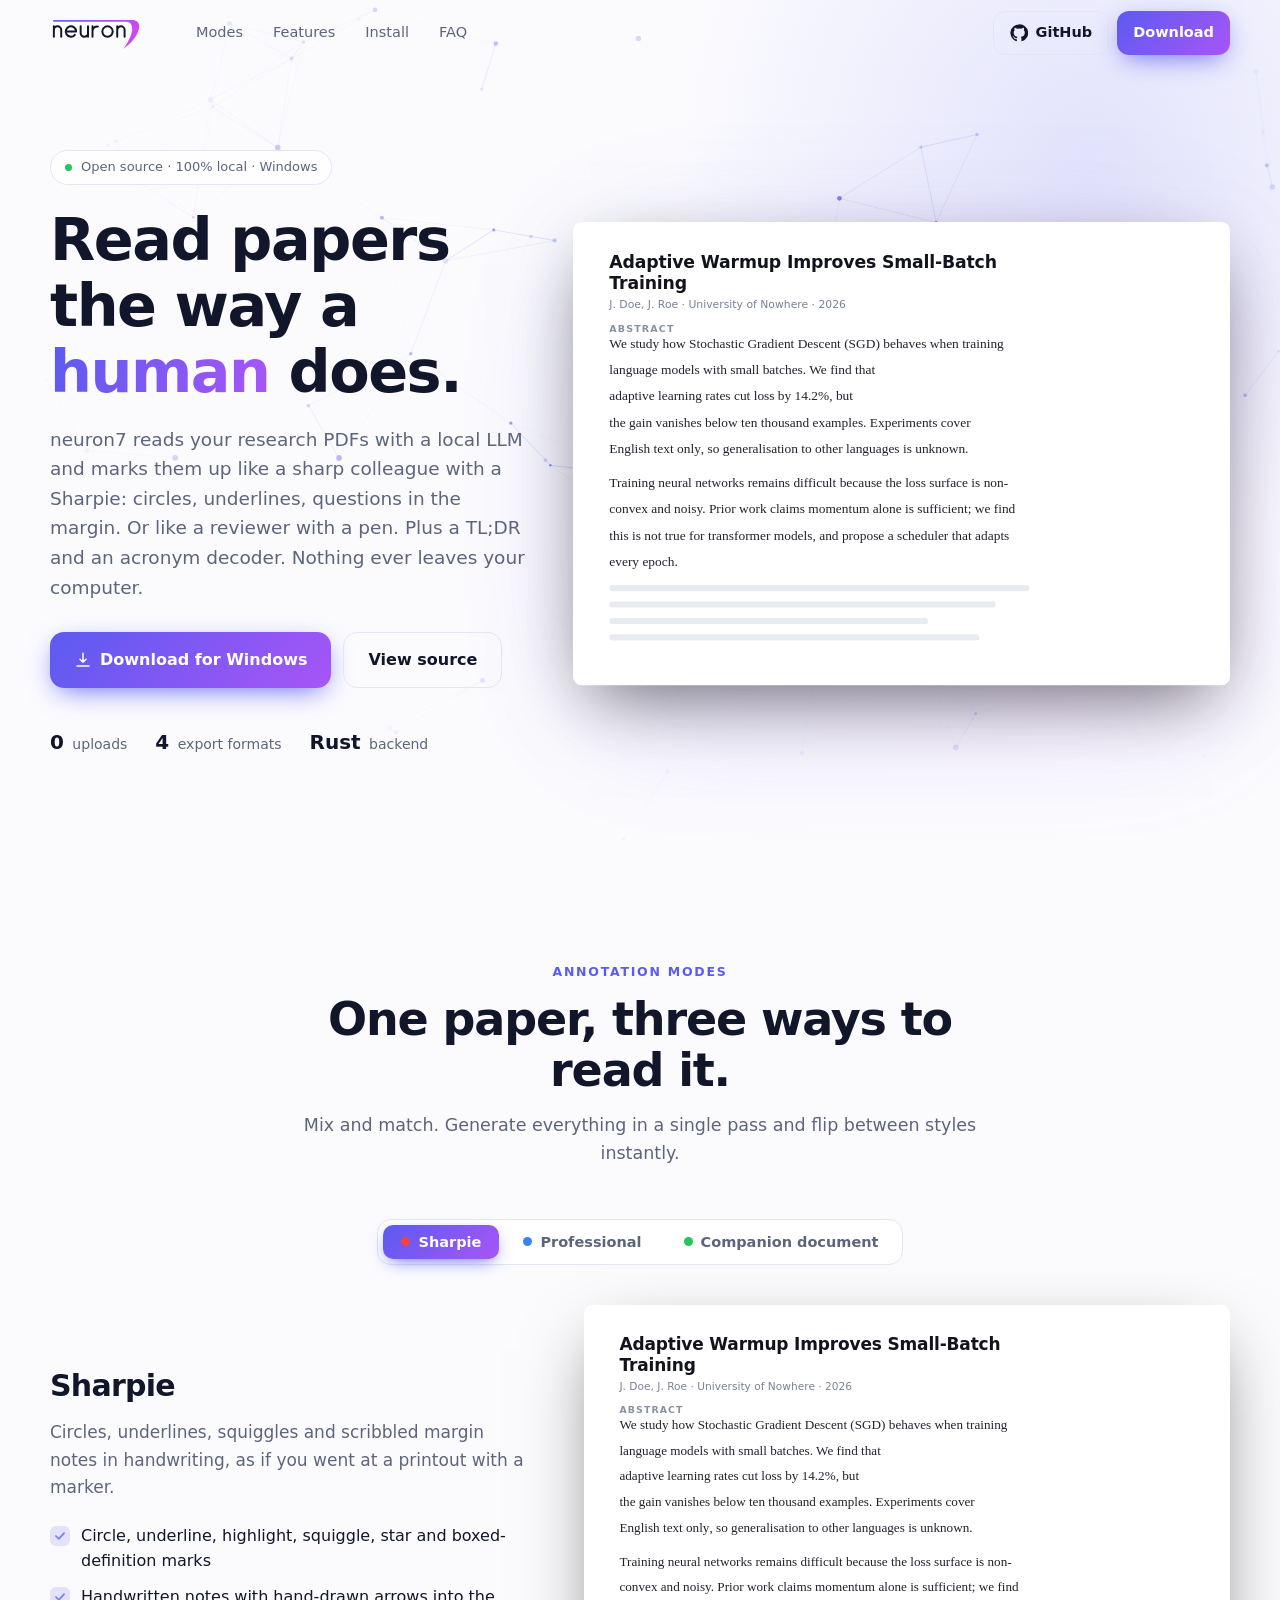
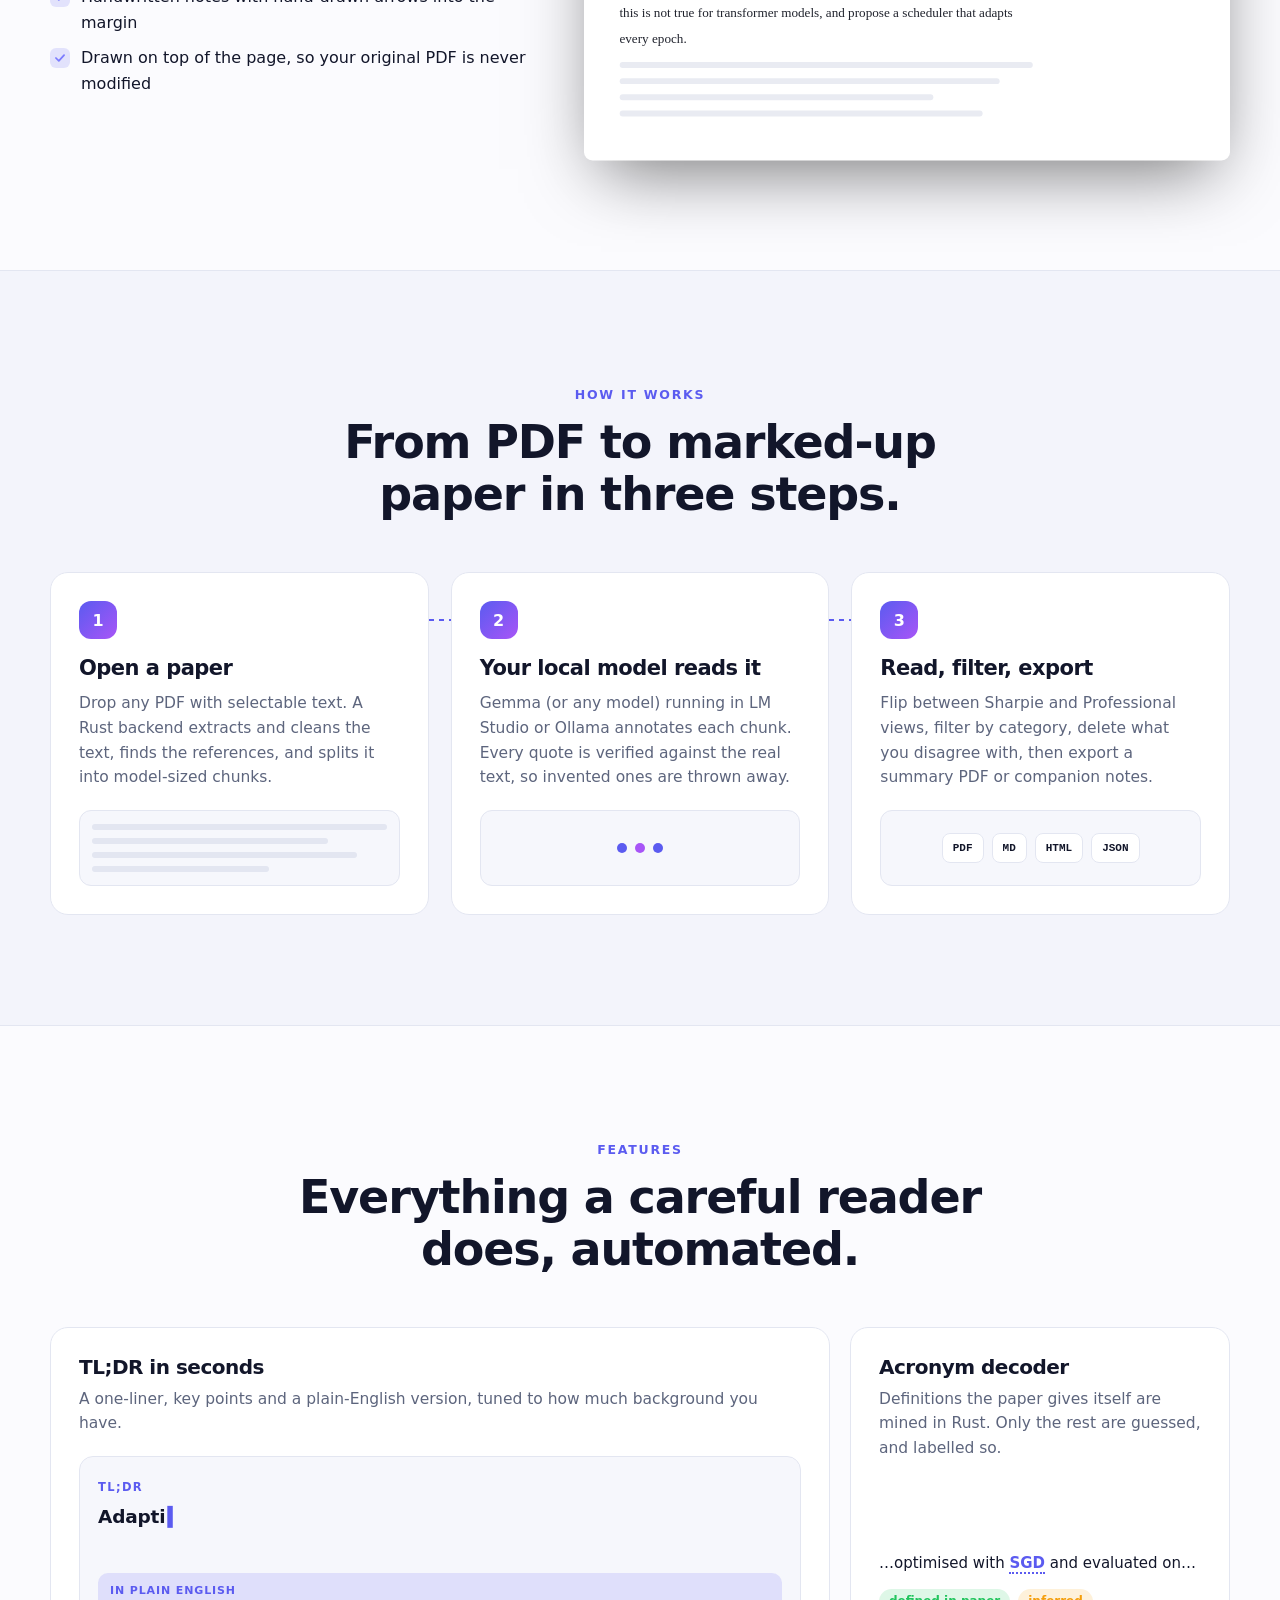
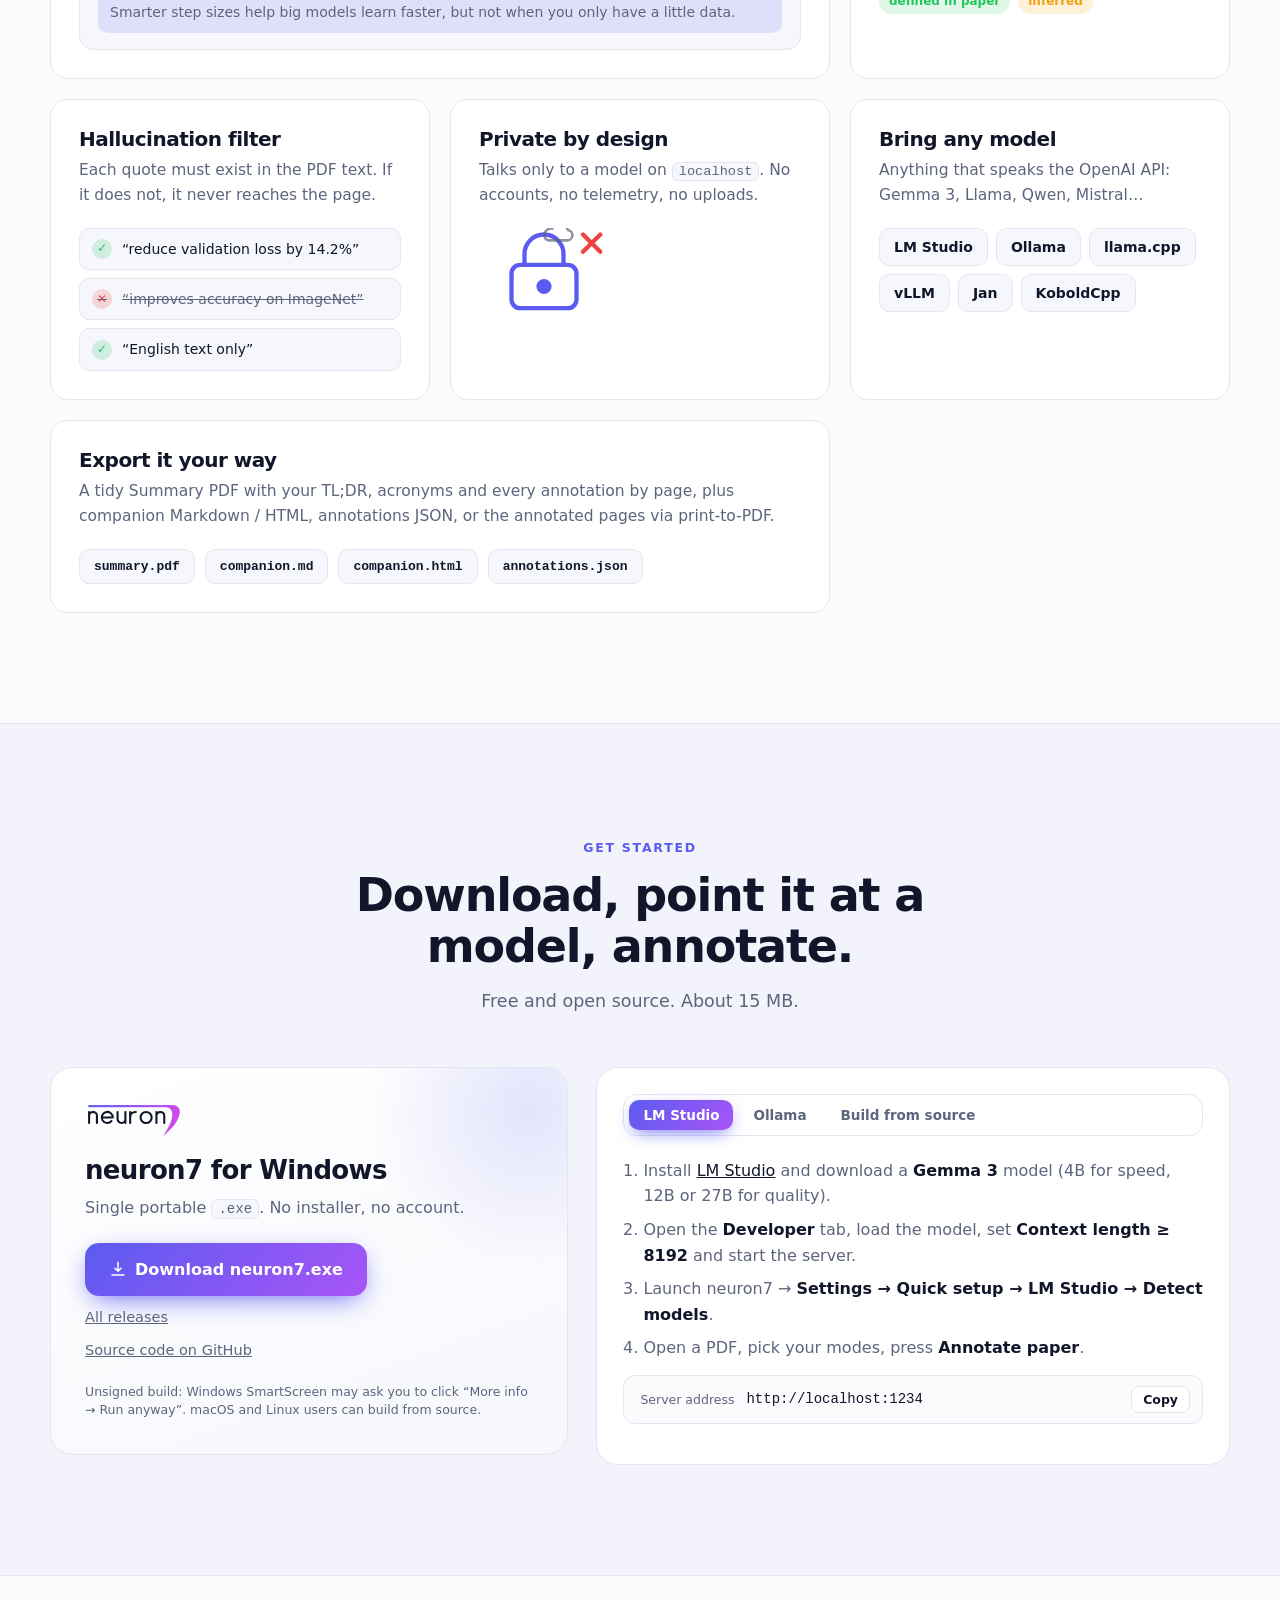
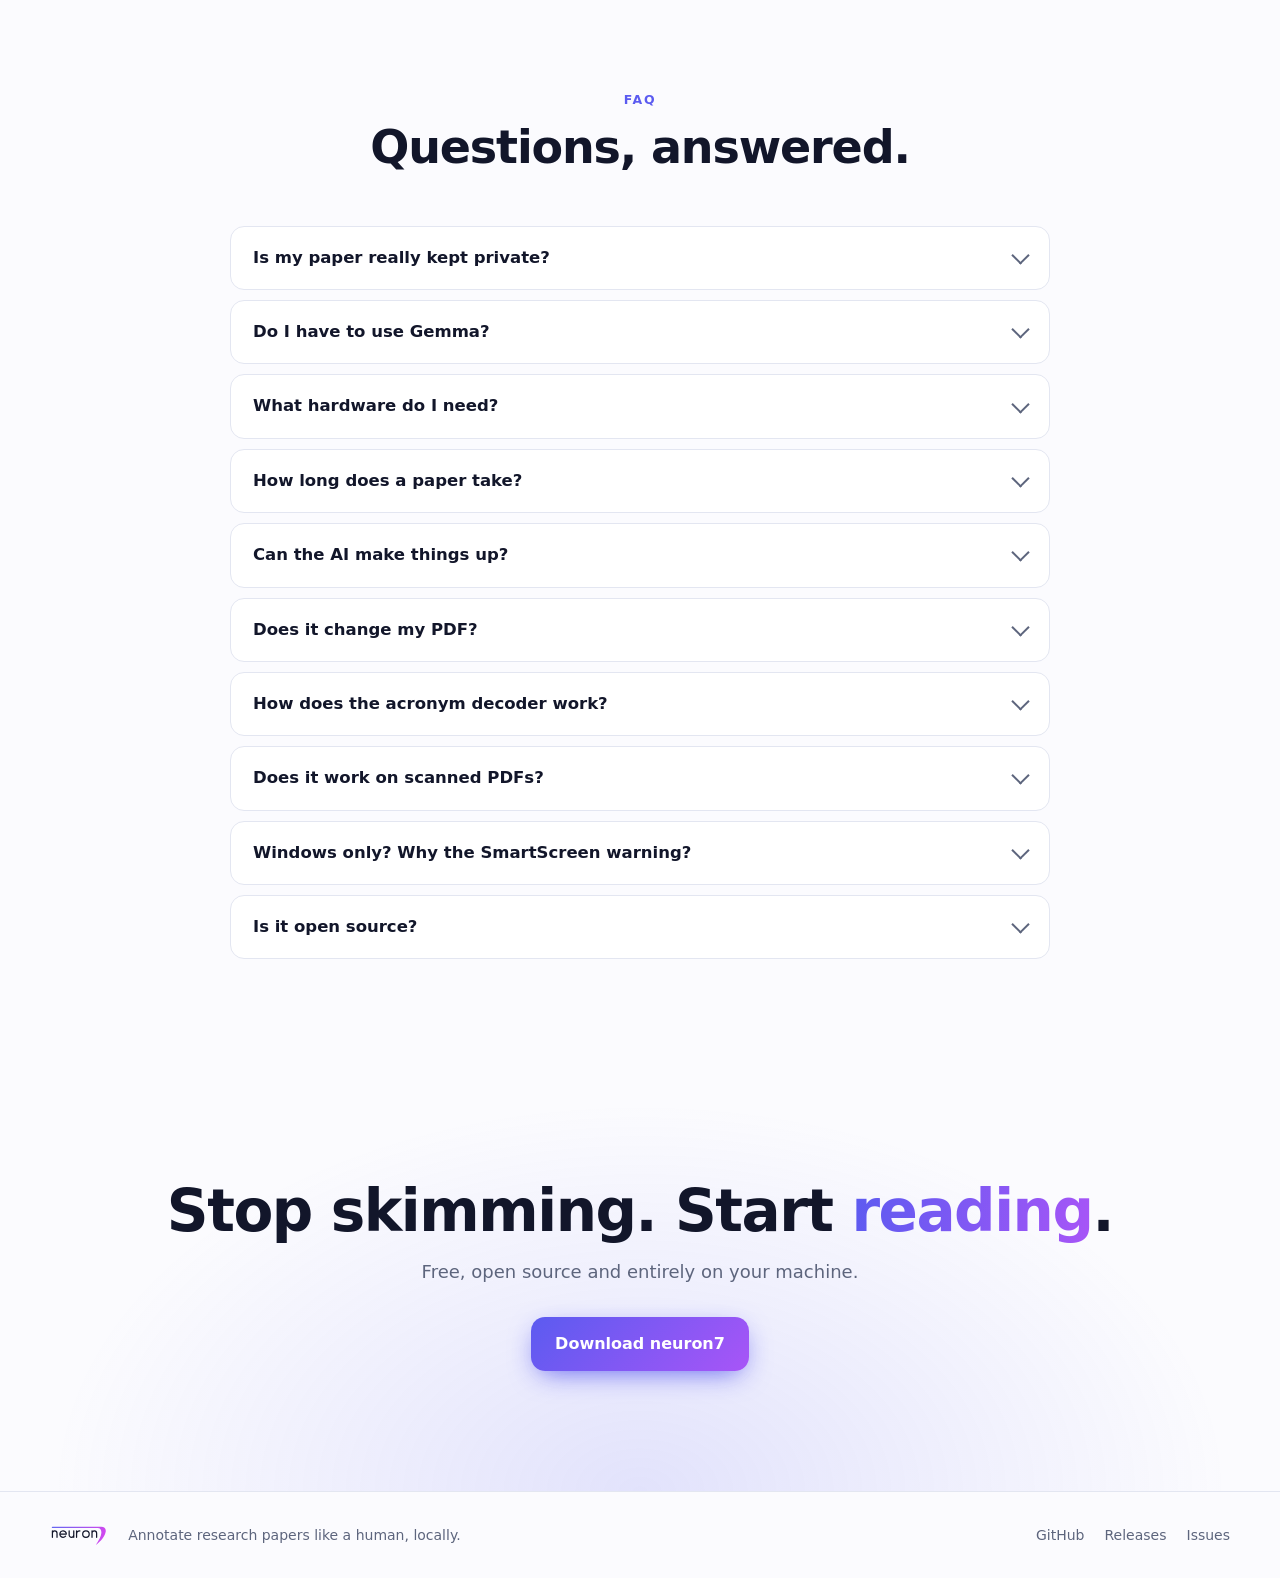
==== site/index.html @ fd07678e "Add landing website, new logo, and GitHub Pages workflow Co-Authored-By: Claude Sonnet 5.5 <noreply@" ====
<!doctype html>
<html lang="en">
<head>
  <meta charset="utf-8" />
  <meta name="viewport" content="width=device-width, initial-scale=1" />
  <title>neuron7 · Annotate research papers like a human, with a local LLM</title>
  <meta name="description" content="neuron7 is an open-source desktop app that reads research papers and marks them up like a human: Sharpie circles, professional review comments, a companion notes document, an acronym decoder and a TL;DR. Runs entirely on your computer with Gemma, LM Studio or Ollama." />
  <meta property="og:title" content="neuron7 · Read papers like a human would" />
  <meta property="og:description" content="Open-source, local-first paper annotation with Sharpie and professional modes, acronym decoding and TL;DRs." />
  <meta name="theme-color" content="#0b0d14" />
  <link rel="icon" href="favicon.svg" type="image/svg+xml" />
  <link rel="stylesheet" href="style.css" />
</head>
<body>

<!-- reusable logo (inherits text colour) -->
<svg width="0" height="0" style="position:absolute" aria-hidden="true">
  <defs>
    <linearGradient id="n7g" gradientUnits="userSpaceOnUse" x1="0" y1="0" x2="480" y2="160"><stop offset="0" stop-color="#6366f1"/><stop offset="1" stop-color="#d946ef"/></linearGradient>
    <symbol id="logo" viewBox="-8 -8 500 178">
      <g fill="none" stroke="currentColor" stroke-width="11" stroke-linecap="round" stroke-linejoin="round">
        <path d="M5.5 94V36M5.5 56.5A20.5 20.5 0 0 1 46.5 56.5V94"/><path d="M71.5 65H129.5M129.5 65A29 29 0 1 0 122.7 83.6"/>
        <path d="M154.5 36V73.5A20.5 20.5 0 0 0 195.5 73.5M195.5 36V94"/><path d="M220.5 94V36M220.5 64C220.5 45 233 36.5 250 36.5"/>
        <circle cx="304" cy="65" r="29"/><path d="M358 94V36M358 56.5A20.5 20.5 0 0 1 399 56.5V94"/>
      </g>
      <path fill="url(#n7g)" d="M5.5 0H440C466 0 484 14 480 42C474 84 440 126 392 162C420 122 438 86 441 56C443 34 434 11 408 11H5.5A5.5 5.5 0 0 1 5.5 0Z"/>
    </symbol>
  </defs>
</svg>

<header class="nav" id="nav">
  <div class="wrap nav-in">
    <a class="logo" href="#top" aria-label="neuron7 home"><svg viewBox="-8 -8 500 178"><use href="#logo"/></svg></a>
    <nav class="links">
      <a href="#modes">Modes</a><a href="#features">Features</a><a href="#install">Install</a><a href="#faq">FAQ</a>
    </nav>
    <div class="nav-cta">
      <a class="btn ghost" href="https://github.com/realaaravdas/neuron7" target="_blank" rel="noopener"><svg class="ico" viewBox="0 0 24 24"><path d="M12 .5a11.5 11.5 0 0 0-3.6 22.4c.6.1.8-.2.8-.6v-2c-3.2.7-3.9-1.5-3.9-1.5-.5-1.3-1.3-1.7-1.3-1.7-1-.7.1-.7.1-.7 1.2.1 1.8 1.2 1.8 1.2 1 1.8 2.8 1.3 3.5 1 .1-.8.4-1.3.8-1.6-2.6-.3-5.3-1.3-5.3-5.7 0-1.3.5-2.3 1.2-3.1-.1-.3-.5-1.5.1-3.1 0 0 1-.3 3.2 1.2a11 11 0 0 1 5.8 0c2.2-1.5 3.200-1.200 3.200-1.200.6 1.600.2 2.800.1 3.100.8.8 1.200 1.800 1.200 3.100 0 4.400-2.700 5.400-5.300 5.700.4.4.8 1.100.8 2.200v3.200c0 .4.2.7.8.6A11.500 11.500 0 0 0 12 .5z"/></svg>GitHub</a>
      <a class="btn primary" href="#install">Download</a>
    </div>
  </div>
</header>

<main id="top">
  <!-- HERO -->
  <section class="hero">
    <canvas id="net" aria-hidden="true"></canvas>
    <div class="wrap hero-in">
      <div class="hero-copy">
        <span class="eyebrow"><i></i> Open source · 100% local · Windows</span>
        <h1>Read papers the way a <em>human</em> does.</h1>
        <p class="lead">neuron7 reads your research PDFs with a local LLM and marks them up like a sharp colleague with a Sharpie: circles, underlines, questions in the margin. Or like a reviewer with a pen. Plus a TL;DR and an acronym decoder. Nothing ever leaves your computer.</p>
        <div class="cta">
          <a class="btn primary lg" href="#install"><svg class="ico" viewBox="0 0 24 24"><path d="M12 3v12m0 0 4-4m-4 4-4-4M4 20h16"/></svg>Download for Windows</a>
          <a class="btn ghost lg" href="https://github.com/realaaravdas/neuron7" target="_blank" rel="noopener">View source</a>
        </div>
        <ul class="trust"><li><b data-count="0">0</b> uploads</li><li><b data-count="4">4</b> export formats</li><li><b>Rust</b> backend</li></ul>
      </div>
      <div class="hero-demo"><div class="stage" id="heroStage"></div><div class="glow"></div></div>
    </div>
  </section>

  <!-- MODES -->
  <section class="sec" id="modes">
    <div class="wrap">
      <header class="sec-h"><span class="kicker">Annotation modes</span><h2>One paper, three ways to read it.</h2><p>Mix and match. Generate everything in a single pass and flip between styles instantly.</p></header>
      <div class="tabs" role="tablist" id="modeTabs">
        <button role="tab" class="on" data-m="sharpie"><span class="dot r"></span>Sharpie</button>
        <button role="tab" data-m="pro"><span class="dot b"></span>Professional</button>
        <button role="tab" data-m="doc"><span class="dot g"></span>Companion document</button>
      </div>
      <div class="mode-grid">
        <div class="mode-copy" id="modeCopy"></div>
        <div class="mode-view"><div class="stage" id="modeStage"></div></div>
      </div>
    </div>
  </section>

  <!-- HOW -->
  <section class="sec alt" id="how">
    <div class="wrap">
      <header class="sec-h"><span class="kicker">How it works</span><h2>From PDF to marked-up paper in three steps.</h2></header>
      <ol class="steps">
        <li class="reveal"><span class="num">1</span><h3>Open a paper</h3><p>Drop any PDF with selectable text. A Rust backend extracts and cleans the text, finds the references, and splits it into model-sized chunks.</p>
          <div class="mini pdfmini"><i></i><i></i><i></i><i></i><i class="s"></i></div></li>
        <li class="reveal"><span class="num">2</span><h3>Your local model reads it</h3><p>Gemma (or any model) running in LM Studio or Ollama annotates each chunk. Every quote is verified against the real text, so invented ones are thrown away.</p>
          <div class="mini chat"><span></span><span></span><span></span></div></li>
        <li class="reveal"><span class="num">3</span><h3>Read, filter, export</h3><p>Flip between Sharpie and Professional views, filter by category, delete what you disagree with, then export a summary PDF or companion notes.</p>
          <div class="mini exp"><b>PDF</b><b>MD</b><b>HTML</b><b>JSON</b></div></li>
      </ol>
    </div>
  </section>

  <!-- FEATURES -->
  <section class="sec" id="features">
    <div class="wrap">
      <header class="sec-h"><span class="kicker">Features</span><h2>Everything a careful reader does, automated.</h2></header>
      <div class="bento">
        <article class="card c-wide reveal"><h3>TL;DR in seconds</h3><p>A one-liner, key points and a plain-English version, tuned to how much background you have.</p>
          <div class="tldr"><b>TL;DR</b><p id="typed" aria-live="polite"></p><div class="eli"><span>In plain English</span>Smarter step sizes help big models learn faster, but not when you only have a little data.</div></div></article>
        <article class="card reveal"><h3>Acronym decoder</h3><p>Definitions the paper gives itself are mined in Rust. Only the rest are guessed, and labelled so.</p>
          <div class="acr-demo"><p>…optimised with <span class="acr">SGD<i>Stochastic Gradient Descent<small>defined in paper · p. 1</small></i></span> and evaluated on…</p>
          <div class="chips"><span class="tag tg-paper">defined in paper</span><span class="tag tg-inf">inferred</span></div></div></article>
        <article class="card reveal"><h3>Hallucination filter</h3><p>Each quote must exist in the PDF text. If it does not, it never reaches the page.</p>
          <ul class="verify"><li class="ok"><span>✓</span>“reduce validation loss by 14.2%”</li><li class="no"><span>✕</span>“improves accuracy on ImageNet”</li><li class="ok"><span>✓</span>“English text only”</li></ul></article>
        <article class="card reveal"><h3>Private by design</h3><p>Talks only to a model on <code>localhost</code>. No accounts, no telemetry, no uploads.</p>
          <svg class="lock" viewBox="0 0 120 80"><rect x="30" y="34" width="60" height="40" rx="8"/><path d="M42 34V24a18 18 0 0 1 36 0v10"/><circle cx="60" cy="54" r="5"/><path class="cloud" d="M14 20a10 10 0 0 1 12-9 13 13 0 0 1 24 2 8 8 0 0 1-2 16H20a8 8 0 0 1-6-9z" transform="translate(52 -6) scale(.6)"/><path class="x" d="M96 6 112 22M112 6 96 22"/></svg></article>
        <article class="card reveal"><h3>Bring any model</h3><p>Anything that speaks the OpenAI API: Gemma 3, Llama, Qwen, Mistral…</p>
          <div class="chips big"><span>LM Studio</span><span>Ollama</span><span>llama.cpp</span><span>vLLM</span><span>Jan</span><span>KoboldCpp</span></div></article>
        <article class="card c-wide reveal"><h3>Export it your way</h3><p>A tidy Summary PDF with your TL;DR, acronyms and every annotation by page, plus companion Markdown / HTML, annotations JSON, or the annotated pages via print-to-PDF.</p>
          <div class="files"><span>summary.pdf</span><span>companion.md</span><span>companion.html</span><span>annotations.json</span></div></article>
      </div>
    </div>
  </section>

  <!-- INSTALL -->
  <section class="sec alt" id="install">
    <div class="wrap">
      <header class="sec-h"><span class="kicker">Get started</span><h2>Download, point it at a model, annotate.</h2><p>Free and open source. About 15 MB.</p></header>
      <div class="install">
        <div class="dl-card">
          <svg viewBox="-8 -8 500 178" class="dl-logo"><use href="#logo"/></svg>
          <h3>neuron7 for Windows</h3>
          <p>Single portable <code>.exe</code>. No installer, no account.</p>
          <a class="btn primary lg" href="https://github.com/realaaravdas/neuron7/releases/latest/download/neuron7-windows-x64.exe"><svg class="ico" viewBox="0 0 24 24"><path d="M12 3v12m0 0 4-4m-4 4-4-4M4 20h16"/></svg>Download neuron7.exe</a>
          <a class="muted-link" href="https://github.com/realaaravdas/neuron7/releases" target="_blank" rel="noopener">All releases</a>
          <a class="muted-link" href="https://github.com/realaaravdas/neuron7" target="_blank" rel="noopener">Source code on GitHub</a>
          <small>Unsigned build: Windows SmartScreen may ask you to click “More info → Run anyway”. macOS and Linux users can build from source.</small>
        </div>
        <div class="steps-box">
          <div class="tabs sm" role="tablist" id="instTabs">
            <button class="on" data-i="lm">LM Studio</button><button data-i="ol">Ollama</button><button data-i="src">Build from source</button>
          </div>
          <div class="inst-pane on" data-i="lm">
            <ol class="ol">
              <li>Install <a href="https://lmstudio.ai" target="_blank" rel="noopener">LM Studio</a> and download a <b>Gemma 3</b> model (4B for speed, 12B or 27B for quality).</li>
              <li>Open the <b>Developer</b> tab, load the model, set <b>Context length ≥ 8192</b> and start the server.</li>
              <li>Launch neuron7 → <b>Settings → Quick setup → LM Studio → Detect models</b>.</li>
              <li>Open a PDF, pick your modes, press <b>Annotate paper</b>.</li>
            </ol>
            <div class="code"><span>Server address</span><code>http://localhost:1234</code><button class="copy" data-copy="http://localhost:1234">Copy</button></div>
          </div>
          <div class="inst-pane" data-i="ol">
            <ol class="ol">
              <li>Install <a href="https://ollama.com" target="_blank" rel="noopener">Ollama</a> and keep it running.</li>
              <li>Pull a model:</li>
            </ol>
            <div class="code"><code>ollama pull gemma3</code><button class="copy" data-copy="ollama pull gemma3">Copy</button></div>
            <ol class="ol" start="3"><li>In neuron7 choose <b>Quick setup → Ollama</b> and press <b>Detect models</b>.</li></ol>
            <div class="code"><span>Server address</span><code>http://localhost:11434</code><button class="copy" data-copy="http://localhost:11434">Copy</button></div>
          </div>
          <div class="inst-pane" data-i="src">
            <p class="note">Requires <a href="https://rustup.rs" target="_blank" rel="noopener">Rust</a> (stable). On Windows you also need the MSVC build tools; WebView2 ships with Windows 11.</p>
            <div class="code multi"><code>git clone https://github.com/realaaravdas/neuron7.git
cd neuron7/src-tauri
cargo run --release</code><button class="copy" data-copy="git clone https://github.com/realaaravdas/neuron7.git&#10;cd neuron7/src-tauri&#10;cargo run --release">Copy</button></div>
            <p class="note">Run <code>cargo test</code> to execute the backend test-suite (PDF extraction, quote matching, acronyms, and the whole pipeline against a fake LLM server).</p>
          </div>
        </div>
      </div>
    </div>
  </section>

  <!-- FAQ -->
  <section class="sec" id="faq">
    <div class="wrap narrow">
      <header class="sec-h"><span class="kicker">FAQ</span><h2>Questions, answered.</h2></header>
      <div class="faq" id="faqList">
        <details><summary>Is my paper really kept private?</summary><div><p>Yes. neuron7 only talks to the model server you configure, which normally runs on <code>localhost</code>. There are no accounts, no analytics and no cloud calls. If you point it at a remote server, that is your choice, and the text will go there.</p></div></details>
        <details><summary>Do I have to use Gemma?</summary><div><p>No. Gemma 3 works well and is the suggested default, but any chat model behind an OpenAI-compatible endpoint works: LM Studio, Ollama, llama.cpp’s <code>llama-server</code>, Jan, KoboldCpp or vLLM. Bigger models give sharper annotations.</p></div></details>
        <details><summary>What hardware do I need?</summary><div><p>It depends on the model you choose. Small models (around 4B parameters, quantised) run on most modern laptops. 12B and 27B models give noticeably better judgement but want a good GPU or plenty of RAM. neuron7 itself is light.</p></div></details>
        <details><summary>How long does a paper take?</summary><div><p>That is down to your model and hardware. The paper is processed in chunks with a live progress bar, and you can cancel at any time. A failed chunk only costs you that chunk.</p></div></details>
        <details><summary>Can the AI make things up?</summary><div><p>Every annotation’s quote is checked against the PDF’s own text in Rust, and anything that cannot be found is discarded. The <em>judgement</em> (“this looks weak”) is still the model’s opinion, so treat it like a well-read colleague’s margin notes, not ground truth. You can delete any annotation you disagree with.</p></div></details>
        <details><summary>Does it change my PDF?</summary><div><p>No. Annotations are drawn on top of the page in the app. Your original file is never modified. You can export a separate Summary PDF, or print the annotated pages to a new PDF.</p></div></details>
        <details><summary>How does the acronym decoder work?</summary><div><p>Definitions written in the paper, like “Stochastic Gradient Descent (SGD)”, are found with pattern matching and are marked <em>defined in paper</em>. Only abbreviations that are never defined are sent to the model, and they are labelled <em>inferred</em>. When the model is not sure, it says so instead of guessing.</p></div></details>
        <details><summary>Does it work on scanned PDFs?</summary><div><p>Not directly: neuron7 needs selectable text. Run OCR on a scan first (for example with OCRmyPDF or Adobe Acrobat), then open the result.</p></div></details>
        <details><summary>Windows only? Why the SmartScreen warning?</summary><div><p>The current release is a Windows build. The app is built with Tauri, so it can be compiled for macOS and Linux from source. The executable is not code-signed yet, so Windows may show a SmartScreen prompt the first time you run it.</p></div></details>
        <details><summary>Is it open source?</summary><div><p>Yes, the full source is public on <a href="https://github.com/realaaravdas/neuron7" target="_blank" rel="noopener">GitHub</a>. Issues and pull requests are welcome.</p></div></details>
      </div>
    </div>
  </section>

  <!-- CTA -->
  <section class="final">
    <div class="wrap">
      <h2>Stop skimming. Start <em>reading</em>.</h2>
      <p>Free, open source and entirely on your machine.</p>
      <a class="btn primary lg" href="https://github.com/realaaravdas/neuron7/releases/latest/download/neuron7-windows-x64.exe">Download neuron7</a>
    </div>
  </section>
</main>

<footer class="foot">
  <div class="wrap foot-in">
    <svg viewBox="-8 -8 500 178" class="flogo"><use href="#logo"/></svg>
    <span>Annotate research papers like a human, locally.</span>
    <nav><a href="https://github.com/realaaravdas/neuron7" target="_blank" rel="noopener">GitHub</a><a href="https://github.com/realaaravdas/neuron7/releases" target="_blank" rel="noopener">Releases</a><a href="https://github.com/realaaravdas/neuron7/issues" target="_blank" rel="noopener">Issues</a></nav>
  </div>
</footer>

<script src="main.js"></script>
</body>
</html>
---- site/style.css ----
@font-face { font-family: "Caveat"; src: url("fonts/caveat.woff2") format("woff2"); font-weight: 400 700; font-display: swap; }
@font-face { font-family: "Permanent Marker"; src: url("fonts/marker.woff2") format("woff2"); font-display: swap; }

:root {
  --bg: #070910; --bg2: #0c0f19; --surface: #11151f; --surface2: #171c29; --line: #232a3b; --text: #eef0f7; --muted: #98a0b5;
  --accent: #7c7cff; --accent2: #c084fc; --accent-ink: #0b0d14; --glow: rgba(124,124,255,.22);
  --font: "Segoe UI Variable Display", "Segoe UI", Inter, system-ui, -apple-system, "Helvetica Neue", sans-serif;
  --mono: ui-monospace, "Cascadia Code", Consolas, Menlo, monospace;
  --hand: "Caveat", "Ink Free", "Segoe Print", cursive; --marker: "Permanent Marker", "Ink Free", cursive;
  --r: 18px; color-scheme: dark;
}
@media (prefers-color-scheme: light) {
  :root { --bg: #fbfbfe; --bg2: #f3f4fb; --surface: #ffffff; --surface2: #f6f7fc; --line: #e3e6f1; --text: #12162a; --muted: #5d657d;
    --accent: #5b5bf0; --accent2: #a855f7; --accent-ink: #fff; --glow: rgba(99,102,241,.16); color-scheme: light; }
}
* { box-sizing: border-box; }
html { scroll-behavior: smooth; scroll-padding-top: 80px; }
body { margin: 0; font: 16px/1.6 var(--font); color: var(--text); background: var(--bg); -webkit-font-smoothing: antialiased; overflow-x: hidden; }
a { color: inherit; } code { font-family: var(--mono); font-size: .88em; background: var(--surface2); border: 1px solid var(--line); border-radius: 6px; padding: 1px 6px; }
h1, h2, h3 { line-height: 1.12; letter-spacing: -.025em; margin: 0; }
.wrap { width: min(1180px, 100% - 40px); margin-inline: auto; } .narrow { width: min(820px, 100% - 40px); }
em { font-style: normal; background: linear-gradient(100deg, var(--accent), var(--accent2)); -webkit-background-clip: text; background-clip: text; color: transparent; }

/* buttons */
.btn { display: inline-flex; align-items: center; gap: 8px; border-radius: 12px; padding: 9px 16px; font-weight: 600; font-size: 14.5px; text-decoration: none; border: 1px solid var(--line); background: var(--surface); color: var(--text); transition: transform .18s, box-shadow .18s, background .18s; cursor: pointer; }
.btn:hover { transform: translateY(-2px); }
.btn.primary { background: linear-gradient(135deg, var(--accent), var(--accent2)); color: #fff; border: 0; box-shadow: 0 8px 28px -8px var(--accent); }
.btn.primary:hover { box-shadow: 0 14px 34px -8px var(--accent); }
.btn.ghost { background: transparent; } .btn.ghost:hover { background: var(--surface); }
.btn.lg { padding: 14px 24px; font-size: 16px; border-radius: 14px; }
.ico { width: 18px; height: 18px; fill: none; stroke: currentColor; stroke-width: 2; stroke-linecap: round; stroke-linejoin: round; }
.btn .ico[viewBox] path[d^="M12 .5"] { fill: currentColor; stroke: none; }

/* nav */
.nav { position: fixed; inset: 0 0 auto; z-index: 50; transition: background .25s, border-color .25s, backdrop-filter .25s; border-bottom: 1px solid transparent; }
.nav.stuck { background: color-mix(in srgb, var(--bg) 78%, transparent); backdrop-filter: blur(16px) saturate(1.4); border-color: var(--line); }
.nav-in { display: flex; align-items: center; gap: 28px; height: 66px; }
.logo { display: block; height: 32px; } .logo svg { height: 100%; width: auto; color: var(--text); display: block; }
.links { display: flex; gap: 6px; margin-left: 16px; flex: 1; }
.links a { text-decoration: none; color: var(--muted); padding: 6px 12px; border-radius: 9px; font-weight: 500; font-size: 14.5px; transition: .15s; }
.links a:hover { color: var(--text); background: var(--surface); }
.nav-cta { display: flex; gap: 8px; }

/* hero */
.hero { position: relative; padding: 150px 0 90px; overflow: hidden; }
#net { position: absolute; inset: 0; width: 100%; height: 100%; opacity: .85; mask-image: radial-gradient(ellipse at 60% 40%, #000 20%, transparent 75%); -webkit-mask-image: radial-gradient(ellipse at 60% 40%, #000 20%, transparent 75%); }
.hero::before { content: ""; position: absolute; width: 900px; height: 900px; right: -260px; top: -300px; background: radial-gradient(circle, var(--glow), transparent 65%); pointer-events: none; }
.hero-in { position: relative; display: grid; grid-template-columns: minmax(0, .92fr) minmax(0, 1.25fr); gap: 40px; align-items: center; }
.eyebrow { display: inline-flex; align-items: center; gap: 9px; padding: 6px 14px; border: 1px solid var(--line); border-radius: 99px; background: color-mix(in srgb, var(--surface) 80%, transparent); font-size: 13px; color: var(--muted); font-weight: 500; }
.eyebrow i { width: 7px; height: 7px; border-radius: 50%; background: #22c55e; box-shadow: 0 0 0 0 rgba(34,197,94,.6); animation: ping 2s infinite; }
@keyframes ping { 70% { box-shadow: 0 0 0 9px rgba(34,197,94,0); } 100% { box-shadow: 0 0 0 0 rgba(34,197,94,0); } }
h1 { font-size: clamp(38px, 4.6vw, 60px); margin: 22px 0 20px; font-weight: 750; }
.lead { font-size: 18.5px; color: var(--muted); max-width: 560px; margin: 0 0 30px; }
.cta { display: flex; gap: 12px; flex-wrap: wrap; }
.trust { display: flex; gap: 28px; list-style: none; padding: 0; margin: 38px 0 0; color: var(--muted); font-size: 14px; }
.trust b { color: var(--text); font-size: 20px; margin-right: 4px; font-variant-numeric: tabular-nums; }
.hero-demo { position: relative; min-width: 0; }
.glow { position: absolute; inset: 8% 4% -4%; background: linear-gradient(135deg, var(--accent), var(--accent2)); filter: blur(70px); opacity: .22; z-index: -1; border-radius: 40px; }
.hero-copy > * { animation: rise .8s both; } .hero-copy > *:nth-child(2) { animation-delay: .08s } .hero-copy > *:nth-child(3) { animation-delay: .16s } .hero-copy > *:nth-child(4) { animation-delay: .24s } .hero-copy > *:nth-child(5) { animation-delay: .32s }
@keyframes rise { from { opacity: 0; transform: translateY(18px); } }

/* sections */
.sec { padding: 110px 0; } .sec.alt { background: var(--bg2); border-block: 1px solid var(--line); }
.sec-h { text-align: center; max-width: 720px; margin: 0 auto 52px; }
.kicker { display: inline-block; font-size: 12.5px; font-weight: 700; letter-spacing: .14em; text-transform: uppercase; color: var(--accent); margin-bottom: 12px; }
.sec-h h2 { font-size: clamp(30px, 4vw, 46px); font-weight: 720; } .sec-h p { color: var(--muted); font-size: 17.5px; margin: 14px 0 0; }
.reveal { opacity: 0; transform: translateY(26px); transition: opacity .7s, transform .7s cubic-bezier(.2,.7,.2,1); } .reveal.in { opacity: 1; transform: none; }

/* paper stage (shared by hero & mode showcase) */
.stage { position: relative; transform-origin: top left; width: 760px; }
.stage-box { position: relative; }
.paper { position: relative; isolation: isolate; width: 760px; background: #fff; color: #20232d; border-radius: 10px; padding: 34px 232px 40px 42px; box-shadow: 0 30px 80px -20px rgba(0,0,0,.55), 0 0 0 1px rgba(255,255,255,.04); font: 15.5px/1.95 Georgia, "Times New Roman", serif; }
.paper .pt { font: 700 20px/1.25 var(--font); letter-spacing: -.01em; margin: 0 0 4px; color: #11141d; } .paper .au { font: 12.5px var(--font); color: #7a8196; margin: 0 0 14px; }
.paper .ab { font: 700 11px var(--font); letter-spacing: .12em; text-transform: uppercase; color: #8a90a4; margin: 6px 0 -4px; }
.paper p { margin: 0 0 10px; } .paper .bars { margin-top: 8px; } .paper .bars i { display: block; height: 7px; border-radius: 4px; background: #e9ebf2; margin: 12px 0; }
.mk { position: relative; display: inline; white-space: nowrap; }
.mk svg.d { position: absolute; left: -6px; top: -8px; width: calc(100% + 12px); height: calc(100% + 16px); overflow: visible; pointer-events: none; }
.mk svg.d path { fill: none; stroke-width: 2.8; stroke-linecap: round; stroke-linejoin: round; stroke-dasharray: 1; stroke-dashoffset: 1; transition: stroke-dashoffset .8s cubic-bezier(.5,0,.2,1); }
.ink-red svg.d path { stroke: #d11d2b; } .ink-blue svg.d path { stroke: #1d3fbf; } .mk.on svg.d path { stroke-dashoffset: 0; }
.mk .hl { position: absolute; left: -4px; right: -4px; top: 5px; bottom: 3px; background: rgba(255,226,52,.62); border-radius: 3px 8px 4px 9px; transform: scaleX(0); transform-origin: left; transition: transform .7s cubic-bezier(.5,0,.2,1); z-index: -1; mix-blend-mode: multiply; } .mk.on .hl { transform: scaleX(1); }
.mk .st { position: absolute; left: -22px; top: -3px; font-size: 18px; color: #f59e0b; opacity: 0; transform: scale(.2) rotate(-60deg); transition: .45s .45s cubic-bezier(.3,1.6,.5,1); text-shadow: 0 0 1px #b45309; } .mk.on .st { opacity: 1; transform: none; }
.paper svg.arrows { position: absolute; inset: 0; width: 100%; height: 100%; pointer-events: none; overflow: visible; }
.paper svg.arrows path { fill: none; stroke-width: 2; stroke-linecap: round; stroke-dasharray: 1; stroke-dashoffset: 1; transition: stroke-dashoffset .7s ease .15s; } .paper svg.arrows path.on { stroke-dashoffset: 0; }
.note { position: absolute; right: 26px; width: 188px; font: 600 25px/1.02 var(--hand); clip-path: inset(-6px 100% -6px 0); transition: clip-path .85s steps(26); text-shadow: 0 0 .5px currentColor; } .note.on { clip-path: inset(-6px -6px -6px 0); }
.note b { display: block; font: 400 17px/1.2 var(--marker); letter-spacing: .02em; margin-bottom: 2px; }
.note.ink-red { color: #d11d2b; } .note.ink-blue { color: #1d3fbf; }
/* professional */
.pm { position: relative; display: inline; white-space: nowrap; border-radius: 3px; box-shadow: inset 0 -2px 0 var(--c); background: color-mix(in srgb, var(--c) 22%, transparent); padding: 0 1px; opacity: .25; transition: opacity .5s; }
.pm.on { opacity: 1; } .pm .bd { position: absolute; right: -10px; top: -12px; width: 18px; height: 18px; border-radius: 50%; background: var(--c); color: #fff; font: 700 11px/18px var(--font); text-align: center; transform: scale(0); transition: transform .4s .25s cubic-bezier(.3,1.6,.5,1); } .pm.on .bd { transform: scale(1); }
.card-p { position: absolute; right: 22px; width: 196px; background: #fff; border: 1px solid #e5e8f1; border-left: 3px solid var(--c); border-radius: 9px; padding: 7px 10px 8px; font: 12.3px/1.4 var(--font); color: #2a2f40; box-shadow: 0 6px 20px -6px rgba(20,24,50,.25); opacity: 0; transform: translateX(14px); transition: .5s; }
.card-p.on { opacity: 1; transform: none; } .card-p .h { display: flex; gap: 6px; align-items: center; font-size: 10.5px; font-weight: 700; letter-spacing: .06em; text-transform: uppercase; color: var(--c); margin-bottom: 3px; }
.card-p .h i { font-style: normal; width: 16px; height: 16px; border-radius: 50%; background: var(--c); color: #fff; display: grid; place-items: center; font-size: 10px; } .card-p .h u { text-decoration: none; margin-left: auto; color: #8a90a4; } .card-p .h u.major { color: #dc2626; }
/* companion doc */
.paper.docp { padding: 36px 44px 40px; font: 14.5px/1.65 var(--font); }
.docp h4 { font-size: 22px; margin: 0 0 12px; letter-spacing: -.02em; } .docp h5 { font-size: 13.5px; margin: 18px 0 5px; padding-bottom: 4px; border-bottom: 1px solid #e8ebf3; } .docp blockquote { margin: 0 0 6px; padding: 9px 14px; background: #ececff; border-left: 3px solid #5b5bf0; border-radius: 0 9px 9px 0; }
.docp ul { margin: 4px 0; padding-left: 18px; } .docp li { margin: 2px 0; } .docp .st { opacity: 0; transform: translateY(10px); transition: .5s; } .docp .st.on { opacity: 1; transform: none; }

/* modes */
.tabs { display: flex; justify-content: center; gap: 6px; margin: 0 auto 40px; padding: 5px; width: max-content; max-width: 100%; background: var(--surface); border: 1px solid var(--line); border-radius: 14px; flex-wrap: wrap; }
.tabs button { border: 0; background: transparent; color: var(--muted); font: 600 14.5px var(--font); padding: 9px 18px; border-radius: 10px; cursor: pointer; display: flex; align-items: center; gap: 8px; transition: .2s; }
.tabs button:hover { color: var(--text); } .tabs button.on { background: linear-gradient(135deg, var(--accent), var(--accent2)); color: #fff; box-shadow: 0 6px 18px -6px var(--accent); }
.tabs .dot { width: 9px; height: 9px; border-radius: 50%; } .dot.r { background: #ef4444; } .dot.b { background: #3b82f6; } .dot.g { background: #22c55e; }
.tabs.sm { margin: 0 0 22px; width: auto; justify-content: flex-start; } .tabs.sm button { padding: 7px 14px; font-size: 13.5px; }
.mode-grid { display: grid; grid-template-columns: minmax(0, .85fr) minmax(0, 1.15fr); gap: 56px; align-items: center; }
.mode-copy h3 { font-size: 30px; margin-bottom: 14px; } .mode-copy p { color: var(--muted); font-size: 17px; } .mode-copy ul { list-style: none; padding: 0; margin: 22px 0 0; display: grid; gap: 10px; }
.mode-copy li { display: flex; gap: 11px; align-items: flex-start; } .mode-copy li::before { content: ""; flex: none; width: 20px; height: 20px; margin-top: 3px; border-radius: 6px; background: var(--glow) url("data:image/svg+xml,%3Csvg xmlns='http://www.w3.org/2000/svg' viewBox='0 0 24 24' fill='none' stroke='%237c7cff' stroke-width='3' stroke-linecap='round' stroke-linejoin='round'%3E%3Cpath d='m5 12 5 5 9-10'/%3E%3C/svg%3E") center/14px no-repeat; }
.mode-copy > * { animation: rise .5s both; } .mode-copy > *:nth-child(2) { animation-delay: .06s } .mode-copy > *:nth-child(3) { animation-delay: .12s }
.mode-view { position: relative; }

/* steps */
.steps { list-style: none; counter-reset: s; padding: 0; margin: 0; display: grid; grid-template-columns: repeat(3, 1fr); gap: 22px; position: relative; }
.steps li { background: var(--surface); border: 1px solid var(--line); border-radius: var(--r); padding: 28px; position: relative; }
.steps .num { display: grid; place-items: center; width: 38px; height: 38px; border-radius: 12px; background: linear-gradient(135deg, var(--accent), var(--accent2)); color: #fff; font-weight: 800; margin-bottom: 18px; }
.steps h3 { font-size: 21px; margin-bottom: 10px; } .steps p { color: var(--muted); margin: 0 0 20px; font-size: 15.5px; }
.steps li:not(:last-child)::after { content: ""; position: absolute; top: 46px; left: calc(100% + 1px); width: 22px; height: 2px; background: repeating-linear-gradient(90deg, var(--accent) 0 5px, transparent 5px 10px); background-size: 20px 2px; animation: flow 1s linear infinite; }
@keyframes flow { to { background-position: 20px 0; } }
.mini { height: 76px; border-radius: 12px; background: var(--surface2); border: 1px solid var(--line); padding: 12px; display: flex; flex-direction: column; justify-content: center; gap: 8px; overflow: hidden; }
.pdfmini i { height: 6px; border-radius: 3px; background: var(--line); display: block; width: 100%; position: relative; overflow: hidden; } .pdfmini i:nth-child(2) { width: 80% } .pdfmini i:nth-child(3) { width: 90% } .pdfmini i:nth-child(4) { width: 60% }
.pdfmini i::after { content: ""; position: absolute; inset: 0; background: linear-gradient(90deg, transparent, var(--accent), transparent); transform: translateX(-100%); animation: scan 2.4s infinite; } .pdfmini i:nth-child(2)::after { animation-delay: .2s } .pdfmini i:nth-child(3)::after { animation-delay: .4s } .pdfmini i:nth-child(4)::after { animation-delay: .6s } .pdfmini i.s { display: none }
@keyframes scan { 60%, 100% { transform: translateX(100%); } }
.chat { flex-direction: row; align-items: center; justify-content: center; gap: 8px; } .chat span { width: 10px; height: 10px; border-radius: 50%; background: var(--accent); animation: bounce 1.2s infinite; } .chat span:nth-child(2) { animation-delay: .15s; background: var(--accent2) } .chat span:nth-child(3) { animation-delay: .3s }
@keyframes bounce { 40% { transform: translateY(-12px); } 80% { transform: none; } }
.exp { flex-direction: row; align-items: center; justify-content: center; gap: 8px; } .exp b { font: 700 11px var(--mono); padding: 8px 10px; border-radius: 8px; background: var(--surface); border: 1px solid var(--line); animation: floaty 3s ease-in-out infinite; } .exp b:nth-child(2) { animation-delay: .25s } .exp b:nth-child(3) { animation-delay: .5s } .exp b:nth-child(4) { animation-delay: .75s }
@keyframes floaty { 50% { transform: translateY(-6px); } }

/* bento */
.bento { display: grid; grid-template-columns: repeat(3, 1fr); gap: 20px; }
.card { background: var(--surface); border: 1px solid var(--line); border-radius: var(--r); padding: 28px; position: relative; overflow: hidden; transition: border-color .25s, transform .3s, box-shadow .3s; }
.card:hover { border-color: color-mix(in srgb, var(--accent) 55%, var(--line)); box-shadow: 0 18px 50px -24px var(--accent); }
.card h3 { font-size: 20px; margin-bottom: 8px; } .card > p { color: var(--muted); margin: 0 0 20px; font-size: 15.5px; } .c-wide { grid-column: span 2; }
.tldr { background: var(--surface2); border: 1px solid var(--line); border-radius: 14px; padding: 16px 18px; } .tldr b { font-size: 11.5px; letter-spacing: .12em; color: var(--accent); }
.tldr > p { margin: 6px 0 12px; font-size: 18.5px; font-weight: 640; letter-spacing: -.01em; color: var(--text); min-height: 56px; line-height: 1.35; } #typed::after { content: "▍"; color: var(--accent); animation: blink 1s steps(2) infinite; margin-left: 2px; }
@keyframes blink { 50% { opacity: 0; } }
.eli { font-size: 14px; color: var(--muted); background: var(--glow); border-radius: 10px; padding: 9px 12px; } .eli span { display: block; font-size: 11px; font-weight: 700; letter-spacing: .08em; text-transform: uppercase; margin-bottom: 2px; color: var(--accent); }
.acr-demo > p { margin: 0 0 14px; font-size: 15px; } .acr { position: relative; color: var(--accent); font-weight: 700; border-bottom: 2px dotted var(--accent); cursor: help; }
.acr i { font-style: normal; position: absolute; left: 50%; bottom: calc(100% + 10px); transform: translate(-50%, 6px) scale(.9); background: var(--text); color: var(--bg); padding: 8px 12px; border-radius: 10px; white-space: nowrap; font-size: 13.5px; font-weight: 600; opacity: 0; animation: tip 6s infinite; box-shadow: 0 10px 30px rgba(0,0,0,.35); }
.acr i small { display: block; font-weight: 500; opacity: .65; font-size: 11.5px; } .acr i::after { content: ""; position: absolute; top: 100%; left: 50%; margin-left: -6px; border: 6px solid transparent; border-top-color: var(--text); }
@keyframes tip { 0%, 12% { opacity: 0; transform: translate(-50%, 6px) scale(.9); } 20%, 70% { opacity: 1; transform: translate(-50%, 0) scale(1); } 80%, 100% { opacity: 0; transform: translate(-50%, 6px) scale(.9); } }
.acr-demo { padding-top: 70px; } .chips { display: flex; gap: 8px; flex-wrap: wrap; } .tag { font-size: 12px; padding: 3px 10px; border-radius: 99px; font-weight: 600; } .tag.tg-paper { background: rgba(34,197,94,.15); color: #22c55e; } .tag.tg-inf { background: rgba(245,158,11,.15); color: #f59e0b; }
.chips.big span { padding: 7px 14px; border: 1px solid var(--line); border-radius: 10px; background: var(--surface2); font-weight: 600; font-size: 14px; transition: .2s; } .chips.big span:hover { border-color: var(--accent); transform: translateY(-3px); }
.verify { list-style: none; padding: 0; margin: 0; display: grid; gap: 8px; } .verify li { display: flex; gap: 10px; align-items: center; padding: 9px 12px; background: var(--surface2); border: 1px solid var(--line); border-radius: 10px; font-size: 14px; opacity: 0; transform: translateX(-12px); }
.verify li span { width: 20px; height: 20px; border-radius: 50%; display: grid; place-items: center; font-size: 12px; font-weight: 800; flex: none; } .verify .ok span { background: rgba(34,197,94,.18); color: #22c55e; } .verify .no span { background: rgba(239,68,68,.18); color: #ef4444; } .verify .no { text-decoration: line-through; color: var(--muted); }
.card.in .verify li { animation: slidein .5s forwards; } .card.in .verify li:nth-child(2) { animation-delay: .5s; } .card.in .verify li:nth-child(3) { animation-delay: 1s; } @keyframes slidein { to { opacity: 1; transform: none; } }
.card.in .verify .no { animation: slidein .5s .5s forwards, shake .4s 1.1s; } @keyframes shake { 25% { transform: translateX(-6px) } 75% { transform: translateX(6px) } }
.lock { width: 130px; display: block; fill: none; stroke: var(--accent); stroke-width: 4; stroke-linecap: round; stroke-linejoin: round; margin-top: 4px; } .lock circle { fill: var(--accent); } .lock .cloud { stroke: var(--muted); opacity: .7; } .lock .x { stroke: #ef4444; animation: pulse 2s infinite; } .lock rect { animation: pulse 3s infinite; }
@keyframes pulse { 50% { opacity: .45; } }
.files { display: flex; gap: 10px; flex-wrap: wrap; } .files span { font: 600 13px var(--mono); padding: 9px 14px; border-radius: 10px; background: var(--surface2); border: 1px solid var(--line); animation: floaty 3.4s ease-in-out infinite; } .files span:nth-child(2) { animation-delay: .3s } .files span:nth-child(3) { animation-delay: .6s } .files span:nth-child(4) { animation-delay: .9s }

/* install */
.install { display: grid; grid-template-columns: .9fr 1.1fr; gap: 28px; align-items: start; }
.dl-card { background: linear-gradient(160deg, var(--surface), var(--surface2)); border: 1px solid var(--line); border-radius: 22px; padding: 34px; display: grid; gap: 10px; justify-items: start; position: relative; overflow: hidden; }
.dl-card::before { content: ""; position: absolute; width: 320px; height: 320px; right: -120px; top: -120px; background: radial-gradient(circle, var(--glow), transparent 70%); }
.dl-logo { height: 34px; width: auto; color: var(--text); margin-bottom: 10px; } .dl-card h3 { font-size: 26px; } .dl-card p { color: var(--muted); margin: 0 0 12px; }
.muted-link { color: var(--muted); font-size: 14.5px; } .muted-link:hover { color: var(--accent); } .dl-card small { color: var(--muted); margin-top: 10px; font-size: 12.5px; line-height: 1.5; }
.steps-box { background: var(--surface); border: 1px solid var(--line); border-radius: 22px; padding: 26px; }
.inst-pane { display: none; } .inst-pane.on { display: block; animation: rise .4s; } .ol { padding-left: 20px; margin: 0 0 14px; color: var(--muted); } .ol li { margin: 8px 0; } .ol b, .ol a { color: var(--text); }
.note { color: var(--muted); font-size: 14.5px; }
.code { display: flex; align-items: center; gap: 12px; background: var(--bg); border: 1px solid var(--line); border-radius: 12px; padding: 10px 12px 10px 16px; margin: 10px 0 14px; } .code span { color: var(--muted); font-size: 12.5px; white-space: nowrap; }
.code code { background: none; border: 0; padding: 0; flex: 1; font-size: 14px; color: var(--text); white-space: pre; overflow-x: auto; } .code.multi { align-items: flex-start; }
.copy { border: 1px solid var(--line); background: var(--surface); color: var(--text); border-radius: 8px; font: 600 12.5px var(--font); padding: 5px 11px; cursor: pointer; transition: .15s; } .copy:hover { border-color: var(--accent); } .copy.done { background: #22c55e; border-color: #22c55e; color: #fff; }

/* faq */
.faq { display: grid; gap: 10px; } .faq details { background: var(--surface); border: 1px solid var(--line); border-radius: 14px; transition: border-color .2s, background .2s; }
.faq details[open] { border-color: color-mix(in srgb, var(--accent) 50%, var(--line)); background: var(--surface2); }
.faq summary { list-style: none; cursor: pointer; padding: 18px 56px 18px 22px; font-weight: 620; font-size: 16.5px; position: relative; } .faq summary::-webkit-details-marker { display: none; }
.faq summary::after { content: ""; position: absolute; right: 22px; top: 50%; width: 11px; height: 11px; border-right: 2.4px solid var(--muted); border-bottom: 2.4px solid var(--muted); transform: translateY(-70%) rotate(45deg); transition: transform .3s; } .faq details[open] summary::after { transform: translateY(-30%) rotate(-135deg); border-color: var(--accent); }
.faq details > div { padding: 0 22px 20px; color: var(--muted); animation: rise .35s; } .faq details p { margin: 0; }

.final { text-align: center; padding: 110px 0 120px; position: relative; overflow: hidden; } .final::before { content: ""; position: absolute; inset: 0; background: radial-gradient(ellipse at 50% 100%, var(--glow), transparent 65%); }
.final .wrap { position: relative; } .final h2 { font-size: clamp(34px, 5vw, 58px); margin-bottom: 14px; } .final p { color: var(--muted); margin: 0 0 30px; font-size: 18px; }
.foot { border-top: 1px solid var(--line); padding: 32px 0; color: var(--muted); font-size: 14px; } .foot-in { display: flex; align-items: center; gap: 22px; flex-wrap: wrap; } .flogo { height: 20px; width: auto; color: var(--text); } .foot nav { margin-left: auto; display: flex; gap: 20px; } .foot a { text-decoration: none; } .foot a:hover { color: var(--text); }

@media (max-width: 980px) {
  .hero-in, .mode-grid, .install { grid-template-columns: 1fr; } .links { display: none; } .steps { grid-template-columns: 1fr; } .steps li:not(:last-child)::after { display: none; }
  .bento { grid-template-columns: 1fr; } .c-wide { grid-column: auto; } .hero { padding-top: 120px; } .nav-cta .ghost { display: none; } .nav-in { justify-content: space-between; }
}
@media (prefers-reduced-motion: reduce) { *, *::before, *::after { animation-duration: .001ms !important; animation-iteration-count: 1 !important; transition-duration: .001ms !important; } html { scroll-behavior: auto; } .reveal { opacity: 1; transform: none; } }
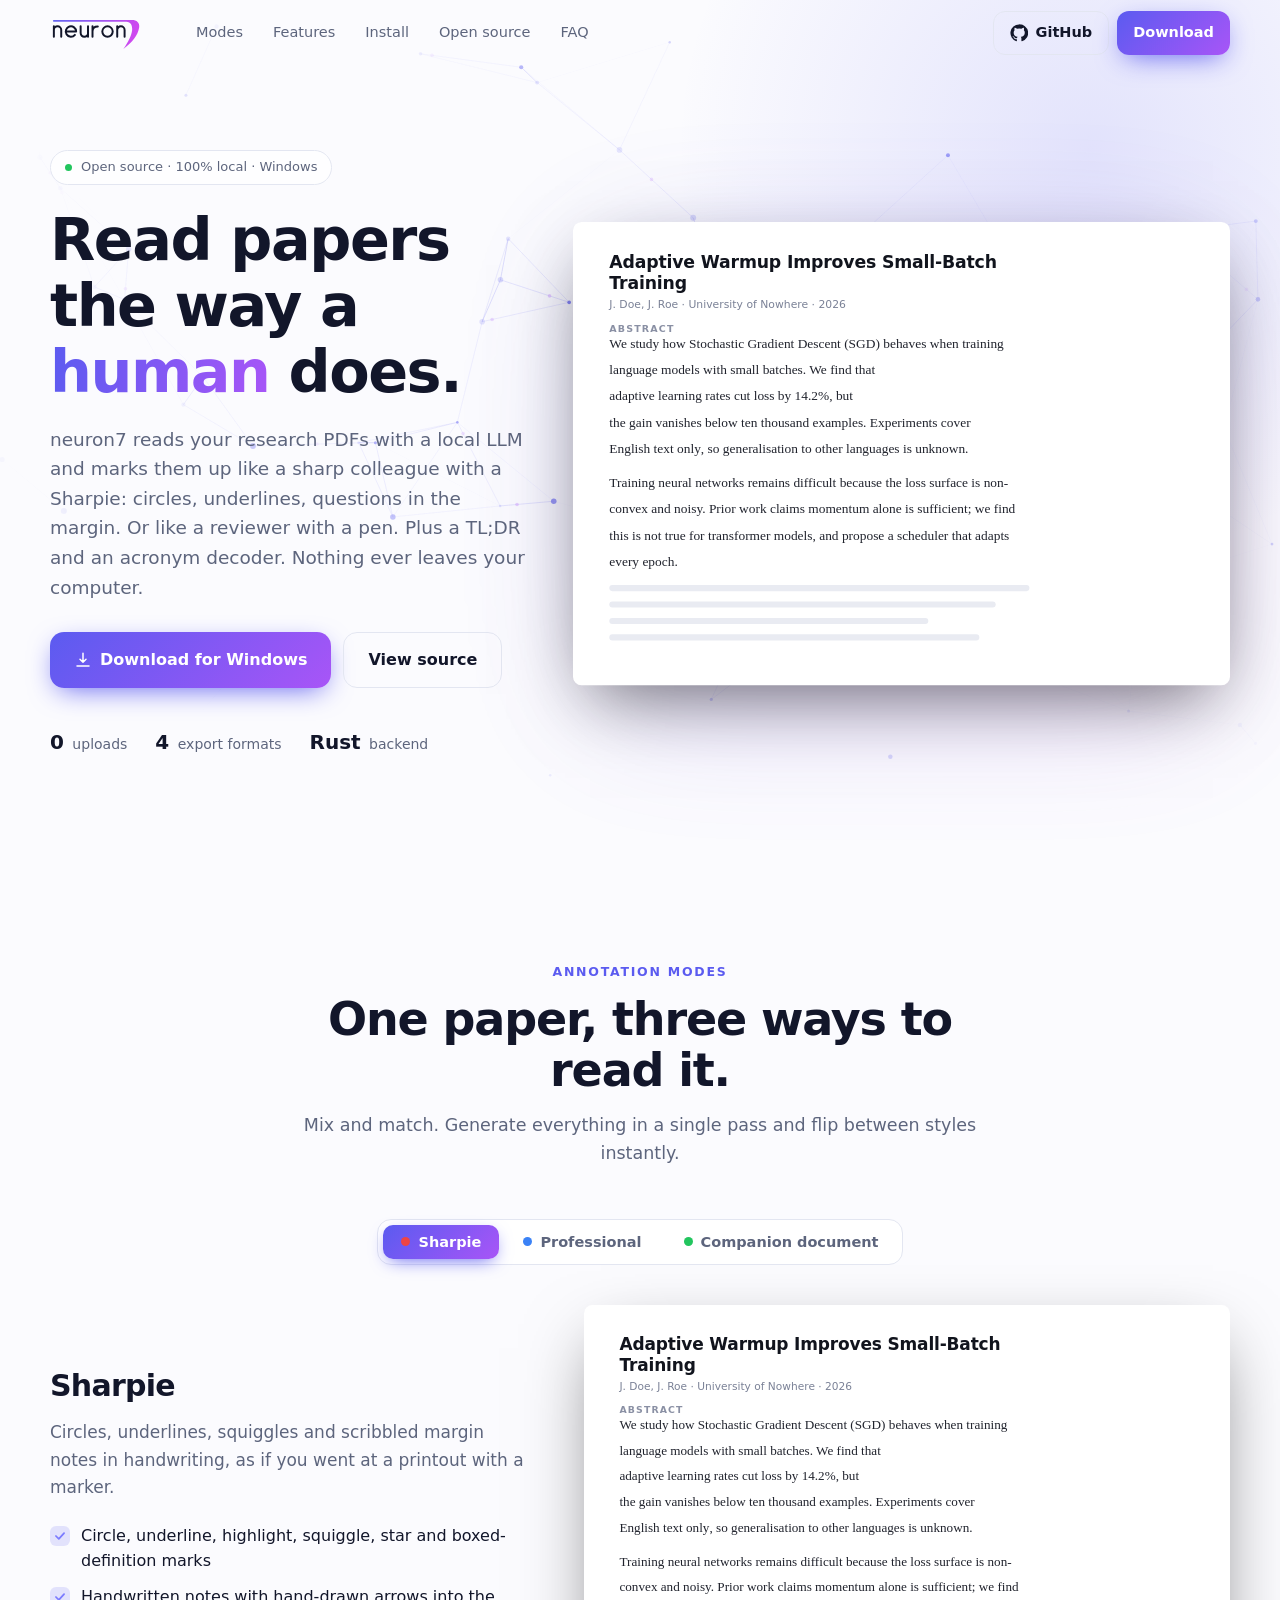
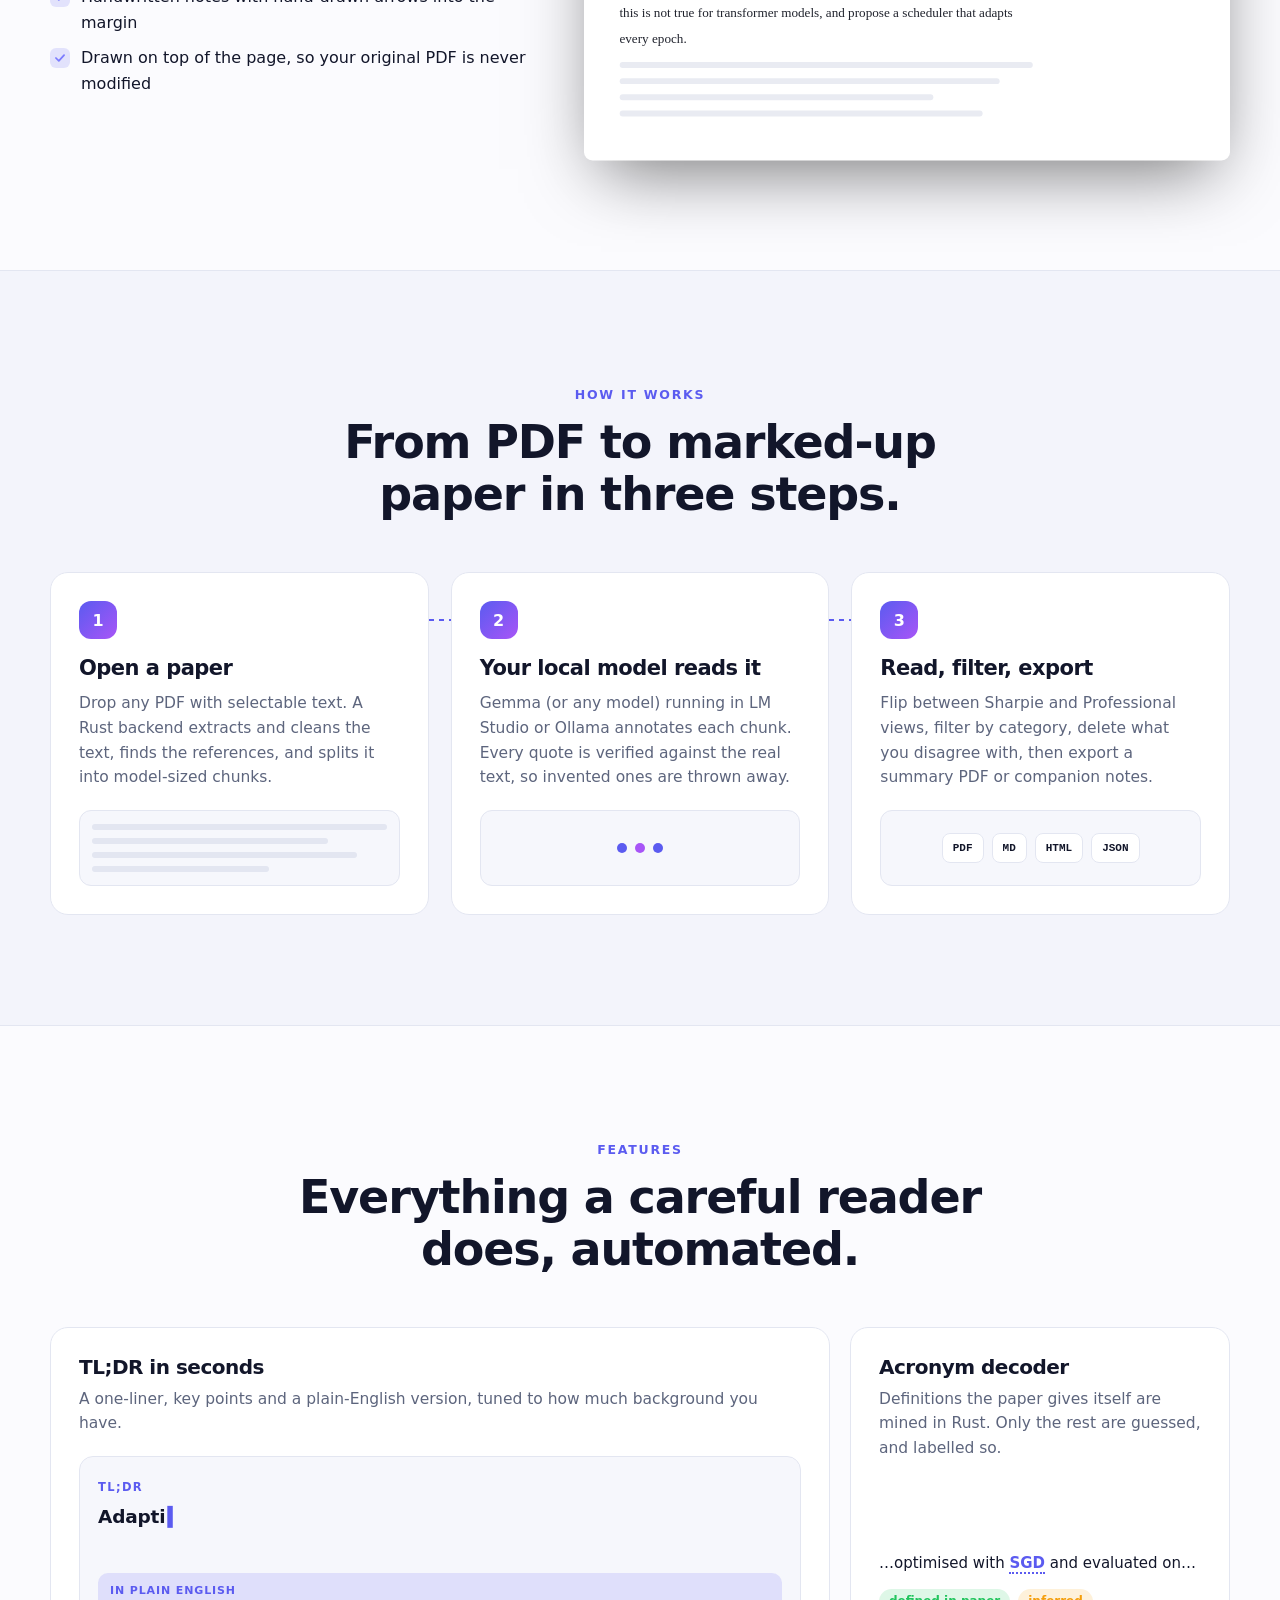
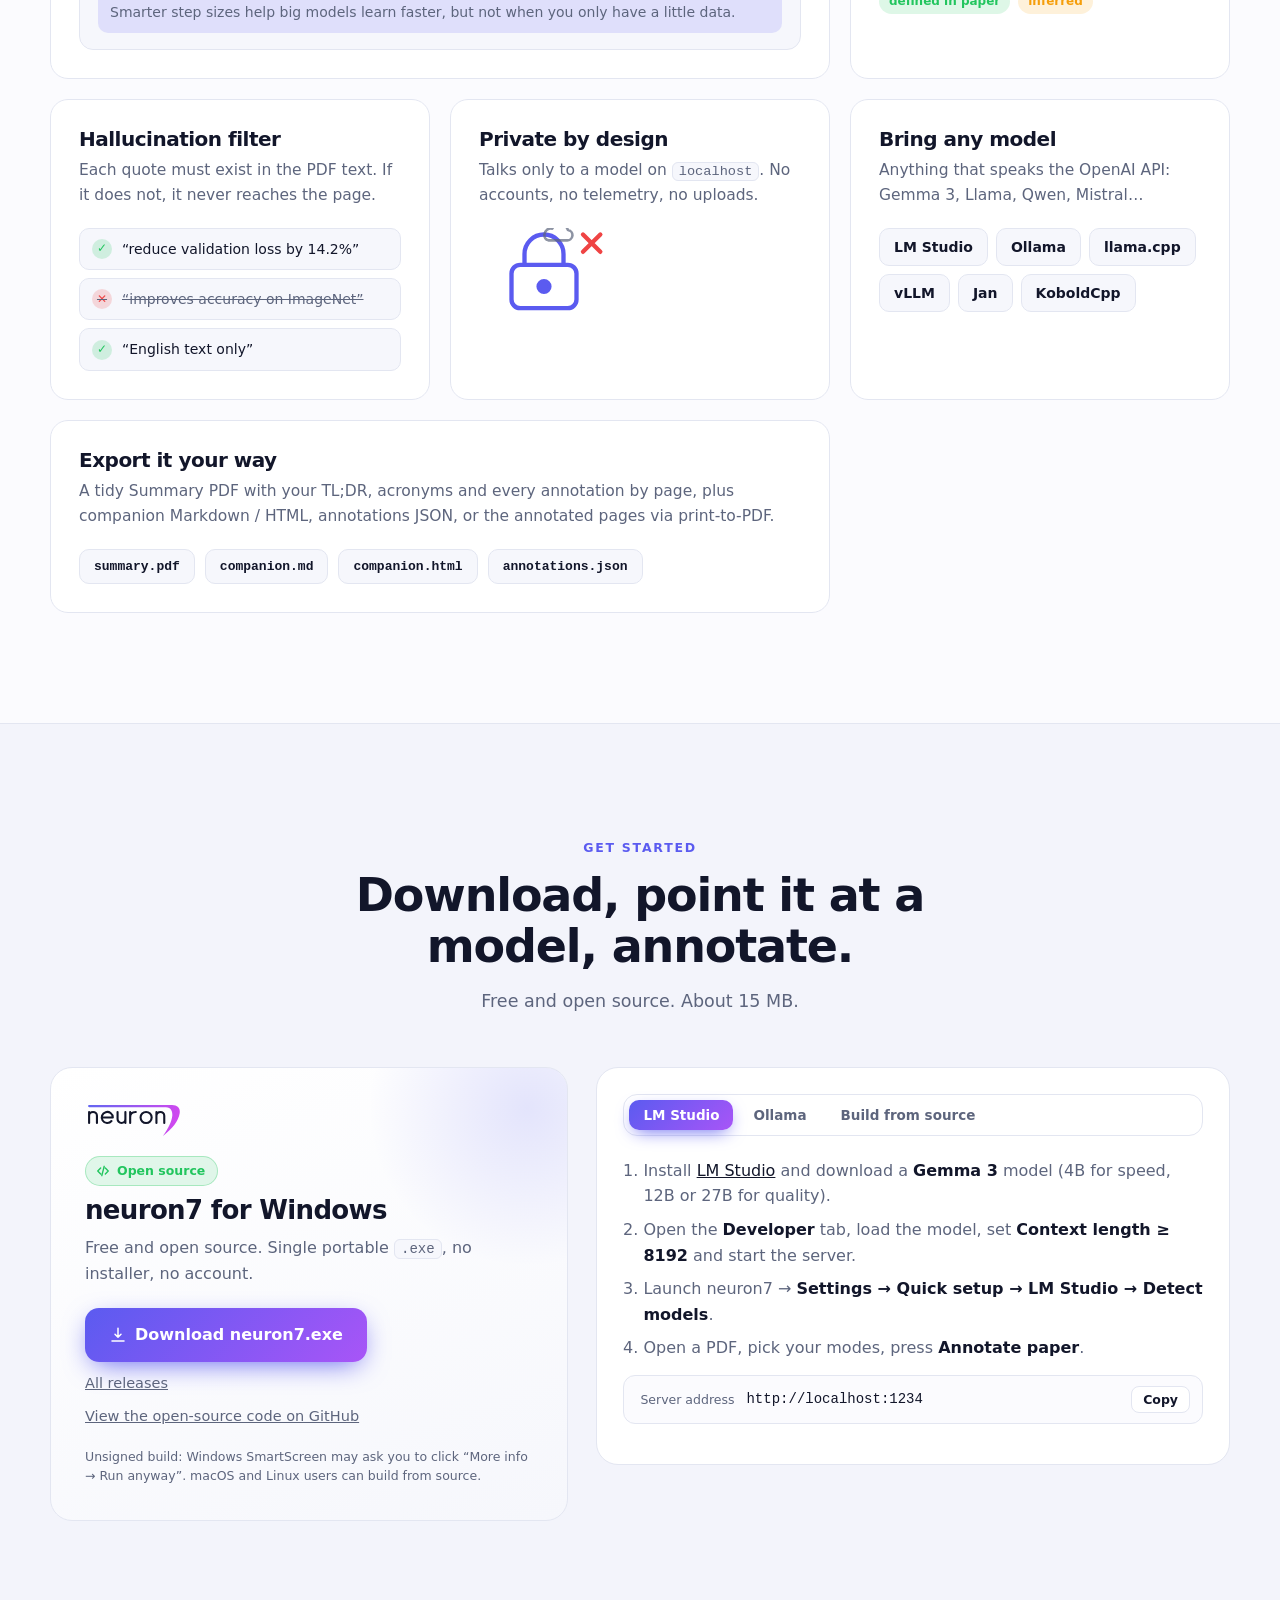
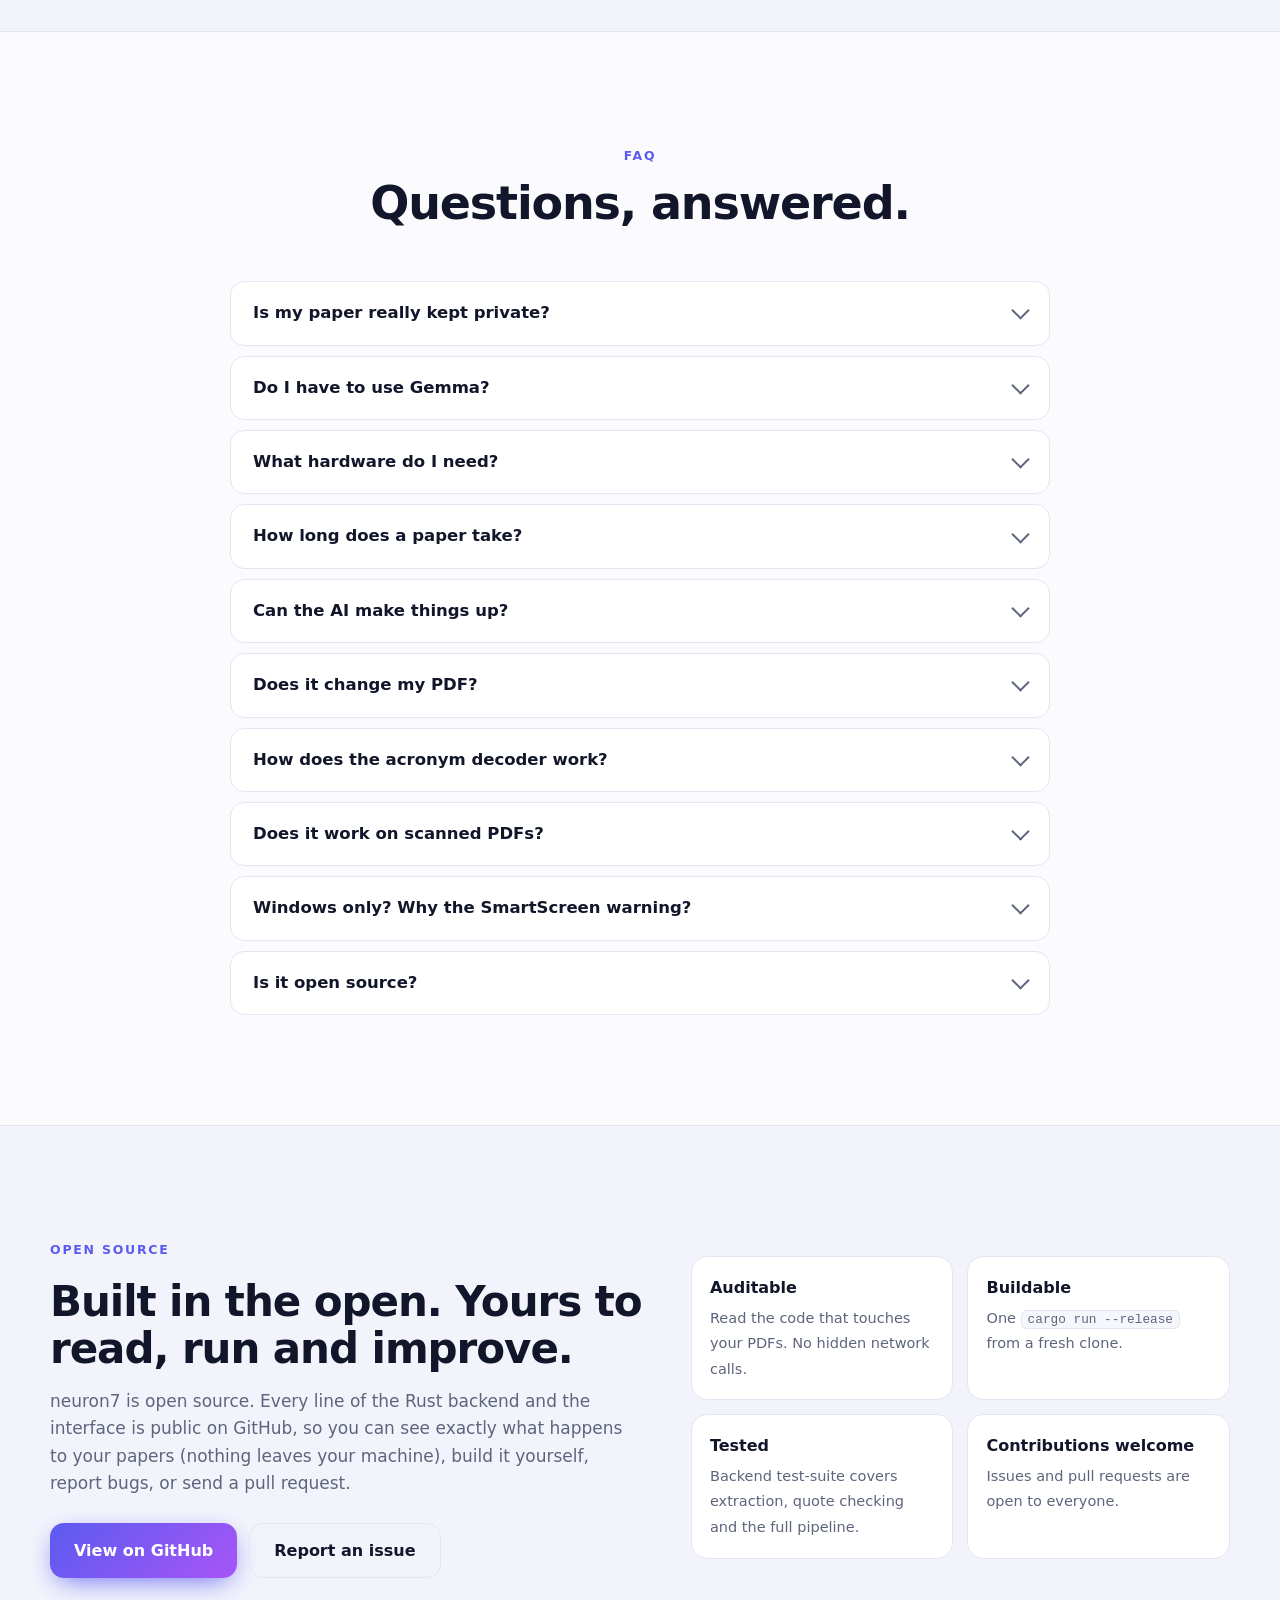
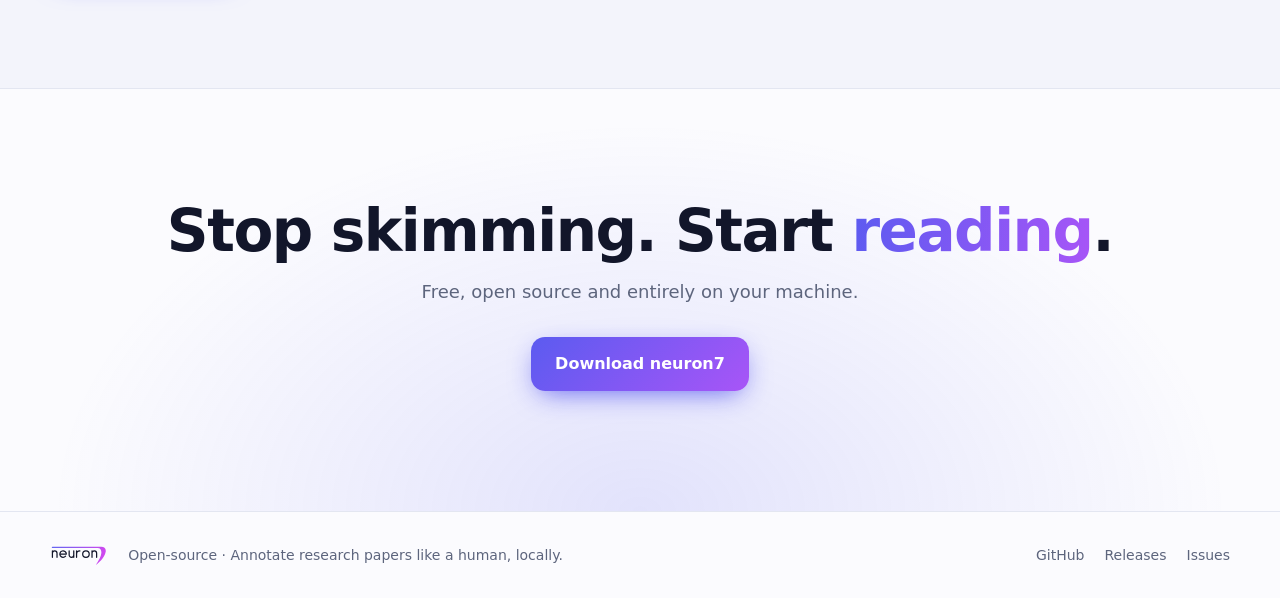
==== commit 093d1be5: "Site: add open-source section and download-card badge Co-Authored-By: Claude Sonnet 5.5 <noreply@ant" ====
--- a/site/index.html
+++ b/site/index.html
@@ -32,7 +32,7 @@
   <div class="wrap nav-in">
     <a class="logo" href="#top" aria-label="neuron7 home"><svg viewBox="-8 -8 500 178"><use href="#logo"/></svg></a>
     <nav class="links">
-      <a href="#modes">Modes</a><a href="#features">Features</a><a href="#install">Install</a><a href="#faq">FAQ</a>
+      <a href="#modes">Modes</a><a href="#features">Features</a><a href="#install">Install</a><a href="#open-source">Open source</a><a href="#faq">FAQ</a>
     </nav>
     <div class="nav-cta">
       <a class="btn ghost" href="https://github.com/realaaravdas/neuron7" target="_blank" rel="noopener"><svg class="ico" viewBox="0 0 24 24"><path d="M12 .5a11.5 11.5 0 0 0-3.6 22.4c.6.1.8-.2.8-.6v-2c-3.2.7-3.9-1.5-3.9-1.5-.5-1.3-1.3-1.7-1.3-1.7-1-.7.1-.7.1-.7 1.2.1 1.8 1.2 1.8 1.2 1 1.8 2.8 1.3 3.5 1 .1-.8.4-1.3.8-1.6-2.6-.3-5.3-1.3-5.3-5.7 0-1.3.5-2.3 1.2-3.1-.1-.3-.5-1.5.1-3.1 0 0 1-.3 3.2 1.2a11 11 0 0 1 5.8 0c2.2-1.5 3.200-1.200 3.200-1.200.6 1.600.2 2.800.1 3.100.8.8 1.200 1.800 1.200 3.100 0 4.400-2.700 5.400-5.300 5.700.4.4.8 1.100.8 2.200v3.200c0 .4.2.7.8.6A11.500 11.500 0 0 0 12 .5z"/></svg>GitHub</a>
@@ -120,11 +120,12 @@
       <div class="install">
         <div class="dl-card">
           <svg viewBox="-8 -8 500 178" class="dl-logo"><use href="#logo"/></svg>
+          <span class="oss-badge"><svg class="ico" viewBox="0 0 24 24"><path d="M8 7 3 12l5 5M16 7l5 5-5 5M14 4l-4 16"/></svg>Open source</span>
           <h3>neuron7 for Windows</h3>
-          <p>Single portable <code>.exe</code>. No installer, no account.</p>
+          <p>Free and open source. Single portable <code>.exe</code>, no installer, no account.</p>
           <a class="btn primary lg" href="https://github.com/realaaravdas/neuron7/releases/latest/download/neuron7-windows-x64.exe"><svg class="ico" viewBox="0 0 24 24"><path d="M12 3v12m0 0 4-4m-4 4-4-4M4 20h16"/></svg>Download neuron7.exe</a>
           <a class="muted-link" href="https://github.com/realaaravdas/neuron7/releases" target="_blank" rel="noopener">All releases</a>
-          <a class="muted-link" href="https://github.com/realaaravdas/neuron7" target="_blank" rel="noopener">Source code on GitHub</a>
+          <a class="muted-link" href="https://github.com/realaaravdas/neuron7" target="_blank" rel="noopener">View the open-source code on GitHub</a>
           <small>Unsigned build: Windows SmartScreen may ask you to click “More info → Run anyway”. macOS and Linux users can build from source.</small>
         </div>
         <div class="steps-box">
@@ -180,6 +181,27 @@
     </div>
   </section>
 
+  <!-- OPEN SOURCE -->
+  <section class="sec alt oss" id="open-source">
+    <div class="wrap oss-in">
+      <div class="oss-copy">
+        <span class="kicker">Open source</span>
+        <h2>Built in the open. Yours to read, run and improve.</h2>
+        <p>neuron7 is open source. Every line of the Rust backend and the interface is public on GitHub, so you can see exactly what happens to your papers (nothing leaves your machine), build it yourself, report bugs, or send a pull request.</p>
+        <div class="cta">
+          <a class="btn primary lg" href="https://github.com/realaaravdas/neuron7" target="_blank" rel="noopener">View on GitHub</a>
+          <a class="btn ghost lg" href="https://github.com/realaaravdas/neuron7/issues" target="_blank" rel="noopener">Report an issue</a>
+        </div>
+      </div>
+      <ul class="oss-points">
+        <li><b>Auditable</b><span>Read the code that touches your PDFs. No hidden network calls.</span></li>
+        <li><b>Buildable</b><span>One <code>cargo run --release</code> from a fresh clone.</span></li>
+        <li><b>Tested</b><span>Backend test-suite covers extraction, quote checking and the full pipeline.</span></li>
+        <li><b>Contributions welcome</b><span>Issues and pull requests are open to everyone.</span></li>
+      </ul>
+    </div>
+  </section>
+
   <!-- CTA -->
   <section class="final">
     <div class="wrap">
@@ -193,7 +215,7 @@
 <footer class="foot">
   <div class="wrap foot-in">
     <svg viewBox="-8 -8 500 178" class="flogo"><use href="#logo"/></svg>
-    <span>Annotate research papers like a human, locally.</span>
+    <span>Open-source · Annotate research papers like a human, locally.</span>
     <nav><a href="https://github.com/realaaravdas/neuron7" target="_blank" rel="noopener">GitHub</a><a href="https://github.com/realaaravdas/neuron7/releases" target="_blank" rel="noopener">Releases</a><a href="https://github.com/realaaravdas/neuron7/issues" target="_blank" rel="noopener">Issues</a></nav>
   </div>
 </footer>
--- a/site/style.css
+++ b/site/style.css
@@ -175,3 +175,14 @@
   .bento { grid-template-columns: 1fr; } .c-wide { grid-column: auto; } .hero { padding-top: 120px; } .nav-cta .ghost { display: none; } .nav-in { justify-content: space-between; }
 }
 @media (prefers-reduced-motion: reduce) { *, *::before, *::after { animation-duration: .001ms !important; animation-iteration-count: 1 !important; transition-duration: .001ms !important; } html { scroll-behavior: auto; } .reveal { opacity: 1; transform: none; } }
+
+/* open source section */
+.oss-in { display: grid; grid-template-columns: minmax(0, 1.1fr) minmax(0, 1fr); gap: 48px; align-items: center; }
+.oss-copy h2 { font-size: clamp(28px, 3.6vw, 42px); margin: 6px 0 16px; } .oss-copy p { color: var(--muted); font-size: 17px; margin: 0 0 26px; }
+.oss-points { list-style: none; margin: 0; padding: 0; display: grid; grid-template-columns: 1fr 1fr; gap: 14px; }
+.oss-points li { background: var(--surface); border: 1px solid var(--line); border-radius: 16px; padding: 18px; transition: border-color .25s, transform .25s; }
+.oss-points li:hover { border-color: var(--accent); transform: translateY(-3px); }
+.oss-points b { display: block; margin-bottom: 4px; } .oss-points span { color: var(--muted); font-size: 14.5px; }
+@media (max-width: 980px) { .oss-in { grid-template-columns: 1fr; } .oss-points { grid-template-columns: 1fr; } }
+.oss-badge { display: inline-flex; align-items: center; gap: 7px; padding: 4px 12px 4px 10px; border-radius: 99px; font-size: 12.5px; font-weight: 700; color: #22c55e; background: rgba(34,197,94,.13); border: 1px solid rgba(34,197,94,.3); }
+.oss-badge .ico { width: 14px; height: 14px; stroke-width: 2.4; }
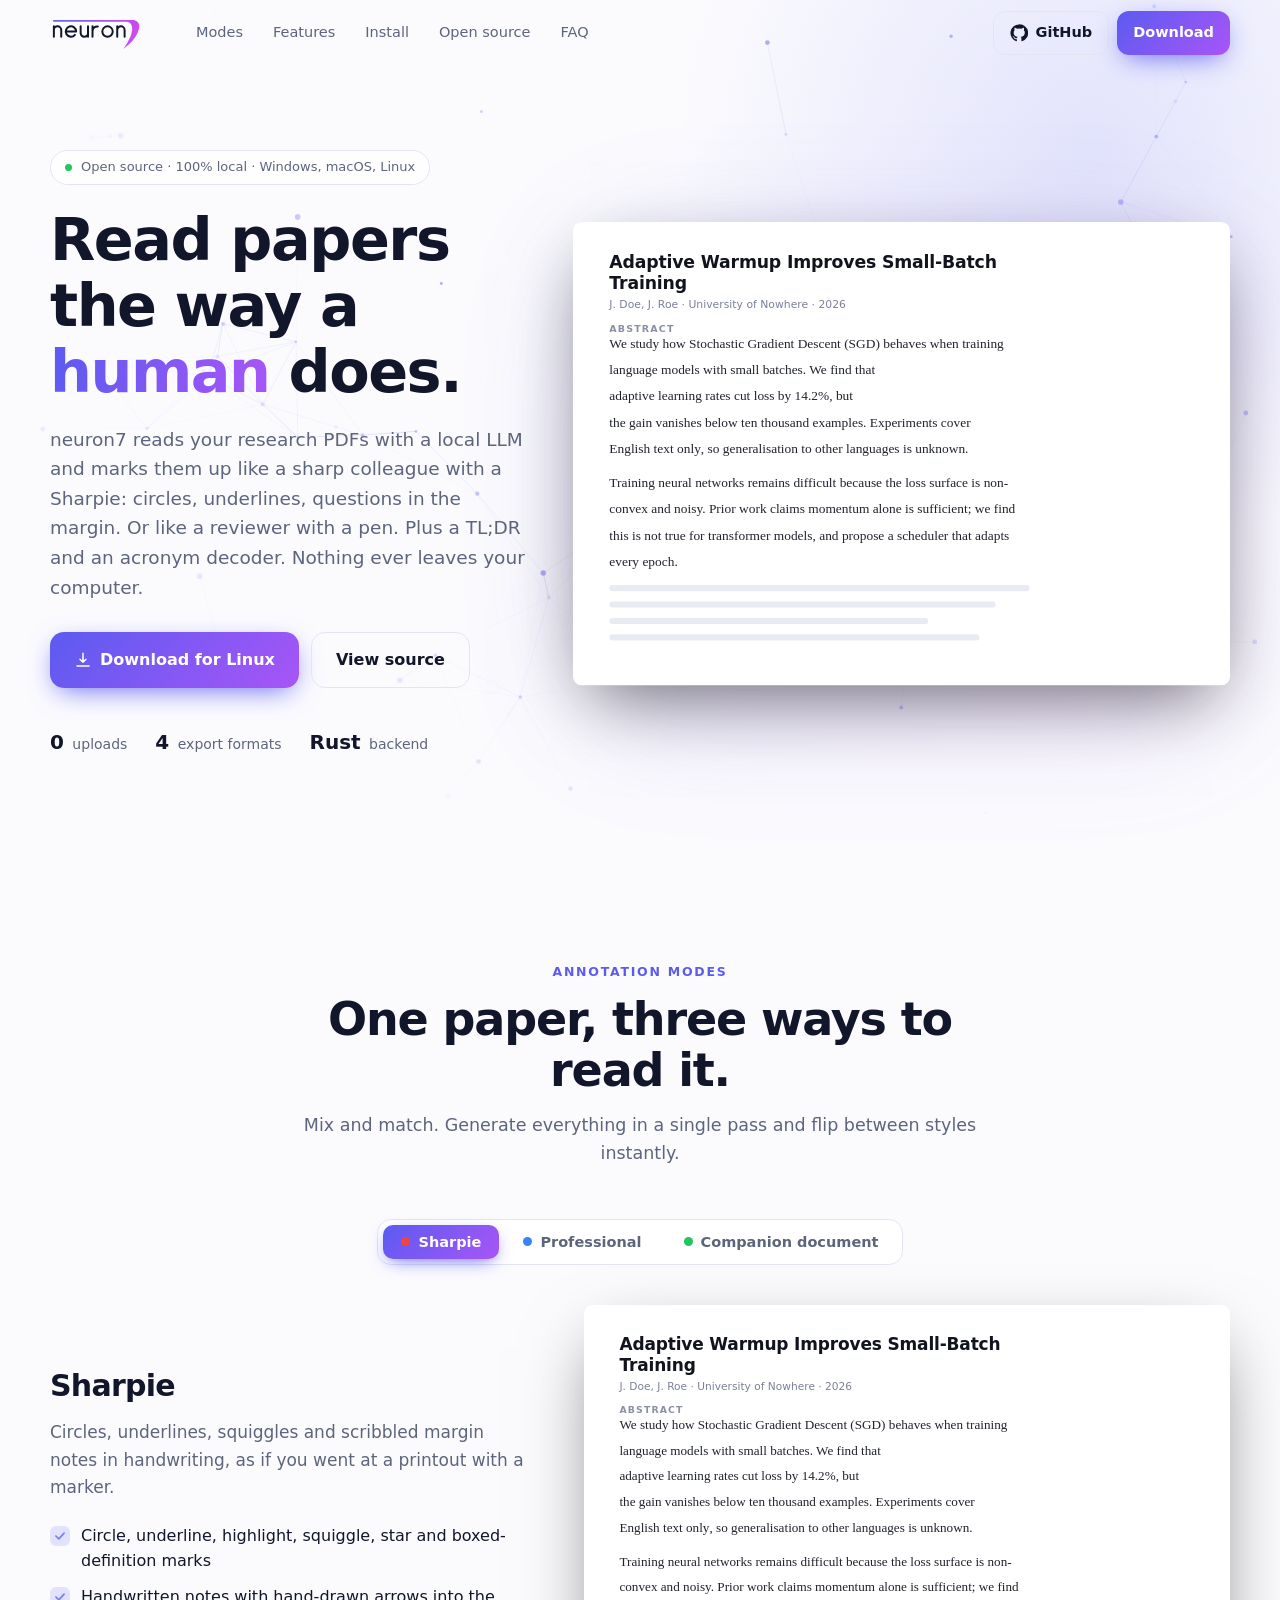
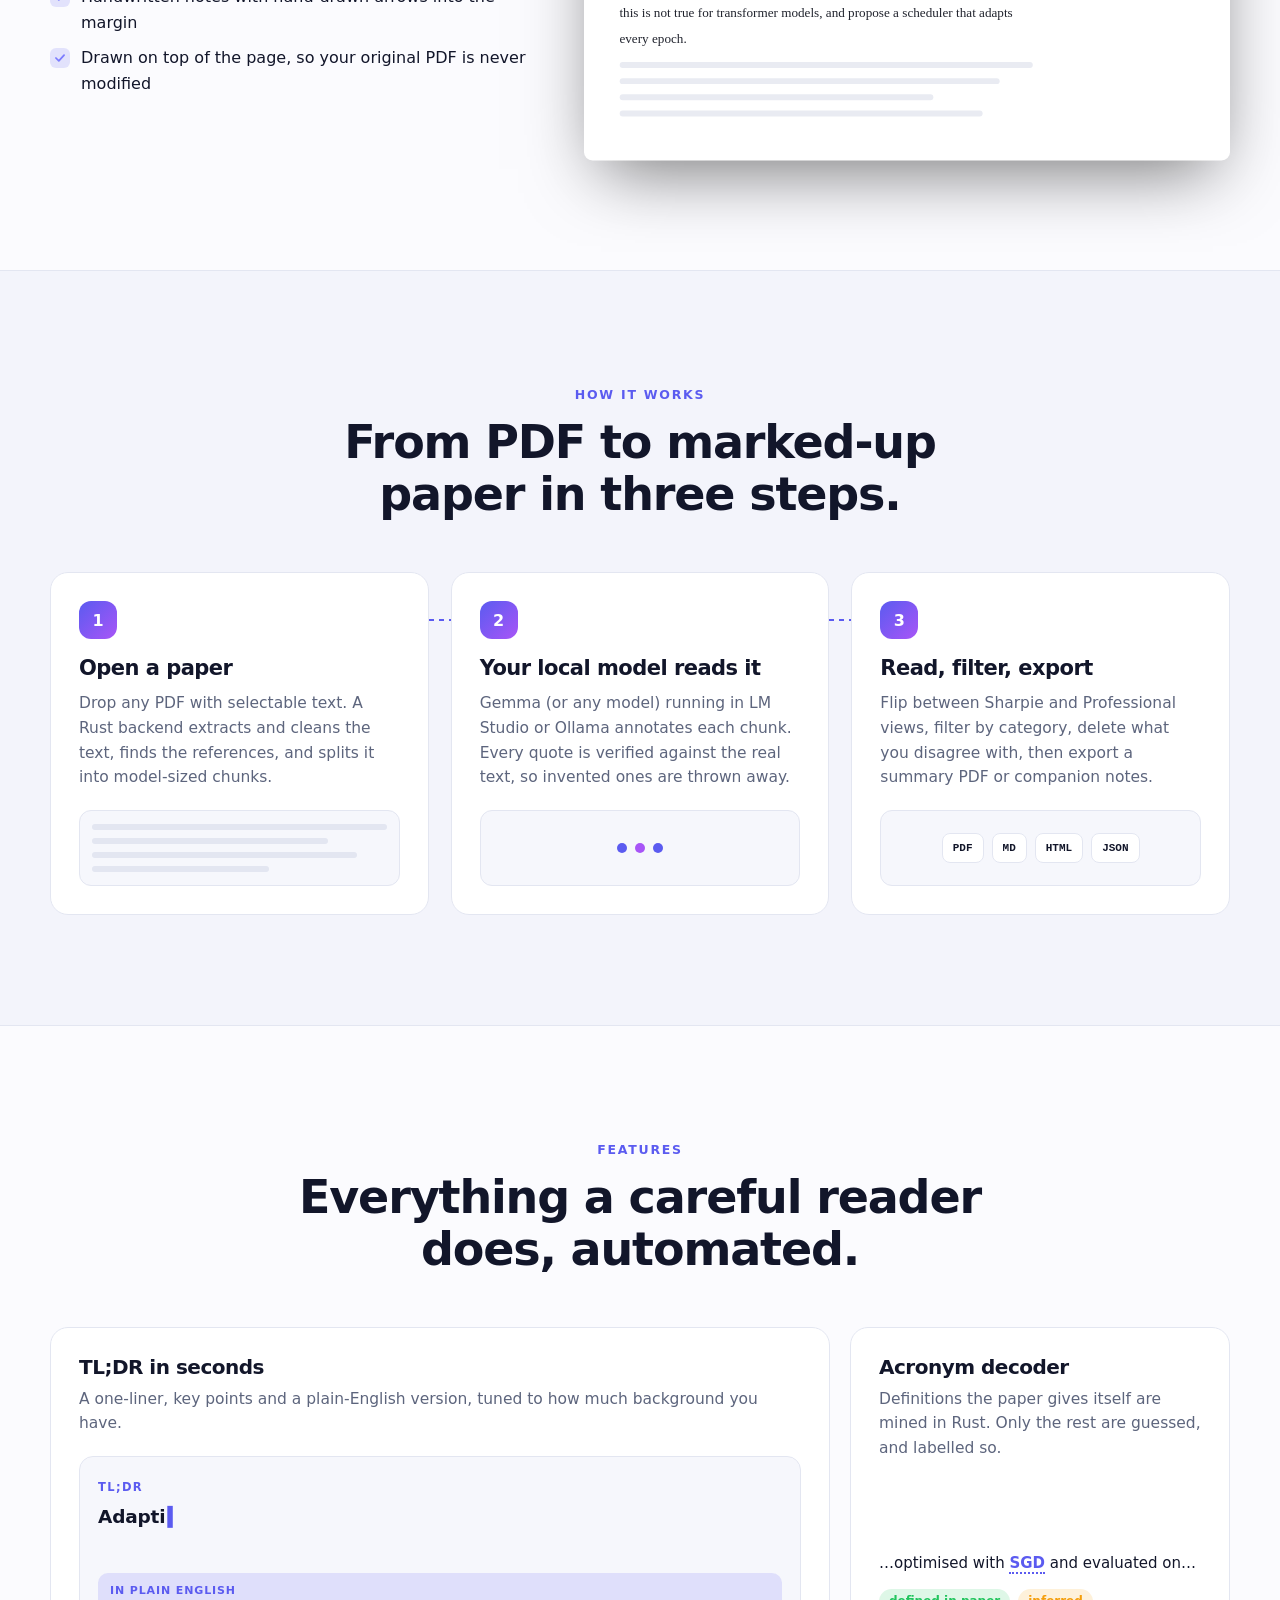
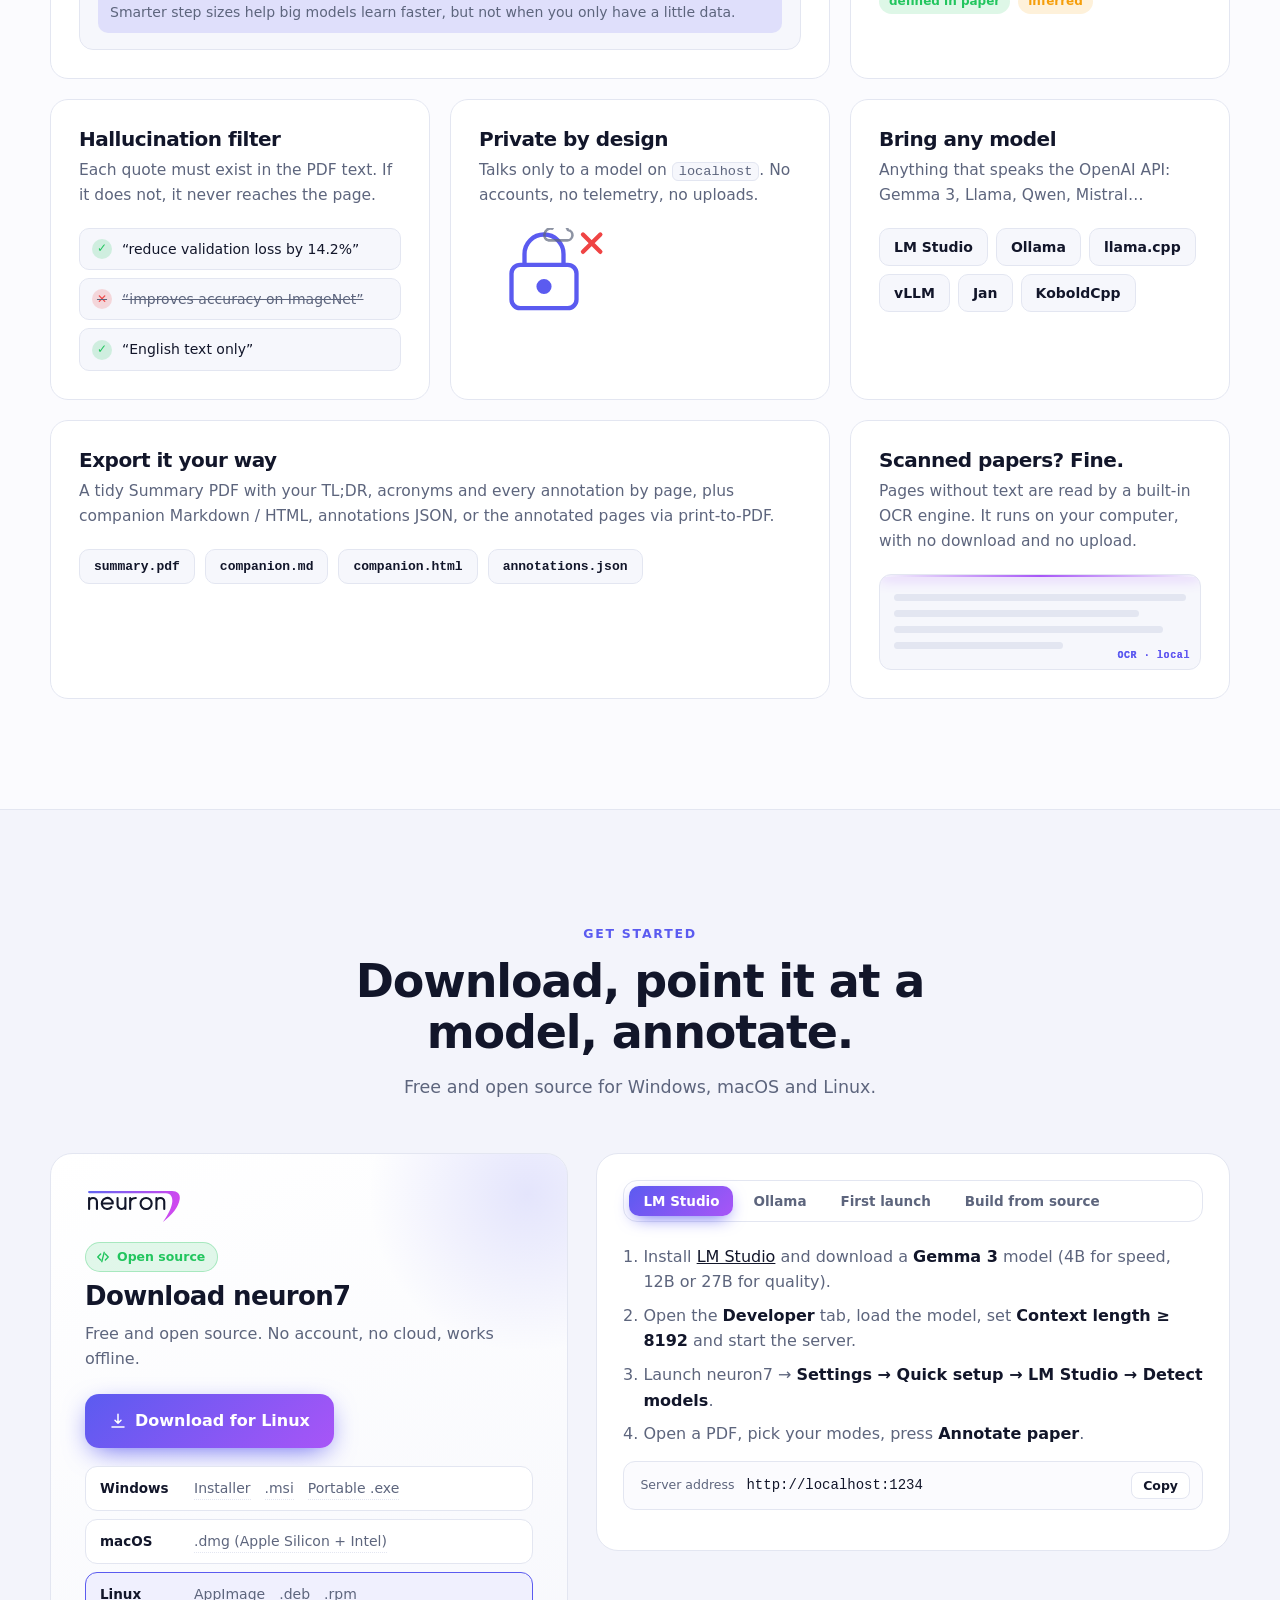
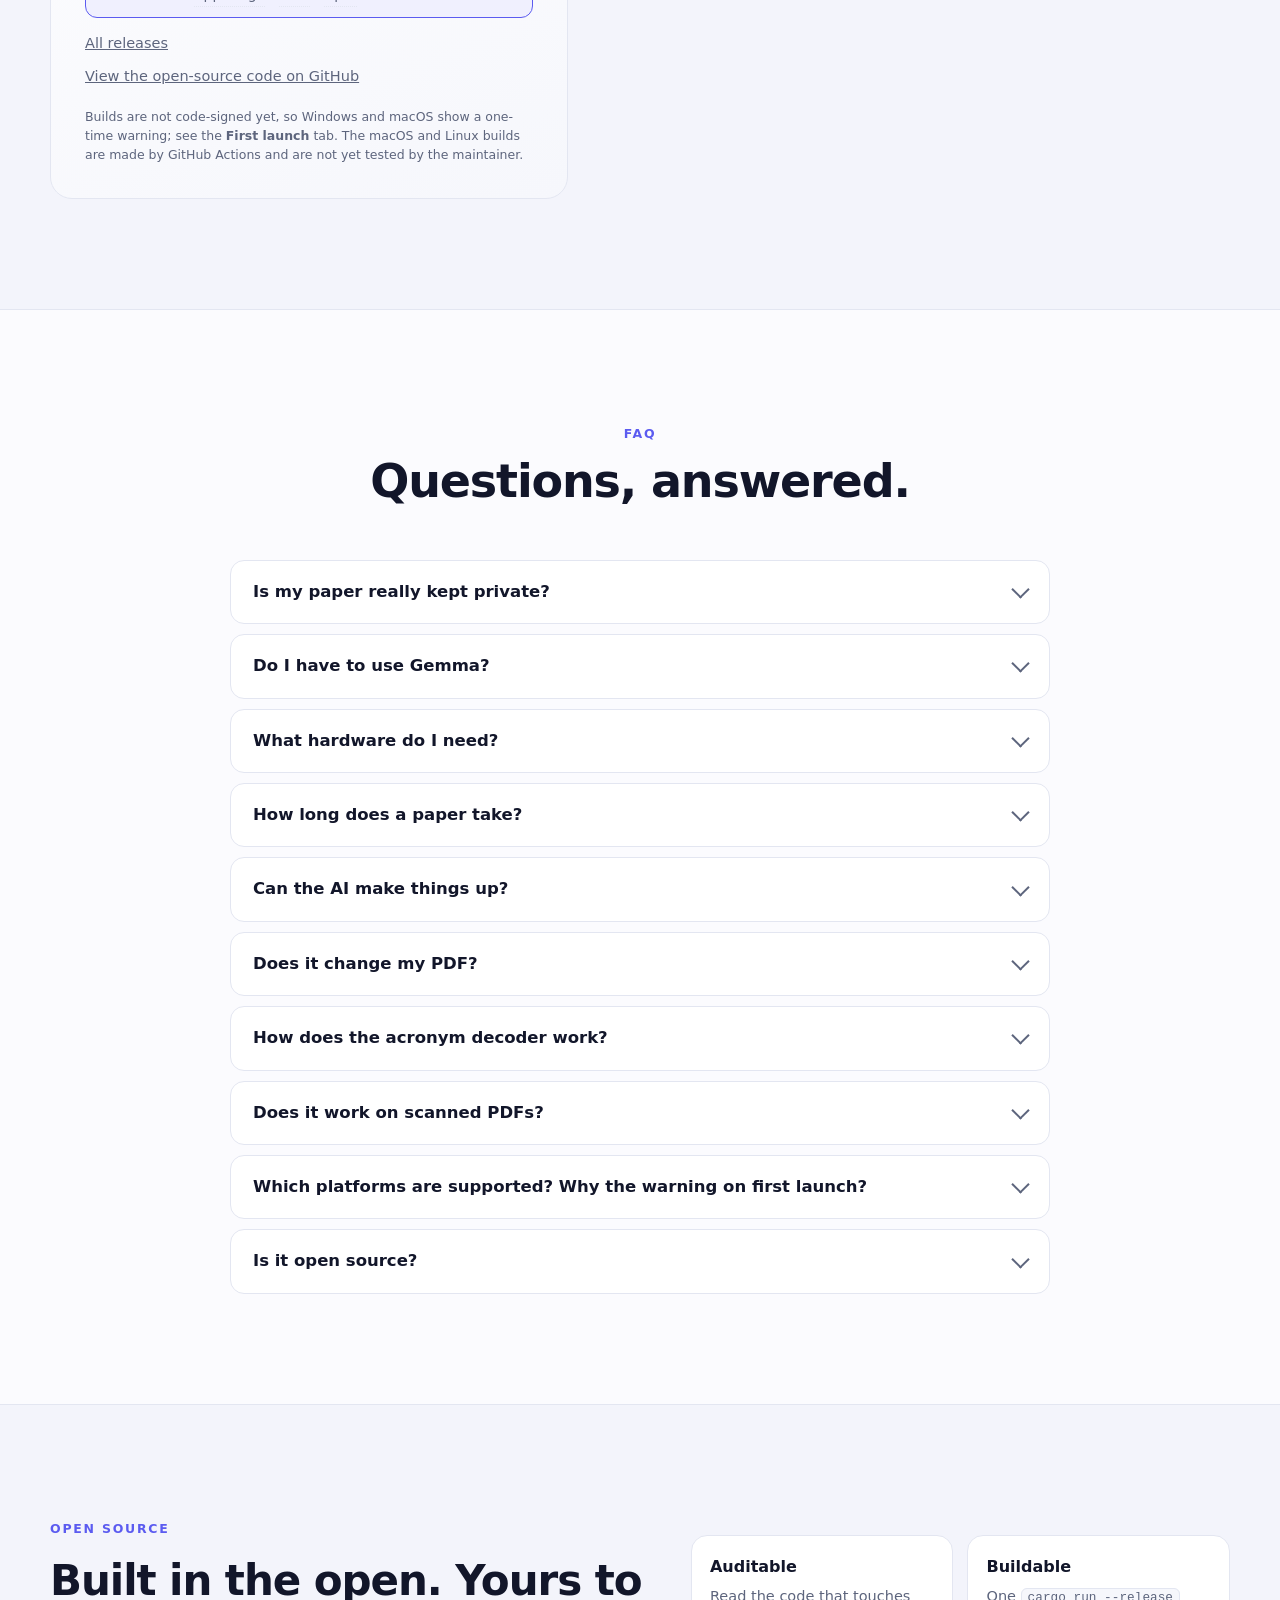
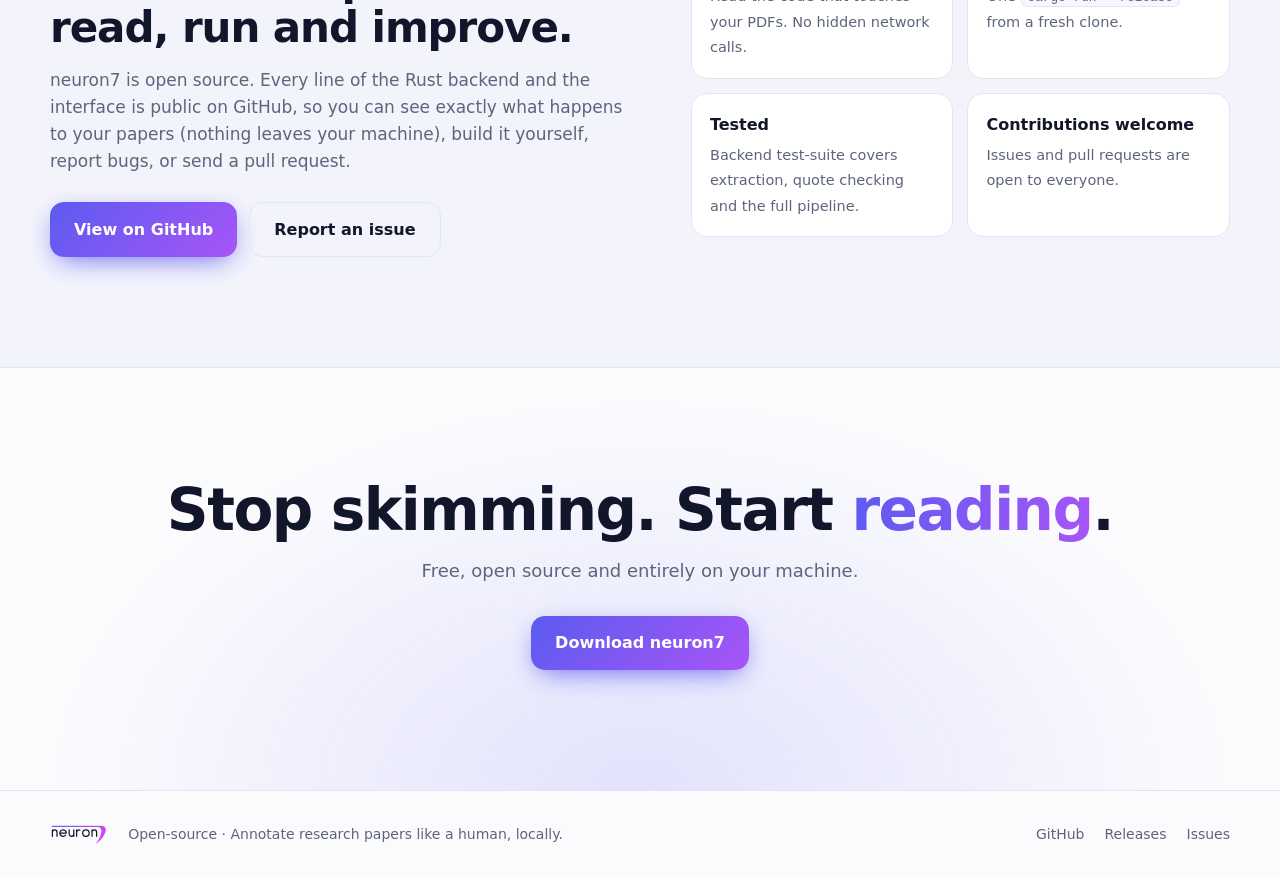
==== commit 66a55d60: "v0.2.0: local OCR for scanned papers, 3-decimal progress, new logo and icons, Mac/Linux release buil" ====
--- a/site/index.html
+++ b/site/index.html
@@ -47,7 +47,7 @@
     <canvas id="net" aria-hidden="true"></canvas>
     <div class="wrap hero-in">
       <div class="hero-copy">
-        <span class="eyebrow"><i></i> Open source · 100% local · Windows</span>
+        <span class="eyebrow"><i></i> Open source · 100% local · Windows, macOS, Linux</span>
         <h1>Read papers the way a <em>human</em> does.</h1>
         <p class="lead">neuron7 reads your research PDFs with a local LLM and marks them up like a sharp colleague with a Sharpie: circles, underlines, questions in the margin. Or like a reviewer with a pen. Plus a TL;DR and an acronym decoder. Nothing ever leaves your computer.</p>
         <div class="cta">
@@ -109,6 +109,8 @@
           <div class="chips big"><span>LM Studio</span><span>Ollama</span><span>llama.cpp</span><span>vLLM</span><span>Jan</span><span>KoboldCpp</span></div></article>
         <article class="card c-wide reveal"><h3>Export it your way</h3><p>A tidy Summary PDF with your TL;DR, acronyms and every annotation by page, plus companion Markdown / HTML, annotations JSON, or the annotated pages via print-to-PDF.</p>
           <div class="files"><span>summary.pdf</span><span>companion.md</span><span>companion.html</span><span>annotations.json</span></div></article>
+        <article class="card reveal"><h3>Scanned papers? Fine.</h3><p>Pages without text are read by a built-in OCR engine. It runs on your computer, with no download and no upload.</p>
+          <div class="scan"><i></i><b></b><b></b><b></b><b></b><em>OCR · local</em></div></article>
       </div>
     </div>
   </section>
@@ -116,21 +118,26 @@
   <!-- INSTALL -->
   <section class="sec alt" id="install">
     <div class="wrap">
-      <header class="sec-h"><span class="kicker">Get started</span><h2>Download, point it at a model, annotate.</h2><p>Free and open source. About 15 MB.</p></header>
+      <header class="sec-h"><span class="kicker">Get started</span><h2>Download, point it at a model, annotate.</h2><p>Free and open source for Windows, macOS and Linux.</p></header>
       <div class="install">
         <div class="dl-card">
           <svg viewBox="-8 -8 500 178" class="dl-logo"><use href="#logo"/></svg>
           <span class="oss-badge"><svg class="ico" viewBox="0 0 24 24"><path d="M8 7 3 12l5 5M16 7l5 5-5 5M14 4l-4 16"/></svg>Open source</span>
-          <h3>neuron7 for Windows</h3>
-          <p>Free and open source. Single portable <code>.exe</code>, no installer, no account.</p>
-          <a class="btn primary lg" href="https://github.com/realaaravdas/neuron7/releases/latest/download/neuron7-windows-x64.exe"><svg class="ico" viewBox="0 0 24 24"><path d="M12 3v12m0 0 4-4m-4 4-4-4M4 20h16"/></svg>Download neuron7.exe</a>
+          <h3>Download neuron7</h3>
+          <p>Free and open source. No account, no cloud, works offline.</p>
+          <a class="btn primary lg" id="dlPrimary" href="https://github.com/realaaravdas/neuron7/releases/latest/download/neuron7-windows-x64-setup.exe"><svg class="ico" viewBox="0 0 24 24"><path d="M12 3v12m0 0 4-4m-4 4-4-4M4 20h16"/></svg><span id="dlLabel">Download for Windows</span></a>
+          <div class="os-list">
+            <div class="os" data-os="windows"><b>Windows</b><span><a href="https://github.com/realaaravdas/neuron7/releases/latest/download/neuron7-windows-x64-setup.exe">Installer</a><a href="https://github.com/realaaravdas/neuron7/releases/latest/download/neuron7-windows-x64.msi">.msi</a><a href="https://github.com/realaaravdas/neuron7/releases/latest/download/neuron7-windows-x64.exe">Portable .exe</a></span></div>
+            <div class="os" data-os="mac"><b>macOS</b><span><a href="https://github.com/realaaravdas/neuron7/releases/latest/download/neuron7-macos-universal.dmg">.dmg (Apple Silicon + Intel)</a></span></div>
+            <div class="os" data-os="linux"><b>Linux</b><span><a href="https://github.com/realaaravdas/neuron7/releases/latest/download/neuron7-linux-x86_64.AppImage">AppImage</a><a href="https://github.com/realaaravdas/neuron7/releases/latest/download/neuron7-linux-amd64.deb">.deb</a><a href="https://github.com/realaaravdas/neuron7/releases/latest/download/neuron7-linux-x86_64.rpm">.rpm</a></span></div>
+          </div>
           <a class="muted-link" href="https://github.com/realaaravdas/neuron7/releases" target="_blank" rel="noopener">All releases</a>
           <a class="muted-link" href="https://github.com/realaaravdas/neuron7" target="_blank" rel="noopener">View the open-source code on GitHub</a>
-          <small>Unsigned build: Windows SmartScreen may ask you to click “More info → Run anyway”. macOS and Linux users can build from source.</small>
+          <small>Builds are not code-signed yet, so Windows and macOS show a one-time warning; see the <b>First launch</b> tab. The macOS and Linux builds are made by GitHub Actions and are not yet tested by the maintainer.</small>
         </div>
         <div class="steps-box">
           <div class="tabs sm" role="tablist" id="instTabs">
-            <button class="on" data-i="lm">LM Studio</button><button data-i="ol">Ollama</button><button data-i="src">Build from source</button>
+            <button class="on" data-i="lm">LM Studio</button><button data-i="ol">Ollama</button><button data-i="first">First launch</button><button data-i="src">Build from source</button>
           </div>
           <div class="inst-pane on" data-i="lm">
             <ol class="ol">
@@ -149,6 +156,18 @@
             <div class="code"><code>ollama pull gemma3</code><button class="copy" data-copy="ollama pull gemma3">Copy</button></div>
             <ol class="ol" start="3"><li>In neuron7 choose <b>Quick setup → Ollama</b> and press <b>Detect models</b>.</li></ol>
             <div class="code"><span>Server address</span><code>http://localhost:11434</code><button class="copy" data-copy="http://localhost:11434">Copy</button></div>
+          </div>
+          <div class="inst-pane" data-i="first">
+            <ol class="ol">
+              <li><b>Windows:</b> if SmartScreen says "Windows protected your PC", click <b>More info</b> then <b>Run anyway</b>.</li>
+              <li><b>macOS:</b> drag neuron7 to Applications, then right-click it and choose <b>Open</b>. If macOS says the app is "damaged", run this in Terminal:</li>
+            </ol>
+            <div class="code"><code>xattr -dr com.apple.quarantine /Applications/neuron7.app</code><button class="copy" data-copy="xattr -dr com.apple.quarantine /Applications/neuron7.app">Copy</button></div>
+            <ol class="ol" start="3">
+              <li><b>Linux AppImage:</b> make it executable, then run it:</li>
+            </ol>
+            <div class="code"><code>chmod +x neuron7-linux-x86_64.AppImage &amp;&amp; ./neuron7-linux-x86_64.AppImage</code><button class="copy" data-copy="chmod +x neuron7-linux-x86_64.AppImage &amp;&amp; ./neuron7-linux-x86_64.AppImage">Copy</button></div>
+            <p class="note">The .deb and .rpm packages install like any other: <code>sudo apt install ./neuron7-linux-amd64.deb</code> or <code>sudo dnf install ./neuron7-linux-x86_64.rpm</code>.</p>
           </div>
           <div class="inst-pane" data-i="src">
             <p class="note">Requires <a href="https://rustup.rs" target="_blank" rel="noopener">Rust</a> (stable). On Windows you also need the MSVC build tools; WebView2 ships with Windows 11.</p>
@@ -174,8 +193,8 @@
         <details><summary>Can the AI make things up?</summary><div><p>Every annotation’s quote is checked against the PDF’s own text in Rust, and anything that cannot be found is discarded. The <em>judgement</em> (“this looks weak”) is still the model’s opinion, so treat it like a well-read colleague’s margin notes, not ground truth. You can delete any annotation you disagree with.</p></div></details>
         <details><summary>Does it change my PDF?</summary><div><p>No. Annotations are drawn on top of the page in the app. Your original file is never modified. You can export a separate Summary PDF, or print the annotated pages to a new PDF.</p></div></details>
         <details><summary>How does the acronym decoder work?</summary><div><p>Definitions written in the paper, like “Stochastic Gradient Descent (SGD)”, are found with pattern matching and are marked <em>defined in paper</em>. Only abbreviations that are never defined are sent to the model, and they are labelled <em>inferred</em>. When the model is not sure, it says so instead of guessing.</p></div></details>
-        <details><summary>Does it work on scanned PDFs?</summary><div><p>Not directly: neuron7 needs selectable text. Run OCR on a scan first (for example with OCRmyPDF or Adobe Acrobat), then open the result.</p></div></details>
-        <details><summary>Windows only? Why the SmartScreen warning?</summary><div><p>The current release is a Windows build. The app is built with Tauri, so it can be compiled for macOS and Linux from source. The executable is not code-signed yet, so Windows may show a SmartScreen prompt the first time you run it.</p></div></details>
+        <details><summary>Does it work on scanned PDFs?</summary><div><p>Yes. If a page has no selectable text, neuron7 runs OCR on it automatically before annotating. The OCR engine and its models are built into the app and run entirely on your computer, with nothing downloaded or uploaded. Accuracy is best on clean, upright, English or Latin-script pages; badly skewed or low-resolution scans will give rougher text.</p></div></details>
+        <details><summary>Which platforms are supported? Why the warning on first launch?</summary><div><p>Windows, macOS (Apple Silicon and Intel) and Linux builds are published with each release. The macOS and Linux builds are produced by GitHub Actions and have not been tested by the maintainer yet, so please report problems. The apps are not code-signed, so Windows SmartScreen and macOS Gatekeeper show a one-time warning; the <b>First launch</b> tab explains how to open them.</p></div></details>
         <details><summary>Is it open source?</summary><div><p>Yes, the full source is public on <a href="https://github.com/realaaravdas/neuron7" target="_blank" rel="noopener">GitHub</a>. Issues and pull requests are welcome.</p></div></details>
       </div>
     </div>
--- a/site/style.css
+++ b/site/style.css
@@ -186,3 +186,14 @@
 @media (max-width: 980px) { .oss-in { grid-template-columns: 1fr; } .oss-points { grid-template-columns: 1fr; } }
 .oss-badge { display: inline-flex; align-items: center; gap: 7px; padding: 4px 12px 4px 10px; border-radius: 99px; font-size: 12.5px; font-weight: 700; color: #22c55e; background: rgba(34,197,94,.13); border: 1px solid rgba(34,197,94,.3); }
 .oss-badge .ico { width: 14px; height: 14px; stroke-width: 2.4; }
+
+.os-list { width: 100%; display: grid; gap: 8px; margin: 8px 0 4px; } .os { display: grid; grid-template-columns: 84px 1fr; gap: 10px; align-items: baseline; padding: 10px 14px; border: 1px solid var(--line); border-radius: 12px; background: var(--surface); transition: border-color .2s, background .2s; }
+.os b { font-size: 13.5px; } .os span { display: flex; flex-wrap: wrap; gap: 4px 14px; } .os a { color: var(--muted); text-decoration: none; font-size: 14px; border-bottom: 1px dotted var(--line); } .os a:hover { color: var(--accent); border-color: var(--accent); }
+.os.me { border-color: var(--accent); background: color-mix(in srgb, var(--accent) 9%, var(--surface)); }
+
+.scan { position: relative; height: 96px; border-radius: 12px; background: var(--surface2); border: 1px solid var(--line); padding: 14px; display: grid; gap: 9px; align-content: center; overflow: hidden; }
+.scan b { display: block; height: 7px; border-radius: 4px; background: var(--line); animation: ocrfill 3.2s infinite; } .scan b:nth-of-type(2) { width: 84%; animation-delay: .25s } .scan b:nth-of-type(3) { width: 92%; animation-delay: .5s } .scan b:nth-of-type(4) { width: 58%; animation-delay: .75s }
+@keyframes ocrfill { 0%, 25% { background: var(--line); } 45%, 85% { background: var(--accent); } 100% { background: var(--line); } }
+.scan i { position: absolute; left: 0; right: 0; height: 2px; background: linear-gradient(90deg, transparent, var(--accent2), transparent); box-shadow: 0 0 14px var(--accent2); animation: sweep 3.2s ease-in-out infinite; }
+@keyframes sweep { 0% { top: 8%; } 50% { top: 88%; } 100% { top: 8%; } }
+.scan em { position: absolute; right: 10px; bottom: 8px; font: 700 10px var(--mono); font-style: normal; color: var(--accent); letter-spacing: .06em; }
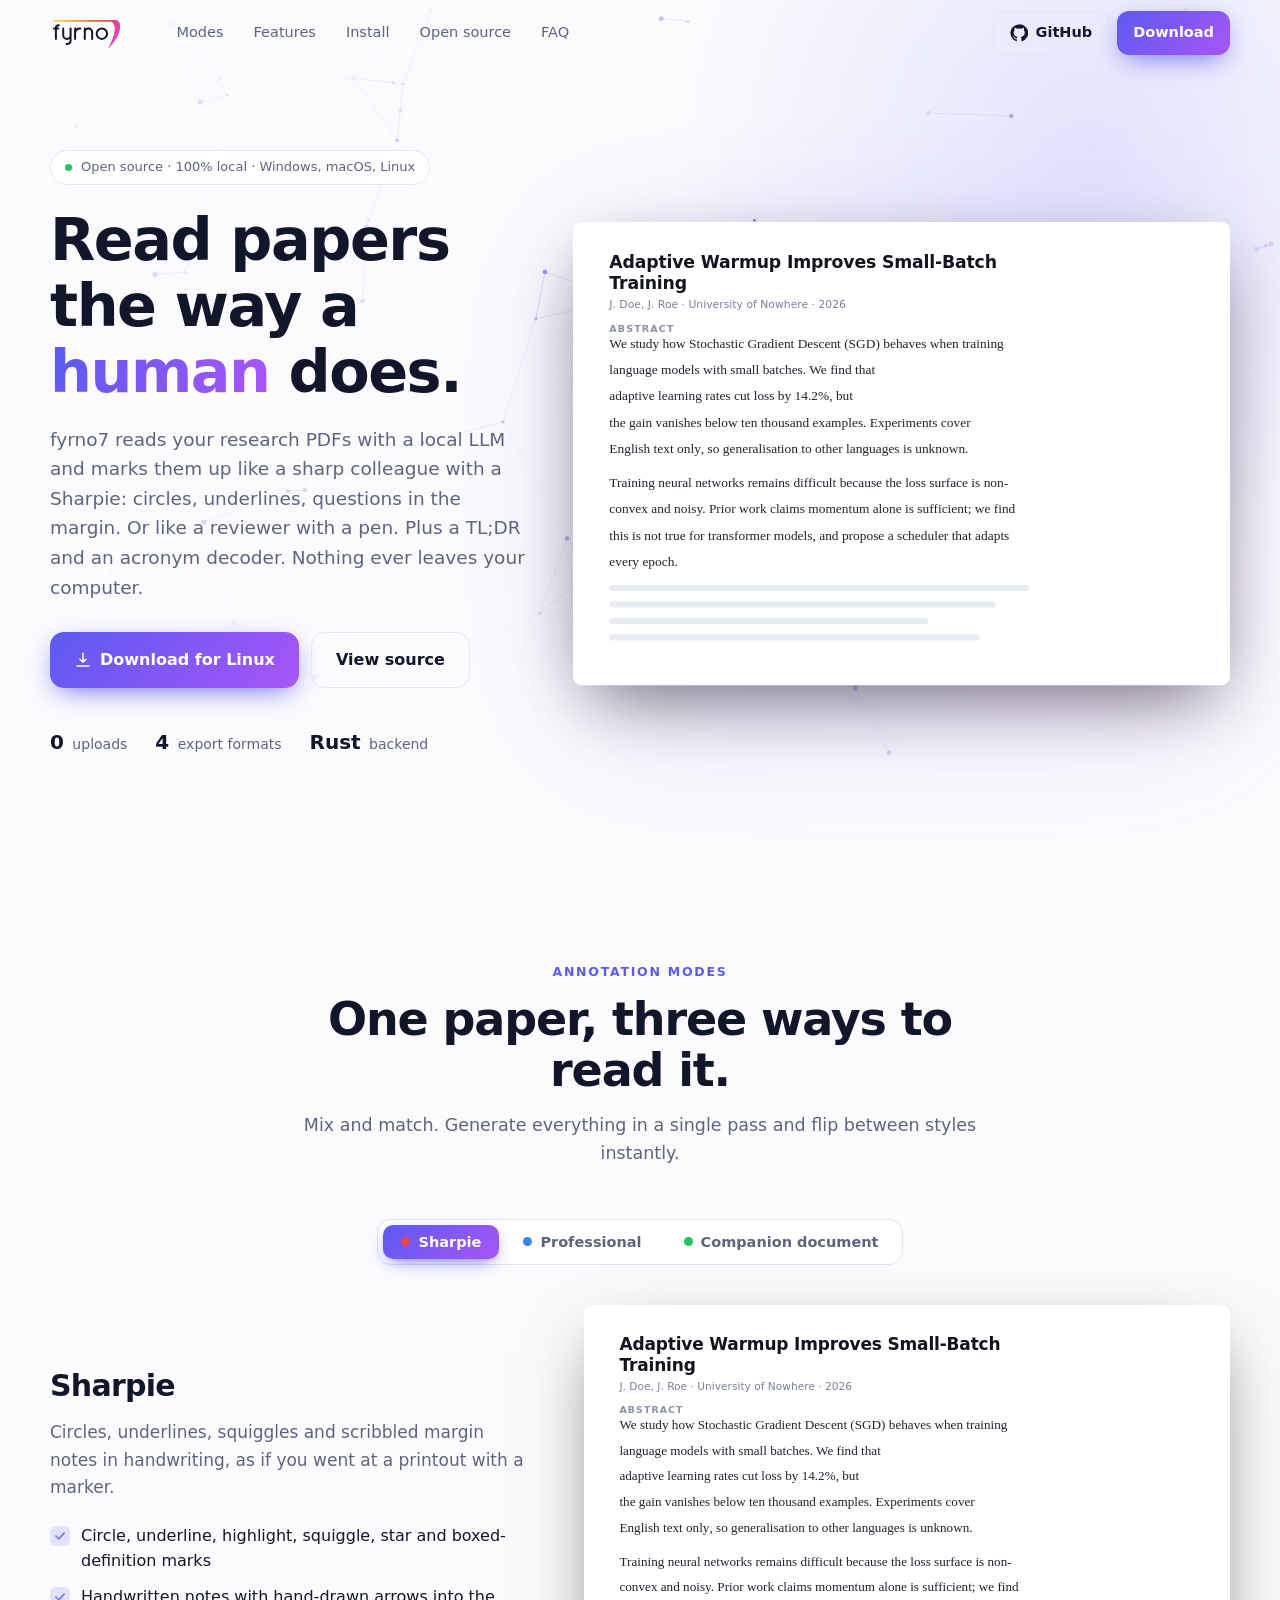
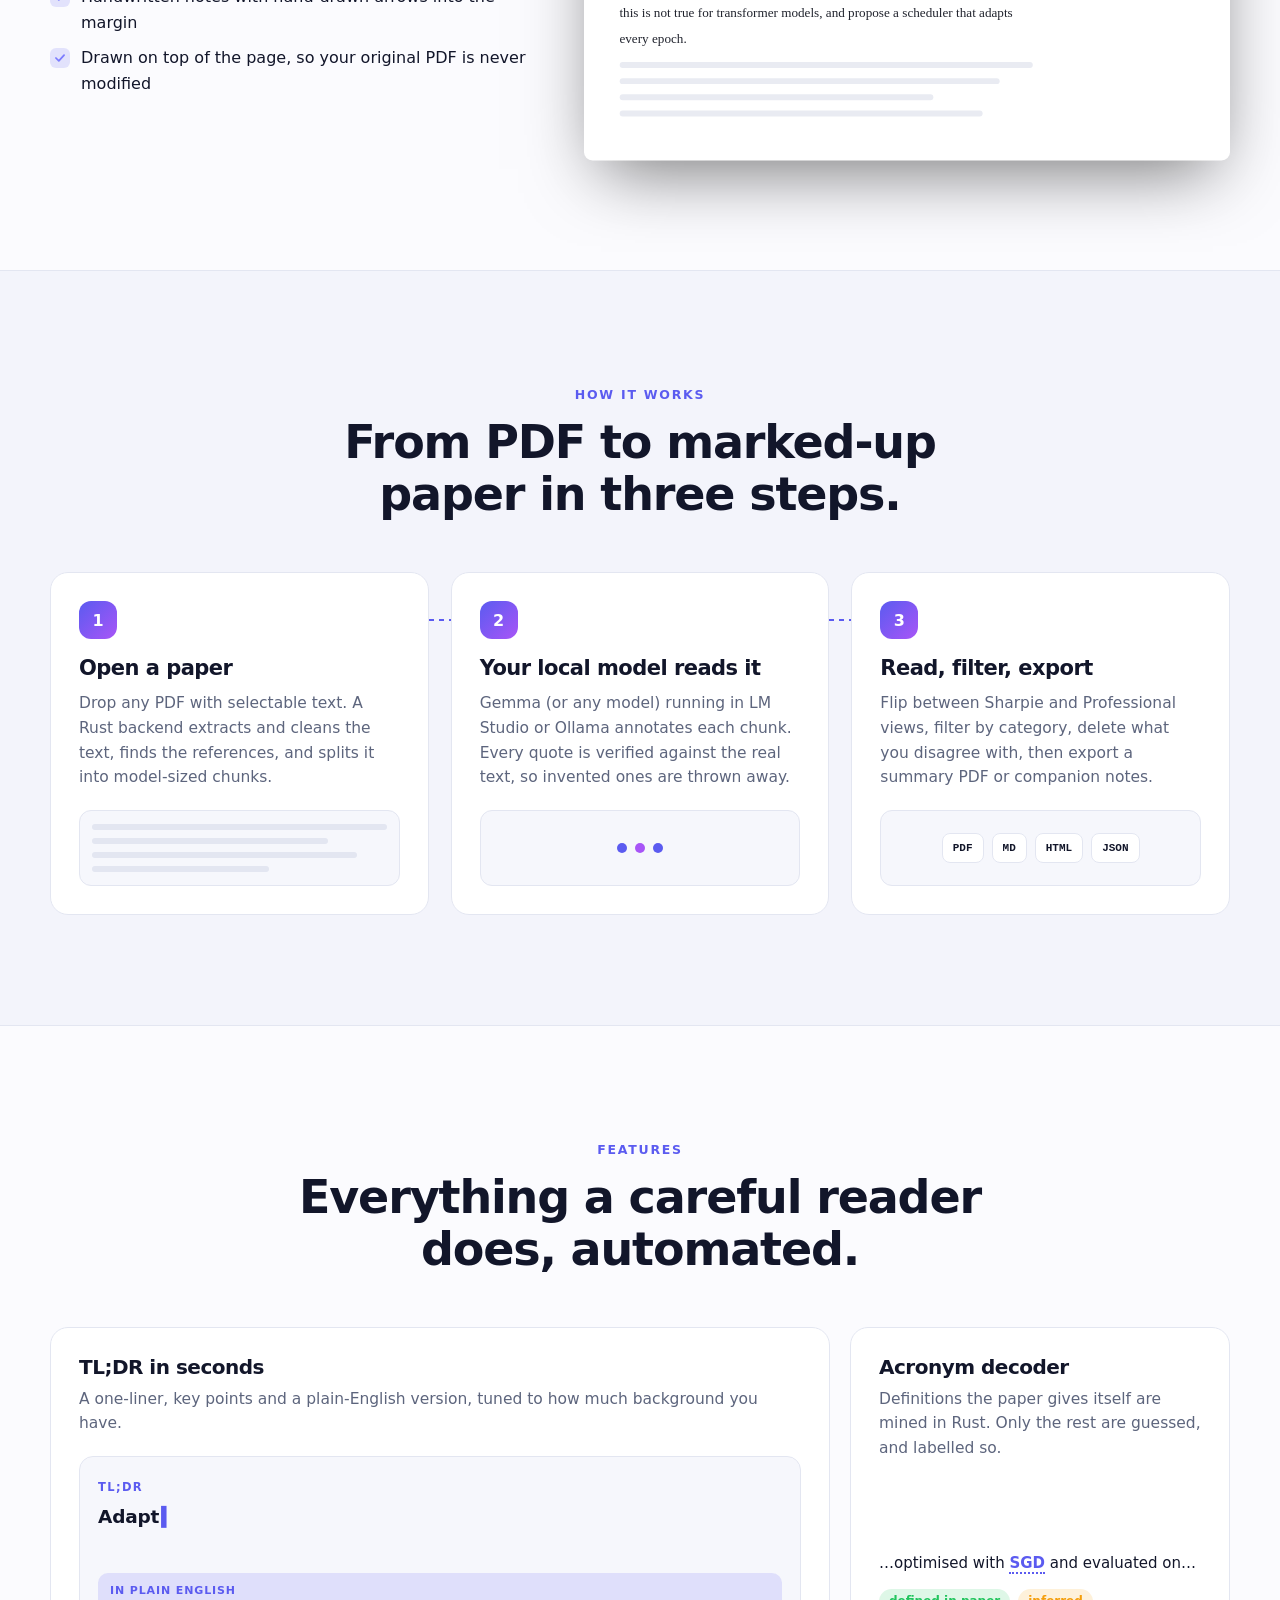
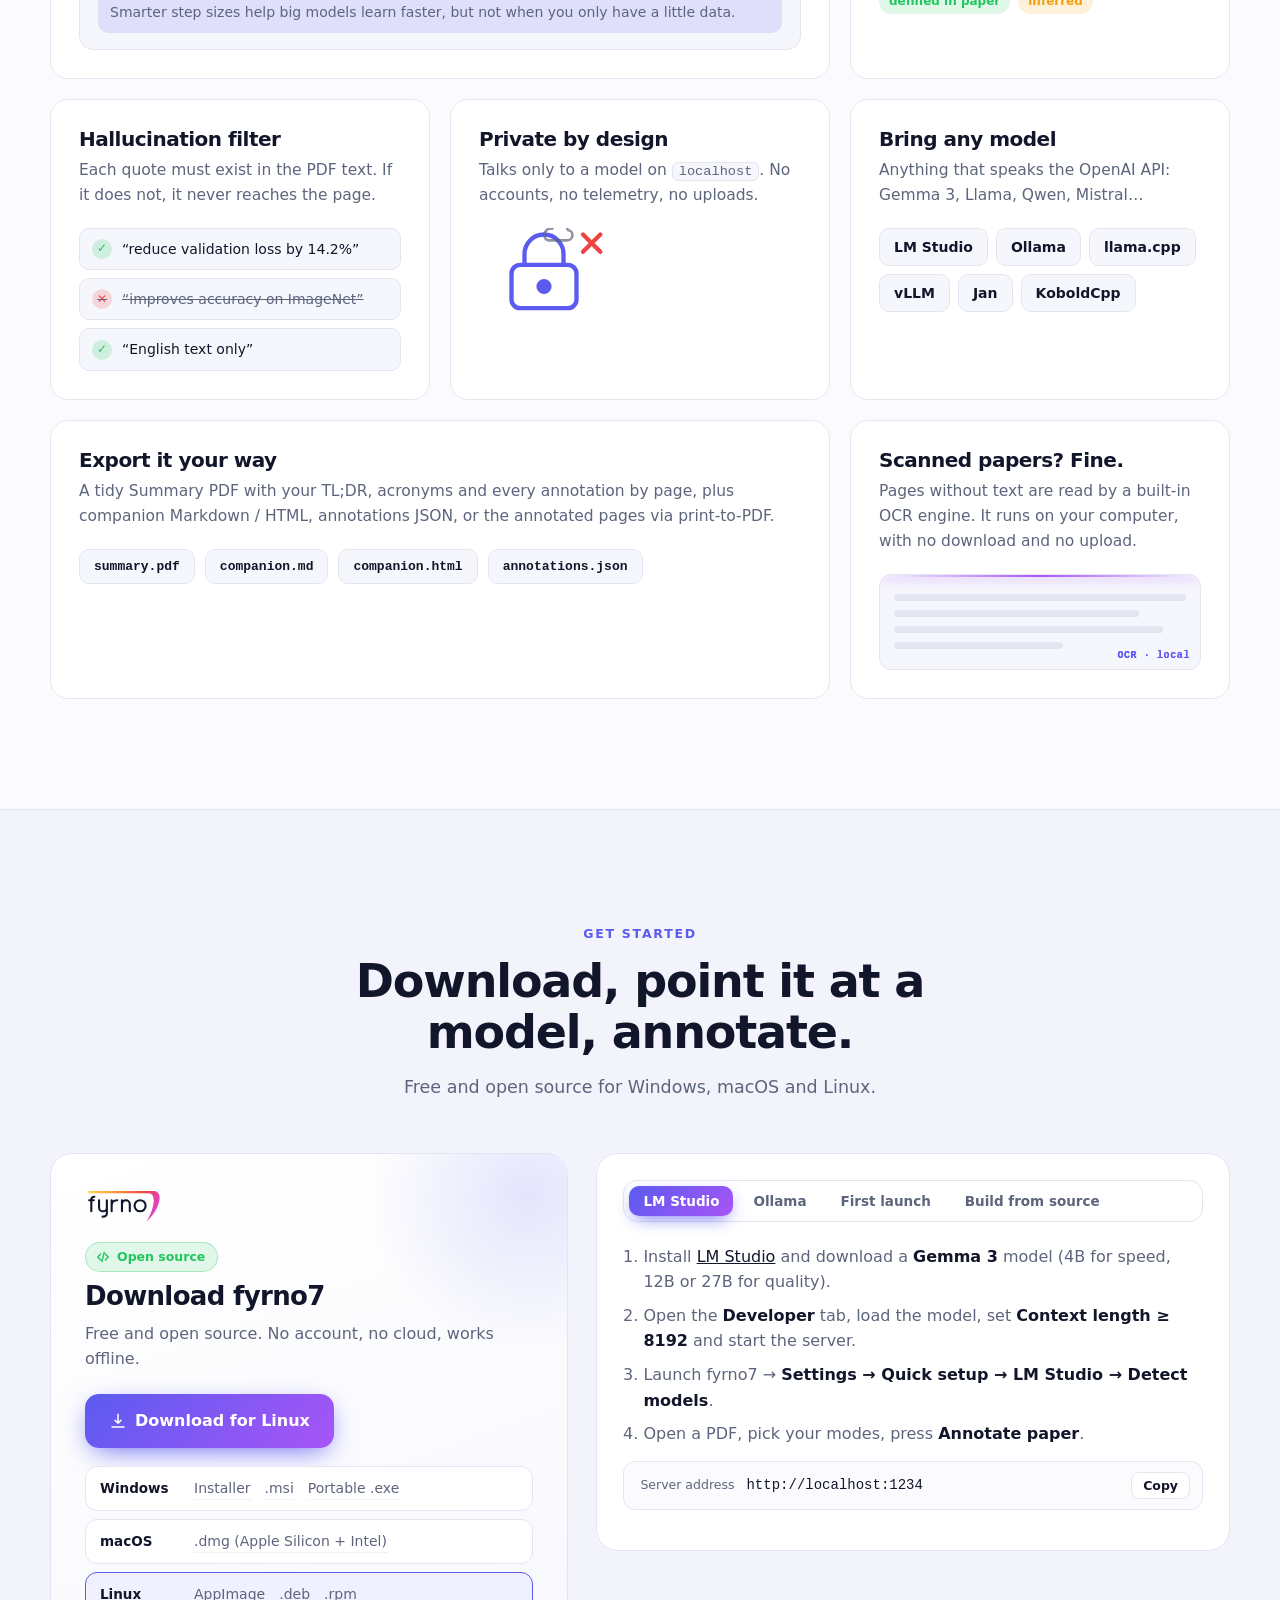
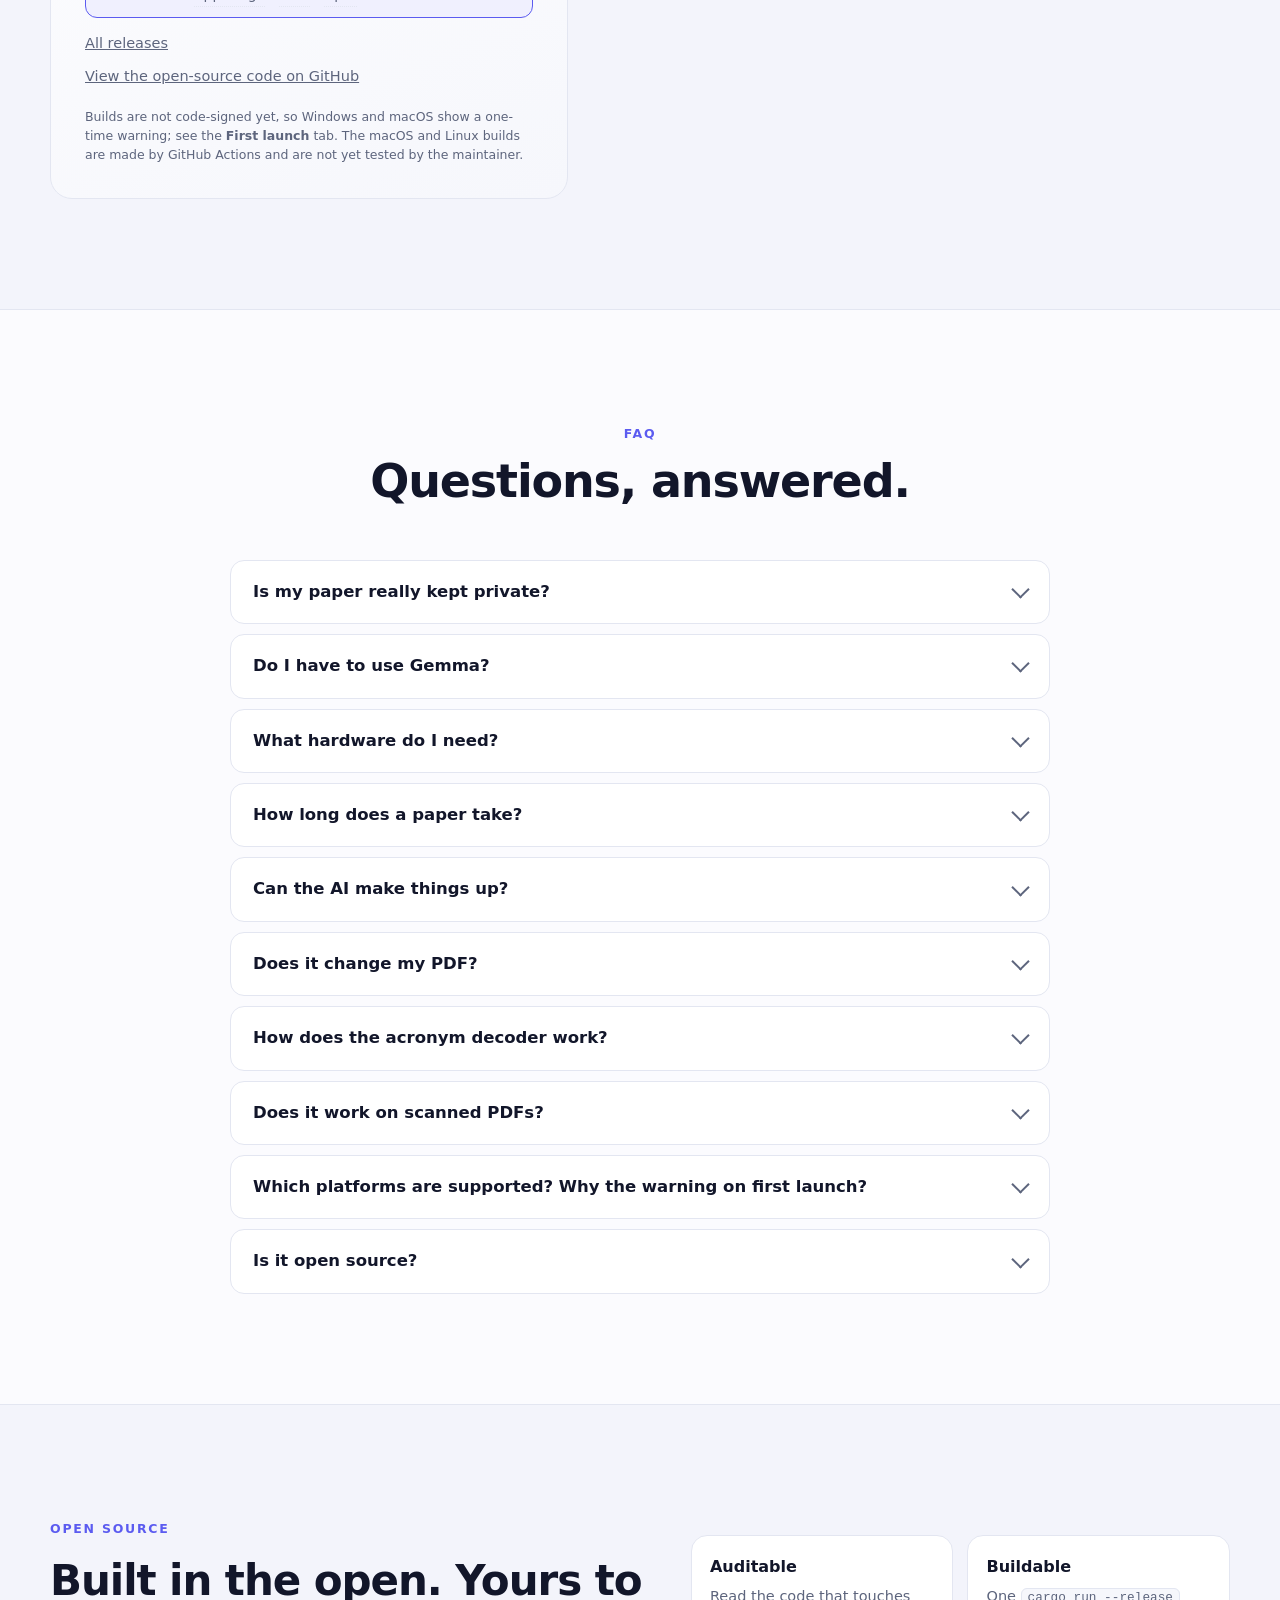
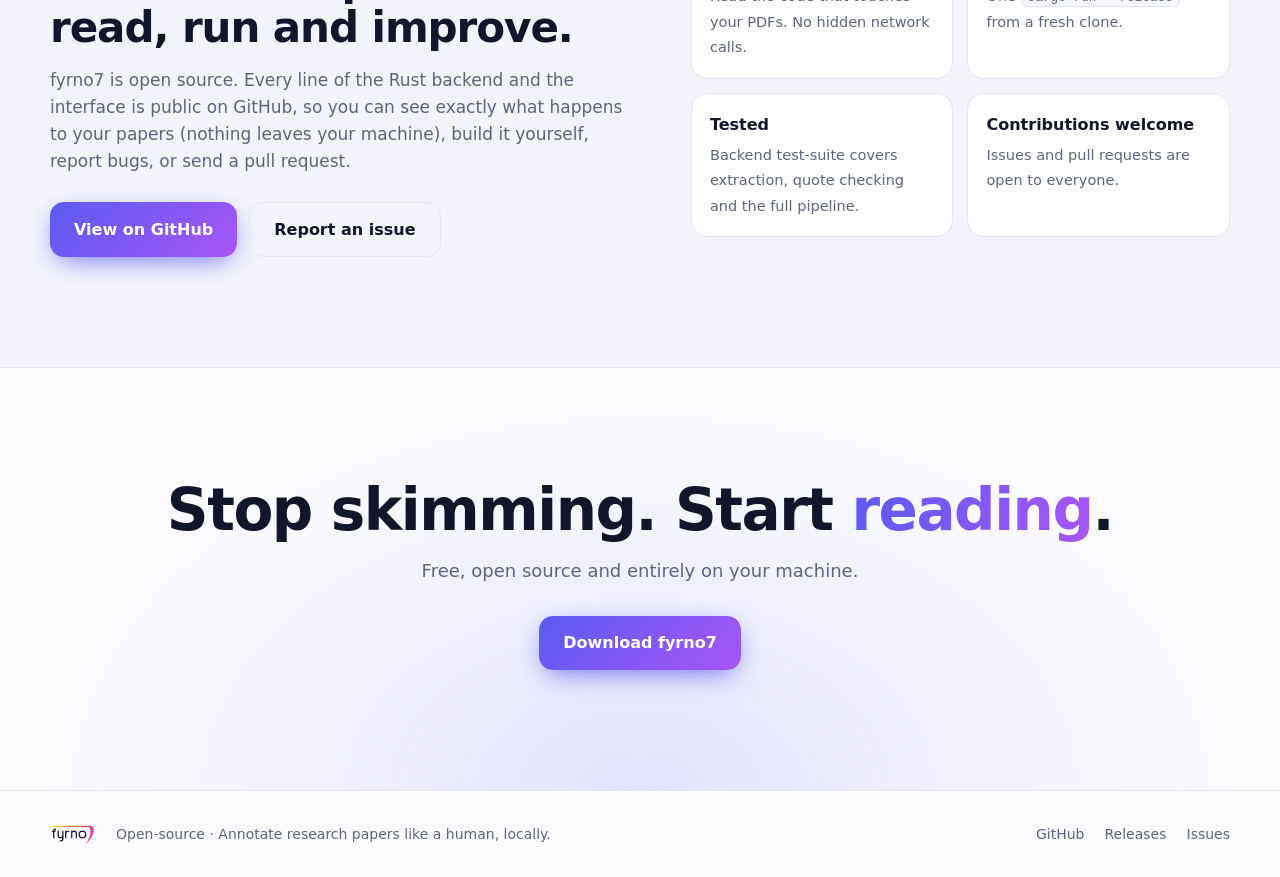
==== commit c2cddaa2: "Rename to fyrno7: new wordmark and fire-gradient logo, new icons, v0.3.0 Co-Authored-By: Claude Sonn" ====
--- a/site/index.html
+++ b/site/index.html
@@ -3,9 +3,9 @@
 <head>
   <meta charset="utf-8" />
   <meta name="viewport" content="width=device-width, initial-scale=1" />
-  <title>neuron7 · Annotate research papers like a human, with a local LLM</title>
-  <meta name="description" content="neuron7 is an open-source desktop app that reads research papers and marks them up like a human: Sharpie circles, professional review comments, a companion notes document, an acronym decoder and a TL;DR. Runs entirely on your computer with Gemma, LM Studio or Ollama." />
-  <meta property="og:title" content="neuron7 · Read papers like a human would" />
+  <title>fyrno7 · Annotate research papers like a human, with a local LLM</title>
+  <meta name="description" content="fyrno7 is an open-source desktop app that reads research papers and marks them up like a human: Sharpie circles, professional review comments, a companion notes document, an acronym decoder and a TL;DR. Runs entirely on your computer with Gemma, LM Studio or Ollama." />
+  <meta property="og:title" content="fyrno7 · Read papers like a human would" />
   <meta property="og:description" content="Open-source, local-first paper annotation with Sharpie and professional modes, acronym decoding and TL;DRs." />
   <meta name="theme-color" content="#0b0d14" />
   <link rel="icon" href="favicon.svg" type="image/svg+xml" />
@@ -16,26 +16,26 @@
 <!-- reusable logo (inherits text colour) -->
 <svg width="0" height="0" style="position:absolute" aria-hidden="true">
   <defs>
-    <linearGradient id="n7g" gradientUnits="userSpaceOnUse" x1="0" y1="0" x2="480" y2="160"><stop offset="0" stop-color="#6366f1"/><stop offset="1" stop-color="#d946ef"/></linearGradient>
-    <symbol id="logo" viewBox="-8 -8 500 178">
-      <g fill="none" stroke="currentColor" stroke-width="11" stroke-linecap="round" stroke-linejoin="round">
-        <path d="M5.5 94V36M5.5 56.5A20.5 20.5 0 0 1 46.5 56.5V94"/><path d="M71.5 65H129.5M129.5 65A29 29 0 1 0 122.7 83.6"/>
-        <path d="M154.5 36V73.5A20.5 20.5 0 0 0 195.5 73.5M195.5 36V94"/><path d="M220.5 94V36M220.5 64C220.5 45 233 36.5 250 36.5"/>
-        <circle cx="304" cy="65" r="29"/><path d="M358 94V36M358 56.5A20.5 20.5 0 0 1 399 56.5V94"/>
+    <linearGradient id="f7g" gradientUnits="userSpaceOnUse" x1="0" y1="0" x2="360" y2="165"><stop offset="0" stop-color="#fde047"/><stop offset="0.34" stop-color="#fb923c"/><stop offset="0.68" stop-color="#ef4444"/><stop offset="1" stop-color="#d946ef"/></linearGradient>
+    <symbol id="logo" viewBox="-8 -8 392 178">
+      <g transform="translate(0 12)" fill="none" stroke="currentColor" stroke-width="11" stroke-linecap="round" stroke-linejoin="round">
+        <path d="M17 94V32C17 23 23 18 33 18M6 36H30"/><path d="M57.5 36V73.5A20.5 20.5 0 0 0 98.5 73.5M98.5 36V104C98.5 116 90 122 76 122"/>
+        <path d="M123.5 94V36M123.5 64C123.5 45 136 36.5 153 36.5"/><path d="M177.5 94V36M177.5 56.5A20.5 20.5 0 0 1 218.5 56.5V94"/>
+        <circle cx="272.5" cy="65" r="29"/>
       </g>
-      <path fill="url(#n7g)" d="M5.5 0H440C466 0 484 14 480 42C474 84 440 126 392 162C420 122 438 86 441 56C443 34 434 11 408 11H5.5A5.5 5.5 0 0 1 5.5 0Z"/>
+      <path fill="url(#f7g)" stroke="none" d="M5.5 0H343.2C363.5 0 377.5 14 374.4 42C369.7 84 343.2 126 305.8 162C327.6 122 341.6 86 344 56C345.5 34 338.5 11 318.2 11H5.5A5.5 5.5 0 0 1 5.5 0Z"/>
     </symbol>
   </defs>
 </svg>
 
 <header class="nav" id="nav">
   <div class="wrap nav-in">
-    <a class="logo" href="#top" aria-label="neuron7 home"><svg viewBox="-8 -8 500 178"><use href="#logo"/></svg></a>
+    <a class="logo" href="#top" aria-label="fyrno7 home"><svg viewBox="-8 -8 392 178"><use href="#logo"/></svg></a>
     <nav class="links">
       <a href="#modes">Modes</a><a href="#features">Features</a><a href="#install">Install</a><a href="#open-source">Open source</a><a href="#faq">FAQ</a>
     </nav>
     <div class="nav-cta">
-      <a class="btn ghost" href="https://github.com/realaaravdas/neuron7" target="_blank" rel="noopener"><svg class="ico" viewBox="0 0 24 24"><path d="M12 .5a11.5 11.5 0 0 0-3.6 22.4c.6.1.8-.2.8-.6v-2c-3.2.7-3.9-1.5-3.9-1.5-.5-1.3-1.3-1.7-1.3-1.7-1-.7.1-.7.1-.7 1.2.1 1.8 1.2 1.8 1.2 1 1.8 2.8 1.3 3.5 1 .1-.8.4-1.3.8-1.6-2.6-.3-5.3-1.3-5.3-5.7 0-1.3.5-2.3 1.2-3.1-.1-.3-.5-1.5.1-3.1 0 0 1-.3 3.2 1.2a11 11 0 0 1 5.8 0c2.2-1.5 3.200-1.200 3.200-1.200.6 1.600.2 2.800.1 3.100.8.8 1.200 1.800 1.200 3.100 0 4.400-2.700 5.400-5.300 5.700.4.4.8 1.100.8 2.200v3.200c0 .4.2.7.8.6A11.500 11.500 0 0 0 12 .5z"/></svg>GitHub</a>
+      <a class="btn ghost" href="https://github.com/realaaravdas/fyrno7" target="_blank" rel="noopener"><svg class="ico" viewBox="0 0 24 24"><path d="M12 .5a11.5 11.5 0 0 0-3.6 22.4c.6.1.8-.2.8-.6v-2c-3.2.7-3.9-1.5-3.9-1.5-.5-1.3-1.3-1.7-1.3-1.7-1-.7.1-.7.1-.7 1.2.1 1.8 1.2 1.8 1.2 1 1.8 2.8 1.3 3.5 1 .1-.8.4-1.3.8-1.6-2.6-.3-5.3-1.3-5.3-5.7 0-1.3.5-2.3 1.2-3.1-.1-.3-.5-1.5.1-3.1 0 0 1-.3 3.2 1.2a11 11 0 0 1 5.8 0c2.2-1.5 3.200-1.200 3.200-1.200.6 1.600.2 2.800.1 3.100.8.8 1.200 1.800 1.200 3.100 0 4.400-2.700 5.400-5.300 5.700.4.4.8 1.100.8 2.200v3.200c0 .4.2.7.8.6A11.500 11.500 0 0 0 12 .5z"/></svg>GitHub</a>
       <a class="btn primary" href="#install">Download</a>
     </div>
   </div>
@@ -49,10 +49,10 @@
       <div class="hero-copy">
         <span class="eyebrow"><i></i> Open source · 100% local · Windows, macOS, Linux</span>
         <h1>Read papers the way a <em>human</em> does.</h1>
-        <p class="lead">neuron7 reads your research PDFs with a local LLM and marks them up like a sharp colleague with a Sharpie: circles, underlines, questions in the margin. Or like a reviewer with a pen. Plus a TL;DR and an acronym decoder. Nothing ever leaves your computer.</p>
+        <p class="lead">fyrno7 reads your research PDFs with a local LLM and marks them up like a sharp colleague with a Sharpie: circles, underlines, questions in the margin. Or like a reviewer with a pen. Plus a TL;DR and an acronym decoder. Nothing ever leaves your computer.</p>
         <div class="cta">
           <a class="btn primary lg" href="#install"><svg class="ico" viewBox="0 0 24 24"><path d="M12 3v12m0 0 4-4m-4 4-4-4M4 20h16"/></svg>Download for Windows</a>
-          <a class="btn ghost lg" href="https://github.com/realaaravdas/neuron7" target="_blank" rel="noopener">View source</a>
+          <a class="btn ghost lg" href="https://github.com/realaaravdas/fyrno7" target="_blank" rel="noopener">View source</a>
         </div>
         <ul class="trust"><li><b data-count="0">0</b> uploads</li><li><b data-count="4">4</b> export formats</li><li><b>Rust</b> backend</li></ul>
       </div>
@@ -121,18 +121,18 @@
       <header class="sec-h"><span class="kicker">Get started</span><h2>Download, point it at a model, annotate.</h2><p>Free and open source for Windows, macOS and Linux.</p></header>
       <div class="install">
         <div class="dl-card">
-          <svg viewBox="-8 -8 500 178" class="dl-logo"><use href="#logo"/></svg>
+          <svg viewBox="-8 -8 392 178" class="dl-logo"><use href="#logo"/></svg>
           <span class="oss-badge"><svg class="ico" viewBox="0 0 24 24"><path d="M8 7 3 12l5 5M16 7l5 5-5 5M14 4l-4 16"/></svg>Open source</span>
-          <h3>Download neuron7</h3>
+          <h3>Download fyrno7</h3>
           <p>Free and open source. No account, no cloud, works offline.</p>
-          <a class="btn primary lg" id="dlPrimary" href="https://github.com/realaaravdas/neuron7/releases/latest/download/neuron7-windows-x64-setup.exe"><svg class="ico" viewBox="0 0 24 24"><path d="M12 3v12m0 0 4-4m-4 4-4-4M4 20h16"/></svg><span id="dlLabel">Download for Windows</span></a>
+          <a class="btn primary lg" id="dlPrimary" href="https://github.com/realaaravdas/fyrno7/releases/latest/download/fyrno7-windows-x64-setup.exe"><svg class="ico" viewBox="0 0 24 24"><path d="M12 3v12m0 0 4-4m-4 4-4-4M4 20h16"/></svg><span id="dlLabel">Download for Windows</span></a>
           <div class="os-list">
-            <div class="os" data-os="windows"><b>Windows</b><span><a href="https://github.com/realaaravdas/neuron7/releases/latest/download/neuron7-windows-x64-setup.exe">Installer</a><a href="https://github.com/realaaravdas/neuron7/releases/latest/download/neuron7-windows-x64.msi">.msi</a><a href="https://github.com/realaaravdas/neuron7/releases/latest/download/neuron7-windows-x64.exe">Portable .exe</a></span></div>
-            <div class="os" data-os="mac"><b>macOS</b><span><a href="https://github.com/realaaravdas/neuron7/releases/latest/download/neuron7-macos-universal.dmg">.dmg (Apple Silicon + Intel)</a></span></div>
-            <div class="os" data-os="linux"><b>Linux</b><span><a href="https://github.com/realaaravdas/neuron7/releases/latest/download/neuron7-linux-x86_64.AppImage">AppImage</a><a href="https://github.com/realaaravdas/neuron7/releases/latest/download/neuron7-linux-amd64.deb">.deb</a><a href="https://github.com/realaaravdas/neuron7/releases/latest/download/neuron7-linux-x86_64.rpm">.rpm</a></span></div>
-          </div>
-          <a class="muted-link" href="https://github.com/realaaravdas/neuron7/releases" target="_blank" rel="noopener">All releases</a>
-          <a class="muted-link" href="https://github.com/realaaravdas/neuron7" target="_blank" rel="noopener">View the open-source code on GitHub</a>
+            <div class="os" data-os="windows"><b>Windows</b><span><a href="https://github.com/realaaravdas/fyrno7/releases/latest/download/fyrno7-windows-x64-setup.exe">Installer</a><a href="https://github.com/realaaravdas/fyrno7/releases/latest/download/fyrno7-windows-x64.msi">.msi</a><a href="https://github.com/realaaravdas/fyrno7/releases/latest/download/fyrno7-windows-x64.exe">Portable .exe</a></span></div>
+            <div class="os" data-os="mac"><b>macOS</b><span><a href="https://github.com/realaaravdas/fyrno7/releases/latest/download/fyrno7-macos-universal.dmg">.dmg (Apple Silicon + Intel)</a></span></div>
+            <div class="os" data-os="linux"><b>Linux</b><span><a href="https://github.com/realaaravdas/fyrno7/releases/latest/download/fyrno7-linux-x86_64.AppImage">AppImage</a><a href="https://github.com/realaaravdas/fyrno7/releases/latest/download/fyrno7-linux-amd64.deb">.deb</a><a href="https://github.com/realaaravdas/fyrno7/releases/latest/download/fyrno7-linux-x86_64.rpm">.rpm</a></span></div>
+          </div>
+          <a class="muted-link" href="https://github.com/realaaravdas/fyrno7/releases" target="_blank" rel="noopener">All releases</a>
+          <a class="muted-link" href="https://github.com/realaaravdas/fyrno7" target="_blank" rel="noopener">View the open-source code on GitHub</a>
           <small>Builds are not code-signed yet, so Windows and macOS show a one-time warning; see the <b>First launch</b> tab. The macOS and Linux builds are made by GitHub Actions and are not yet tested by the maintainer.</small>
         </div>
         <div class="steps-box">
@@ -143,7 +143,7 @@
             <ol class="ol">
               <li>Install <a href="https://lmstudio.ai" target="_blank" rel="noopener">LM Studio</a> and download a <b>Gemma 3</b> model (4B for speed, 12B or 27B for quality).</li>
               <li>Open the <b>Developer</b> tab, load the model, set <b>Context length ≥ 8192</b> and start the server.</li>
-              <li>Launch neuron7 → <b>Settings → Quick setup → LM Studio → Detect models</b>.</li>
+              <li>Launch fyrno7 → <b>Settings → Quick setup → LM Studio → Detect models</b>.</li>
               <li>Open a PDF, pick your modes, press <b>Annotate paper</b>.</li>
             </ol>
             <div class="code"><span>Server address</span><code>http://localhost:1234</code><button class="copy" data-copy="http://localhost:1234">Copy</button></div>
@@ -154,26 +154,26 @@
               <li>Pull a model:</li>
             </ol>
             <div class="code"><code>ollama pull gemma3</code><button class="copy" data-copy="ollama pull gemma3">Copy</button></div>
-            <ol class="ol" start="3"><li>In neuron7 choose <b>Quick setup → Ollama</b> and press <b>Detect models</b>.</li></ol>
+            <ol class="ol" start="3"><li>In fyrno7 choose <b>Quick setup → Ollama</b> and press <b>Detect models</b>.</li></ol>
             <div class="code"><span>Server address</span><code>http://localhost:11434</code><button class="copy" data-copy="http://localhost:11434">Copy</button></div>
           </div>
           <div class="inst-pane" data-i="first">
             <ol class="ol">
               <li><b>Windows:</b> if SmartScreen says "Windows protected your PC", click <b>More info</b> then <b>Run anyway</b>.</li>
-              <li><b>macOS:</b> drag neuron7 to Applications, then right-click it and choose <b>Open</b>. If macOS says the app is "damaged", run this in Terminal:</li>
-            </ol>
-            <div class="code"><code>xattr -dr com.apple.quarantine /Applications/neuron7.app</code><button class="copy" data-copy="xattr -dr com.apple.quarantine /Applications/neuron7.app">Copy</button></div>
+              <li><b>macOS:</b> drag fyrno7 to Applications, then right-click it and choose <b>Open</b>. If macOS says the app is "damaged", run this in Terminal:</li>
+            </ol>
+            <div class="code"><code>xattr -dr com.apple.quarantine /Applications/fyrno7.app</code><button class="copy" data-copy="xattr -dr com.apple.quarantine /Applications/fyrno7.app">Copy</button></div>
             <ol class="ol" start="3">
               <li><b>Linux AppImage:</b> make it executable, then run it:</li>
             </ol>
-            <div class="code"><code>chmod +x neuron7-linux-x86_64.AppImage &amp;&amp; ./neuron7-linux-x86_64.AppImage</code><button class="copy" data-copy="chmod +x neuron7-linux-x86_64.AppImage &amp;&amp; ./neuron7-linux-x86_64.AppImage">Copy</button></div>
-            <p class="note">The .deb and .rpm packages install like any other: <code>sudo apt install ./neuron7-linux-amd64.deb</code> or <code>sudo dnf install ./neuron7-linux-x86_64.rpm</code>.</p>
+            <div class="code"><code>chmod +x fyrno7-linux-x86_64.AppImage &amp;&amp; ./fyrno7-linux-x86_64.AppImage</code><button class="copy" data-copy="chmod +x fyrno7-linux-x86_64.AppImage &amp;&amp; ./fyrno7-linux-x86_64.AppImage">Copy</button></div>
+            <p class="note">The .deb and .rpm packages install like any other: <code>sudo apt install ./fyrno7-linux-amd64.deb</code> or <code>sudo dnf install ./fyrno7-linux-x86_64.rpm</code>.</p>
           </div>
           <div class="inst-pane" data-i="src">
             <p class="note">Requires <a href="https://rustup.rs" target="_blank" rel="noopener">Rust</a> (stable). On Windows you also need the MSVC build tools; WebView2 ships with Windows 11.</p>
-            <div class="code multi"><code>git clone https://github.com/realaaravdas/neuron7.git
-cd neuron7/src-tauri
-cargo run --release</code><button class="copy" data-copy="git clone https://github.com/realaaravdas/neuron7.git&#10;cd neuron7/src-tauri&#10;cargo run --release">Copy</button></div>
+            <div class="code multi"><code>git clone https://github.com/realaaravdas/fyrno7.git
+cd fyrno7/src-tauri
+cargo run --release</code><button class="copy" data-copy="git clone https://github.com/realaaravdas/fyrno7.git&#10;cd fyrno7/src-tauri&#10;cargo run --release">Copy</button></div>
             <p class="note">Run <code>cargo test</code> to execute the backend test-suite (PDF extraction, quote matching, acronyms, and the whole pipeline against a fake LLM server).</p>
           </div>
         </div>
@@ -186,16 +186,16 @@
     <div class="wrap narrow">
       <header class="sec-h"><span class="kicker">FAQ</span><h2>Questions, answered.</h2></header>
       <div class="faq" id="faqList">
-        <details><summary>Is my paper really kept private?</summary><div><p>Yes. neuron7 only talks to the model server you configure, which normally runs on <code>localhost</code>. There are no accounts, no analytics and no cloud calls. If you point it at a remote server, that is your choice, and the text will go there.</p></div></details>
+        <details><summary>Is my paper really kept private?</summary><div><p>Yes. fyrno7 only talks to the model server you configure, which normally runs on <code>localhost</code>. There are no accounts, no analytics and no cloud calls. If you point it at a remote server, that is your choice, and the text will go there.</p></div></details>
         <details><summary>Do I have to use Gemma?</summary><div><p>No. Gemma 3 works well and is the suggested default, but any chat model behind an OpenAI-compatible endpoint works: LM Studio, Ollama, llama.cpp’s <code>llama-server</code>, Jan, KoboldCpp or vLLM. Bigger models give sharper annotations.</p></div></details>
-        <details><summary>What hardware do I need?</summary><div><p>It depends on the model you choose. Small models (around 4B parameters, quantised) run on most modern laptops. 12B and 27B models give noticeably better judgement but want a good GPU or plenty of RAM. neuron7 itself is light.</p></div></details>
+        <details><summary>What hardware do I need?</summary><div><p>It depends on the model you choose. Small models (around 4B parameters, quantised) run on most modern laptops. 12B and 27B models give noticeably better judgement but want a good GPU or plenty of RAM. fyrno7 itself is light.</p></div></details>
         <details><summary>How long does a paper take?</summary><div><p>That is down to your model and hardware. The paper is processed in chunks with a live progress bar, and you can cancel at any time. A failed chunk only costs you that chunk.</p></div></details>
         <details><summary>Can the AI make things up?</summary><div><p>Every annotation’s quote is checked against the PDF’s own text in Rust, and anything that cannot be found is discarded. The <em>judgement</em> (“this looks weak”) is still the model’s opinion, so treat it like a well-read colleague’s margin notes, not ground truth. You can delete any annotation you disagree with.</p></div></details>
         <details><summary>Does it change my PDF?</summary><div><p>No. Annotations are drawn on top of the page in the app. Your original file is never modified. You can export a separate Summary PDF, or print the annotated pages to a new PDF.</p></div></details>
         <details><summary>How does the acronym decoder work?</summary><div><p>Definitions written in the paper, like “Stochastic Gradient Descent (SGD)”, are found with pattern matching and are marked <em>defined in paper</em>. Only abbreviations that are never defined are sent to the model, and they are labelled <em>inferred</em>. When the model is not sure, it says so instead of guessing.</p></div></details>
-        <details><summary>Does it work on scanned PDFs?</summary><div><p>Yes. If a page has no selectable text, neuron7 runs OCR on it automatically before annotating. The OCR engine and its models are built into the app and run entirely on your computer, with nothing downloaded or uploaded. Accuracy is best on clean, upright, English or Latin-script pages; badly skewed or low-resolution scans will give rougher text.</p></div></details>
+        <details><summary>Does it work on scanned PDFs?</summary><div><p>Yes. If a page has no selectable text, fyrno7 runs OCR on it automatically before annotating. The OCR engine and its models are built into the app and run entirely on your computer, with nothing downloaded or uploaded. Accuracy is best on clean, upright, English or Latin-script pages; badly skewed or low-resolution scans will give rougher text.</p></div></details>
         <details><summary>Which platforms are supported? Why the warning on first launch?</summary><div><p>Windows, macOS (Apple Silicon and Intel) and Linux builds are published with each release. The macOS and Linux builds are produced by GitHub Actions and have not been tested by the maintainer yet, so please report problems. The apps are not code-signed, so Windows SmartScreen and macOS Gatekeeper show a one-time warning; the <b>First launch</b> tab explains how to open them.</p></div></details>
-        <details><summary>Is it open source?</summary><div><p>Yes, the full source is public on <a href="https://github.com/realaaravdas/neuron7" target="_blank" rel="noopener">GitHub</a>. Issues and pull requests are welcome.</p></div></details>
+        <details><summary>Is it open source?</summary><div><p>Yes, the full source is public on <a href="https://github.com/realaaravdas/fyrno7" target="_blank" rel="noopener">GitHub</a>. Issues and pull requests are welcome.</p></div></details>
       </div>
     </div>
   </section>
@@ -206,10 +206,10 @@
       <div class="oss-copy">
         <span class="kicker">Open source</span>
         <h2>Built in the open. Yours to read, run and improve.</h2>
-        <p>neuron7 is open source. Every line of the Rust backend and the interface is public on GitHub, so you can see exactly what happens to your papers (nothing leaves your machine), build it yourself, report bugs, or send a pull request.</p>
+        <p>fyrno7 is open source. Every line of the Rust backend and the interface is public on GitHub, so you can see exactly what happens to your papers (nothing leaves your machine), build it yourself, report bugs, or send a pull request.</p>
         <div class="cta">
-          <a class="btn primary lg" href="https://github.com/realaaravdas/neuron7" target="_blank" rel="noopener">View on GitHub</a>
-          <a class="btn ghost lg" href="https://github.com/realaaravdas/neuron7/issues" target="_blank" rel="noopener">Report an issue</a>
+          <a class="btn primary lg" href="https://github.com/realaaravdas/fyrno7" target="_blank" rel="noopener">View on GitHub</a>
+          <a class="btn ghost lg" href="https://github.com/realaaravdas/fyrno7/issues" target="_blank" rel="noopener">Report an issue</a>
         </div>
       </div>
       <ul class="oss-points">
@@ -226,16 +226,16 @@
     <div class="wrap">
       <h2>Stop skimming. Start <em>reading</em>.</h2>
       <p>Free, open source and entirely on your machine.</p>
-      <a class="btn primary lg" href="https://github.com/realaaravdas/neuron7/releases/latest/download/neuron7-windows-x64.exe">Download neuron7</a>
+      <a class="btn primary lg" href="https://github.com/realaaravdas/fyrno7/releases/latest/download/fyrno7-windows-x64.exe">Download fyrno7</a>
     </div>
   </section>
 </main>
 
 <footer class="foot">
   <div class="wrap foot-in">
-    <svg viewBox="-8 -8 500 178" class="flogo"><use href="#logo"/></svg>
+    <svg viewBox="-8 -8 392 178" class="flogo"><use href="#logo"/></svg>
     <span>Open-source · Annotate research papers like a human, locally.</span>
-    <nav><a href="https://github.com/realaaravdas/neuron7" target="_blank" rel="noopener">GitHub</a><a href="https://github.com/realaaravdas/neuron7/releases" target="_blank" rel="noopener">Releases</a><a href="https://github.com/realaaravdas/neuron7/issues" target="_blank" rel="noopener">Issues</a></nav>
+    <nav><a href="https://github.com/realaaravdas/fyrno7" target="_blank" rel="noopener">GitHub</a><a href="https://github.com/realaaravdas/fyrno7/releases" target="_blank" rel="noopener">Releases</a><a href="https://github.com/realaaravdas/fyrno7/issues" target="_blank" rel="noopener">Issues</a></nav>
   </div>
 </footer>
 
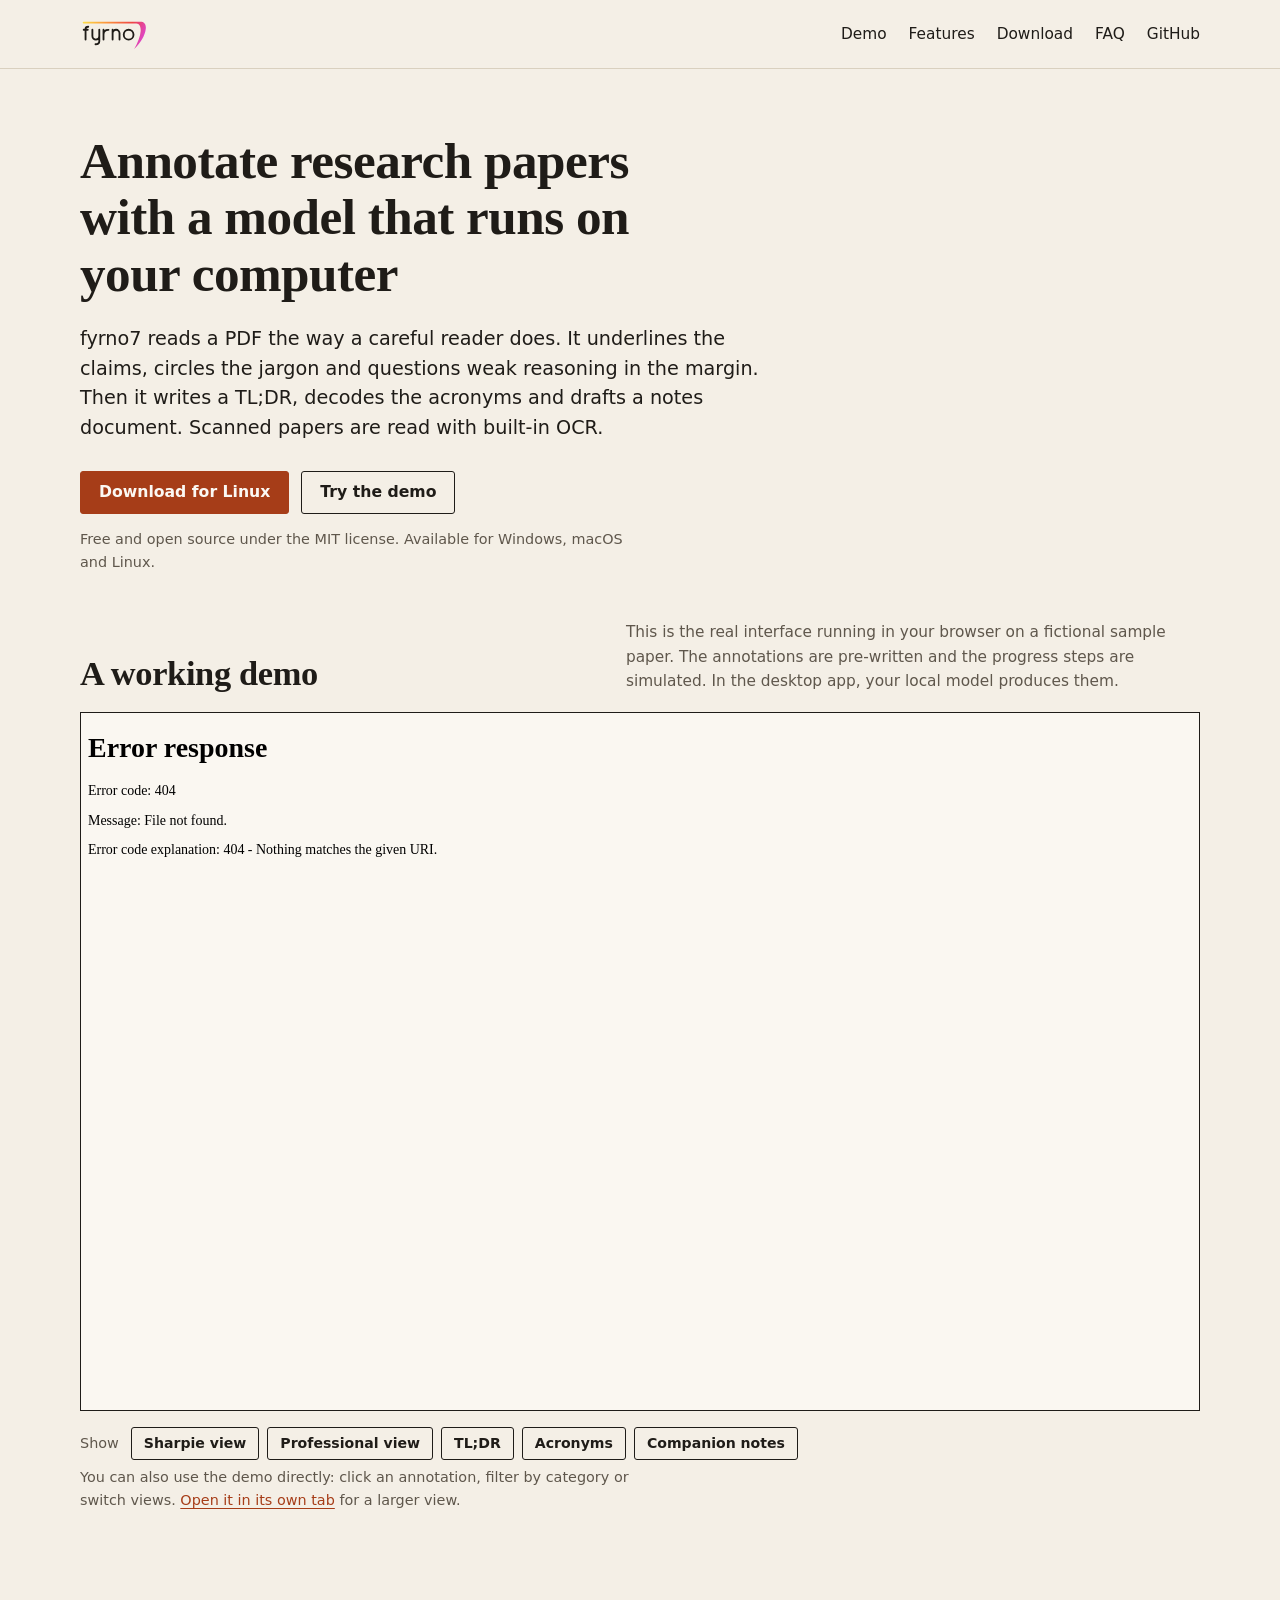
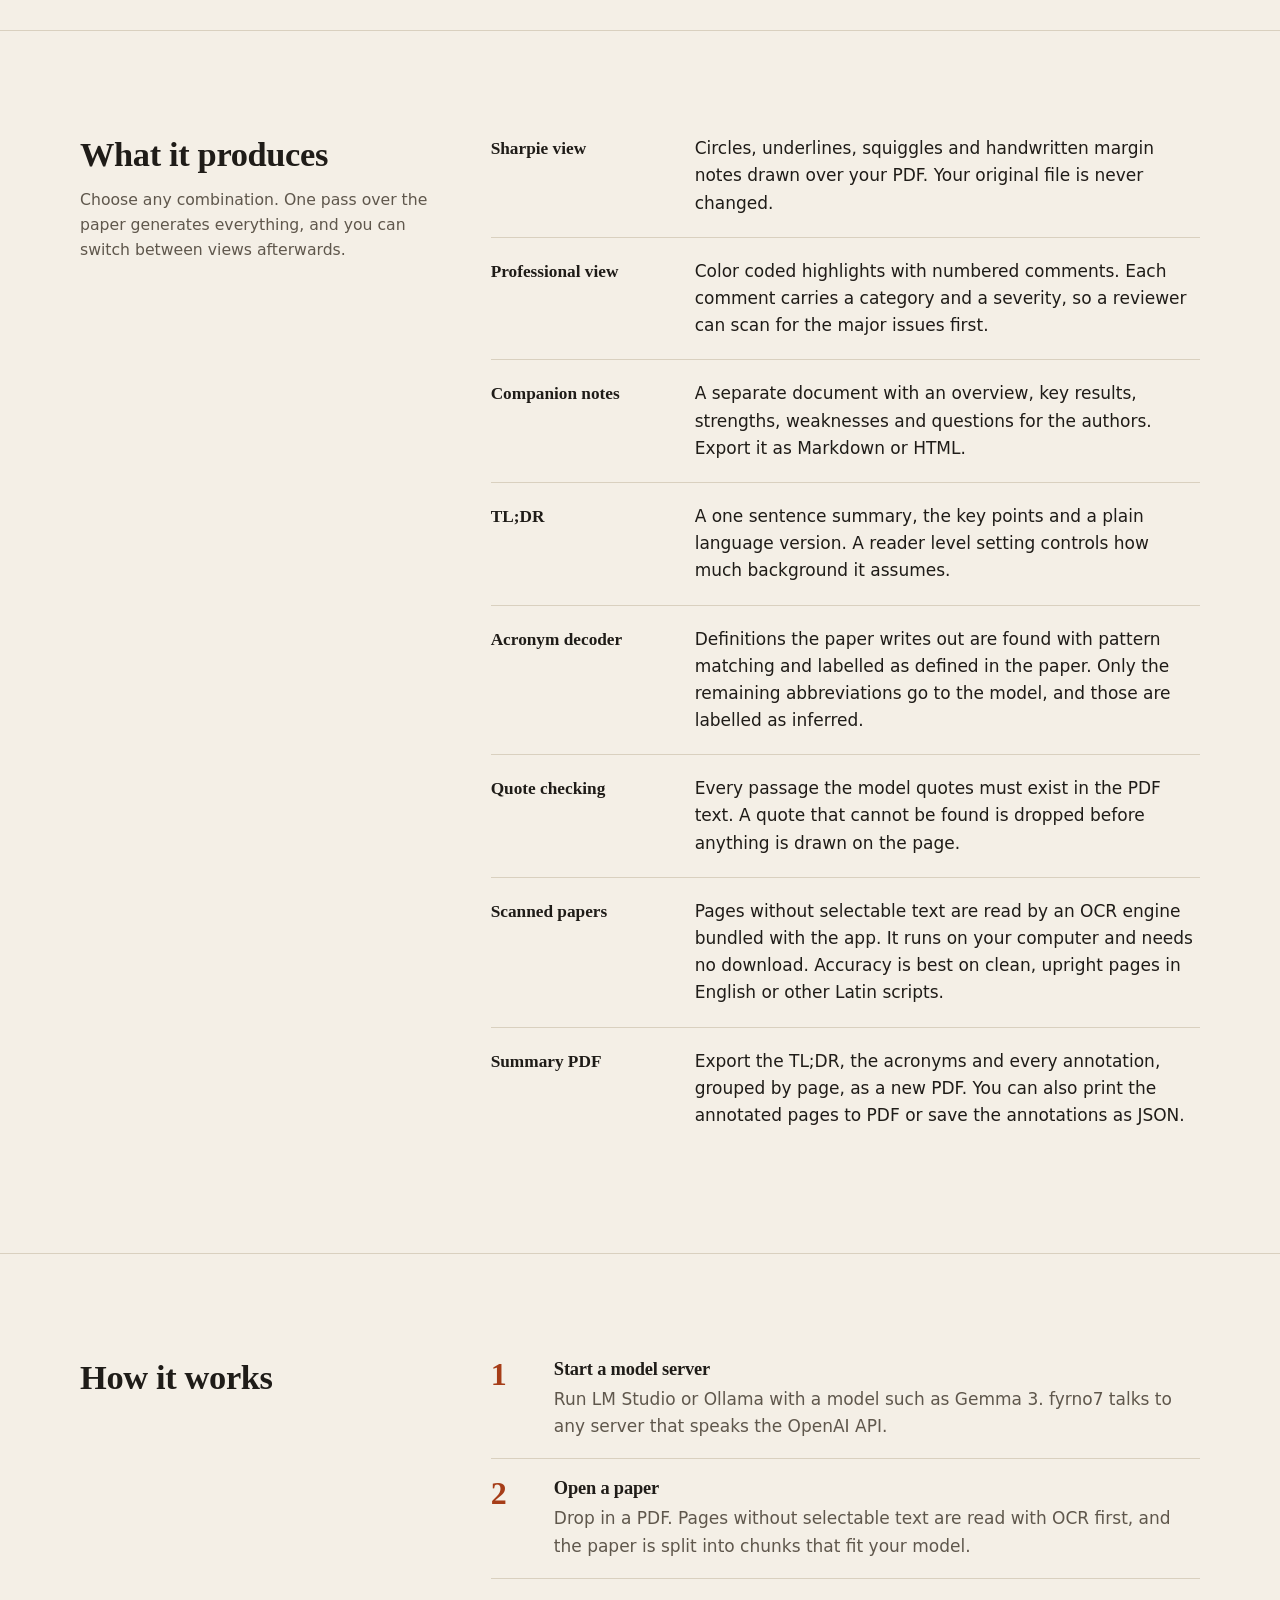
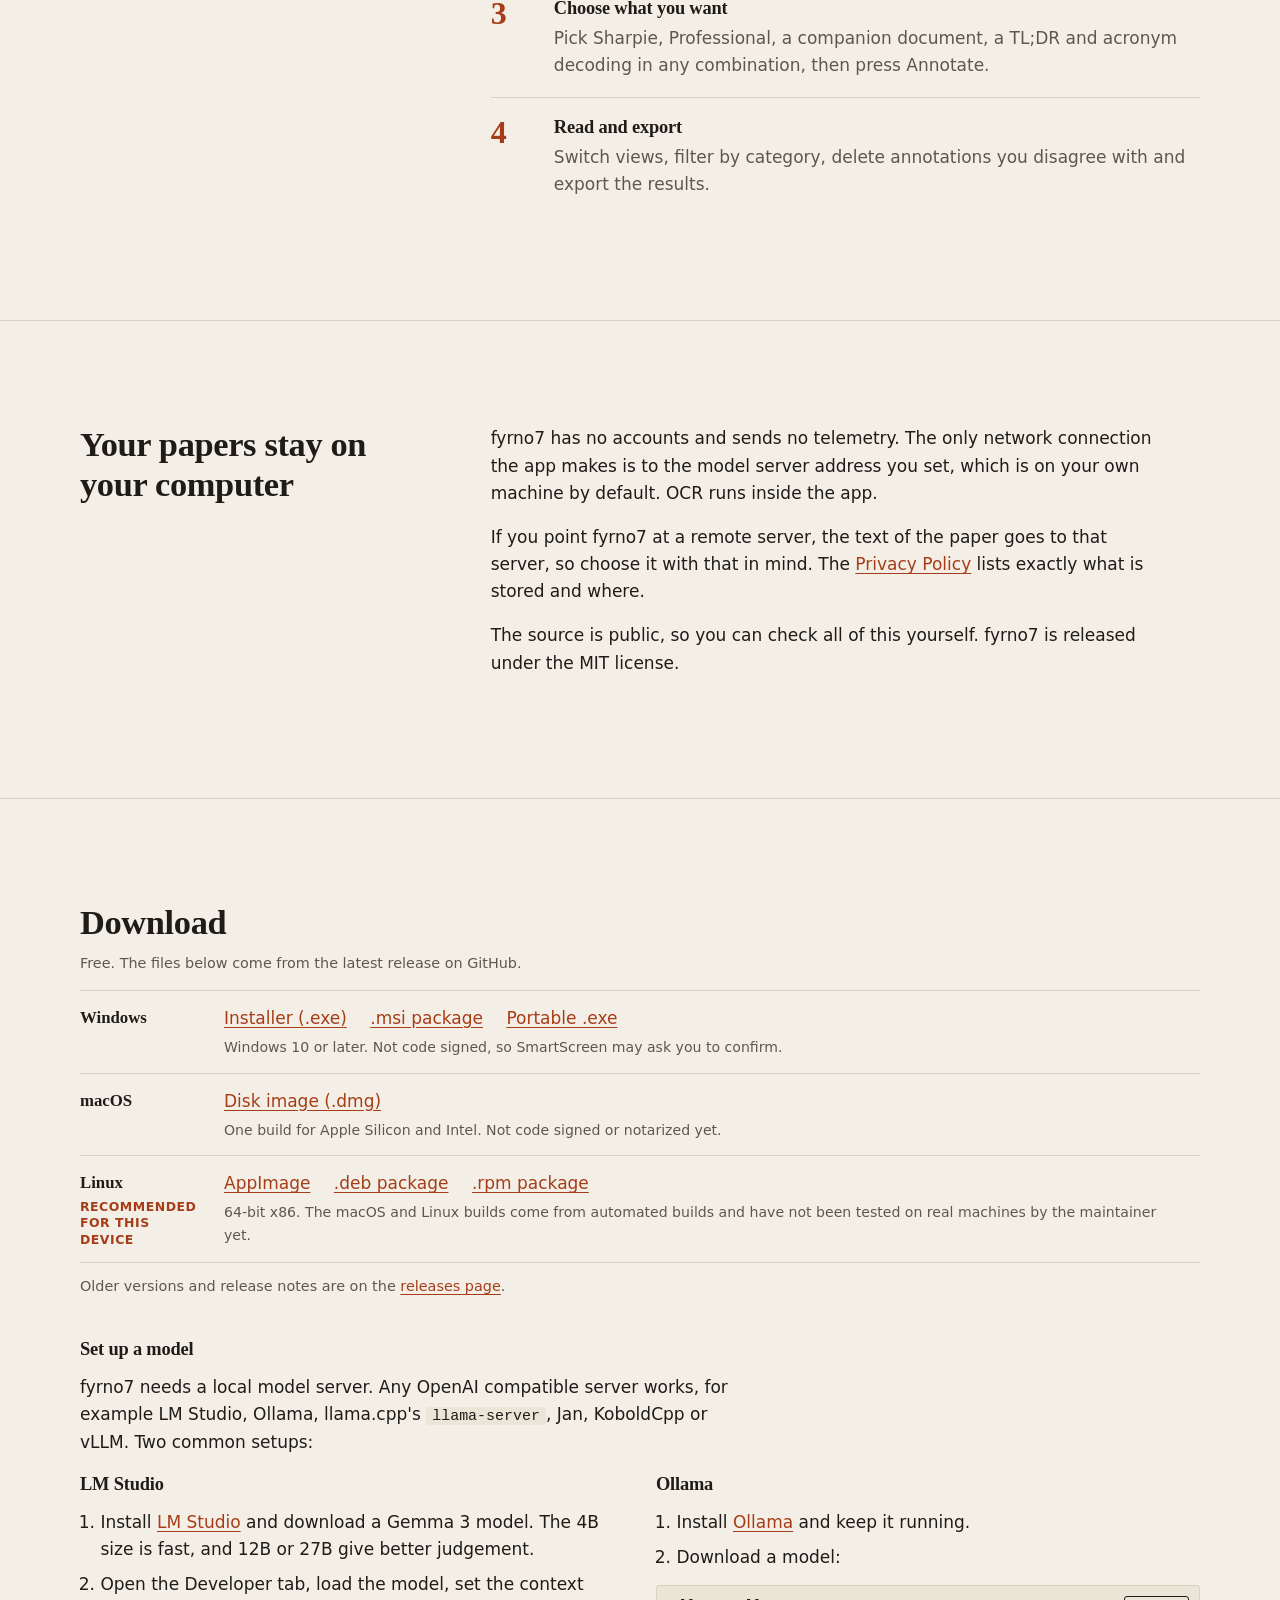
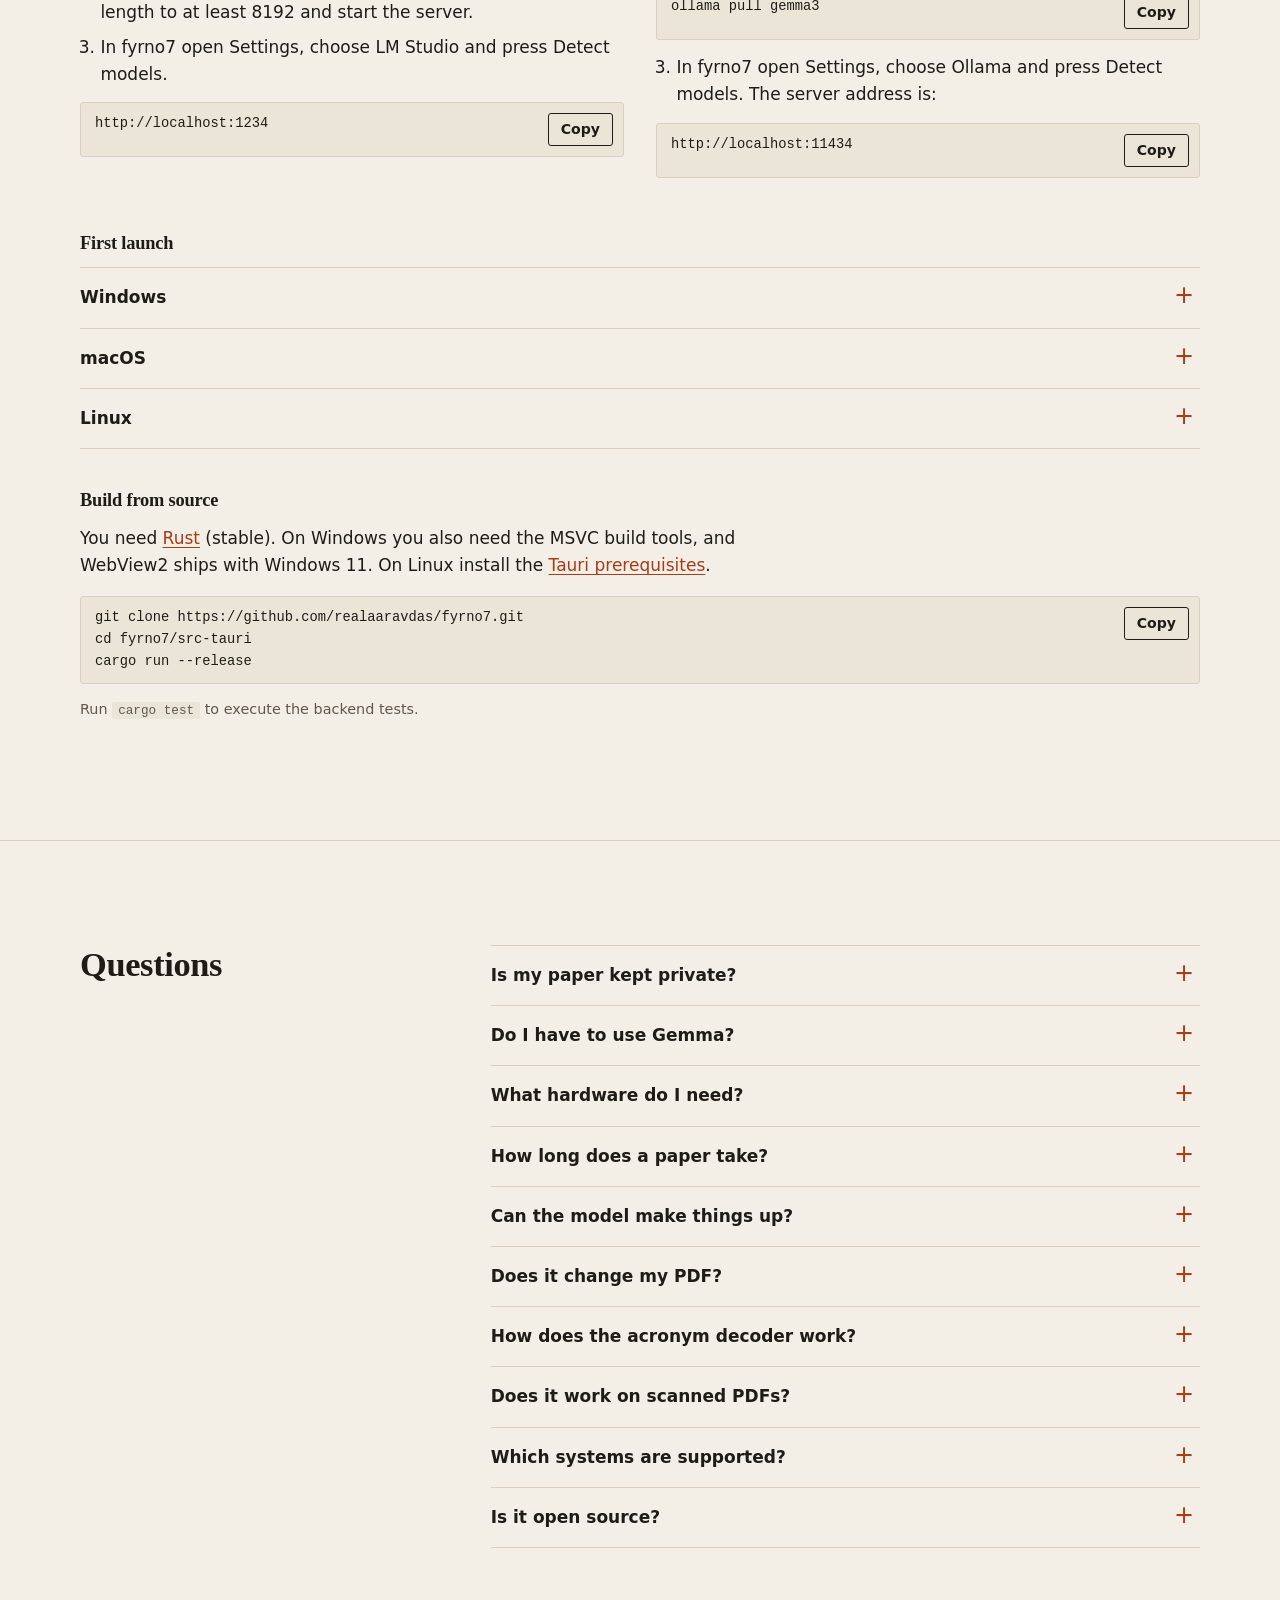
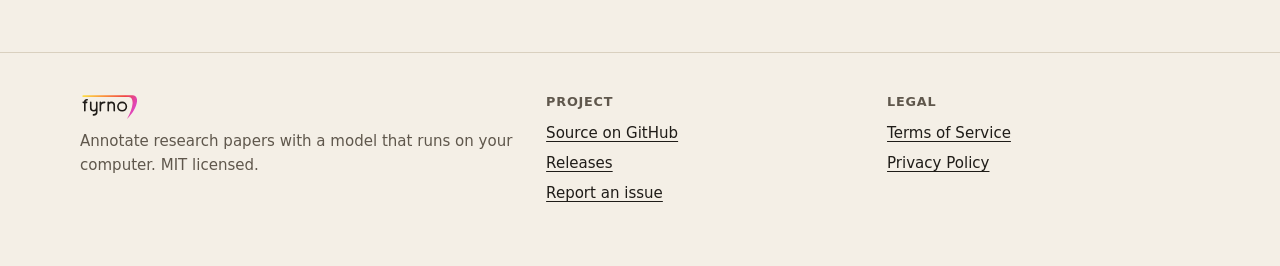
==== commit 65f8b4b2: "Redesign site and app: warm palette, live demo, legal pages, v0.4.0 - Website rebuilt around a live " ====
--- a/site/index.html
+++ b/site/index.html
@@ -3,18 +3,16 @@
 <head>
   <meta charset="utf-8" />
   <meta name="viewport" content="width=device-width, initial-scale=1" />
-  <title>fyrno7 · Annotate research papers like a human, with a local LLM</title>
-  <meta name="description" content="fyrno7 is an open-source desktop app that reads research papers and marks them up like a human: Sharpie circles, professional review comments, a companion notes document, an acronym decoder and a TL;DR. Runs entirely on your computer with Gemma, LM Studio or Ollama." />
-  <meta property="og:title" content="fyrno7 · Read papers like a human would" />
-  <meta property="og:description" content="Open-source, local-first paper annotation with Sharpie and professional modes, acronym decoding and TL;DRs." />
-  <meta name="theme-color" content="#0b0d14" />
+  <title>fyrno7: annotate research papers with a local model</title>
+  <meta name="description" content="fyrno7 is a free, open source desktop app that reads research papers with a model running on your computer and annotates them like a human reader. Windows, macOS and Linux." />
+  <meta name="theme-color" content="#f4efe6" />
   <link rel="icon" href="favicon.svg" type="image/svg+xml" />
   <link rel="stylesheet" href="style.css" />
 </head>
 <body>
-
-<!-- reusable logo (inherits text colour) -->
-<svg width="0" height="0" style="position:absolute" aria-hidden="true">
+<a class="skip" href="#main">Skip to content</a>
+
+<svg width="0" height="0" style="position:absolute" aria-hidden="true" focusable="false">
   <defs>
     <linearGradient id="f7g" gradientUnits="userSpaceOnUse" x1="0" y1="0" x2="360" y2="165"><stop offset="0" stop-color="#fde047"/><stop offset="0.34" stop-color="#fb923c"/><stop offset="0.68" stop-color="#ef4444"/><stop offset="1" stop-color="#d946ef"/></linearGradient>
     <symbol id="logo" viewBox="-8 -8 392 178">
@@ -28,214 +26,225 @@
   </defs>
 </svg>
 
-<header class="nav" id="nav">
-  <div class="wrap nav-in">
-    <a class="logo" href="#top" aria-label="fyrno7 home"><svg viewBox="-8 -8 392 178"><use href="#logo"/></svg></a>
-    <nav class="links">
-      <a href="#modes">Modes</a><a href="#features">Features</a><a href="#install">Install</a><a href="#open-source">Open source</a><a href="#faq">FAQ</a>
+<header class="site-header">
+  <div class="wrap header-in">
+    <a class="brand" href="./" aria-label="fyrno7 home"><svg viewBox="-8 -8 392 178" role="img" aria-label="fyrno7"><use href="#logo"/></svg></a>
+    <button class="btn small menu-btn" id="menuBtn" type="button" aria-expanded="false" aria-controls="nav">Menu</button>
+    <nav class="nav" id="nav" aria-label="Main">
+      <a href="#demo">Demo</a>
+      <a href="#features">Features</a>
+      <a href="#download">Download</a>
+      <a href="#faq">FAQ</a>
+      <a href="https://github.com/realaaravdas/fyrno7" rel="noopener">GitHub</a>
     </nav>
-    <div class="nav-cta">
-      <a class="btn ghost" href="https://github.com/realaaravdas/fyrno7" target="_blank" rel="noopener"><svg class="ico" viewBox="0 0 24 24"><path d="M12 .5a11.5 11.5 0 0 0-3.6 22.4c.6.1.8-.2.8-.6v-2c-3.2.7-3.9-1.5-3.9-1.5-.5-1.3-1.3-1.7-1.3-1.7-1-.7.1-.7.1-.7 1.2.1 1.8 1.2 1.8 1.2 1 1.8 2.8 1.3 3.5 1 .1-.8.4-1.3.8-1.6-2.6-.3-5.3-1.3-5.3-5.7 0-1.3.5-2.3 1.2-3.1-.1-.3-.5-1.5.1-3.1 0 0 1-.3 3.2 1.2a11 11 0 0 1 5.8 0c2.2-1.5 3.200-1.200 3.200-1.200.6 1.600.2 2.800.1 3.100.8.8 1.200 1.800 1.200 3.100 0 4.400-2.700 5.400-5.300 5.700.4.4.8 1.100.8 2.200v3.200c0 .4.2.7.8.6A11.500 11.500 0 0 0 12 .5z"/></svg>GitHub</a>
-      <a class="btn primary" href="#install">Download</a>
-    </div>
   </div>
 </header>
 
-<main id="top">
-  <!-- HERO -->
+<main id="main">
   <section class="hero">
-    <canvas id="net" aria-hidden="true"></canvas>
-    <div class="wrap hero-in">
-      <div class="hero-copy">
-        <span class="eyebrow"><i></i> Open source · 100% local · Windows, macOS, Linux</span>
-        <h1>Read papers the way a <em>human</em> does.</h1>
-        <p class="lead">fyrno7 reads your research PDFs with a local LLM and marks them up like a sharp colleague with a Sharpie: circles, underlines, questions in the margin. Or like a reviewer with a pen. Plus a TL;DR and an acronym decoder. Nothing ever leaves your computer.</p>
-        <div class="cta">
-          <a class="btn primary lg" href="#install"><svg class="ico" viewBox="0 0 24 24"><path d="M12 3v12m0 0 4-4m-4 4-4-4M4 20h16"/></svg>Download for Windows</a>
-          <a class="btn ghost lg" href="https://github.com/realaaravdas/fyrno7" target="_blank" rel="noopener">View source</a>
-        </div>
-        <ul class="trust"><li><b data-count="0">0</b> uploads</li><li><b data-count="4">4</b> export formats</li><li><b>Rust</b> backend</li></ul>
-      </div>
-      <div class="hero-demo"><div class="stage" id="heroStage"></div><div class="glow"></div></div>
-    </div>
-  </section>
-
-  <!-- MODES -->
-  <section class="sec" id="modes">
     <div class="wrap">
-      <header class="sec-h"><span class="kicker">Annotation modes</span><h2>One paper, three ways to read it.</h2><p>Mix and match. Generate everything in a single pass and flip between styles instantly.</p></header>
-      <div class="tabs" role="tablist" id="modeTabs">
-        <button role="tab" class="on" data-m="sharpie"><span class="dot r"></span>Sharpie</button>
-        <button role="tab" data-m="pro"><span class="dot b"></span>Professional</button>
-        <button role="tab" data-m="doc"><span class="dot g"></span>Companion document</button>
-      </div>
-      <div class="mode-grid">
-        <div class="mode-copy" id="modeCopy"></div>
-        <div class="mode-view"><div class="stage" id="modeStage"></div></div>
-      </div>
-    </div>
-  </section>
-
-  <!-- HOW -->
-  <section class="sec alt" id="how">
+      <h1>Annotate research papers with a model that runs on your computer</h1>
+      <p class="lede">fyrno7 reads a PDF the way a careful reader does. It underlines the claims, circles the jargon and questions weak reasoning in the margin. Then it writes a TL;DR, decodes the acronyms and drafts a notes document. Scanned papers are read with built-in OCR.</p>
+      <div class="actions">
+        <a class="btn primary" id="dlPrimary" href="https://github.com/realaaravdas/fyrno7/releases/latest/download/fyrno7-windows-x64-setup.exe"><span id="dlLabel">Download for Windows</span></a>
+        <a class="btn" href="#demo">Try the demo</a>
+      </div>
+      <p class="fine">Free and open source under the MIT license. Available for Windows, macOS and Linux.</p>
+    </div>
+  </section>
+
+  <section class="demo" id="demo" aria-labelledby="demo-h">
     <div class="wrap">
-      <header class="sec-h"><span class="kicker">How it works</span><h2>From PDF to marked-up paper in three steps.</h2></header>
+      <div class="demo-head">
+        <h2 id="demo-h">A working demo</h2>
+        <p>This is the real interface running in your browser on a fictional sample paper. The annotations are pre-written and the progress steps are simulated. In the desktop app, your local model produces them.</p>
+      </div>
+      <div class="demo-frame" id="demoBox">
+        <iframe id="demoFrame" src="demo/?demo=1&amp;autorun=1" title="fyrno7 interface demo with a sample paper" width="1280" height="800"></iframe>
+      </div>
+      <div class="demo-controls" role="group" aria-label="Change what the demo shows">
+        <span class="label">Show</span>
+        <button class="btn small" type="button" data-demo="style:sharpie">Sharpie view</button>
+        <button class="btn small" type="button" data-demo="style:pro">Professional view</button>
+        <button class="btn small" type="button" data-demo="tab:tldr">TL;DR</button>
+        <button class="btn small" type="button" data-demo="tab:acr">Acronyms</button>
+        <button class="btn small" type="button" data-demo="tab:doc">Companion notes</button>
+      </div>
+      <p class="demo-note">You can also use the demo directly: click an annotation, filter by category or switch views. <a href="demo/?demo=1&amp;autorun=1" target="_blank" rel="noopener">Open it in its own tab</a> for a larger view.</p>
+      <p class="demo-note demo-small">On a phone the demo is shown at reduced size. It is laid out for a desktop screen.</p>
+      <noscript><p class="demo-note">The demo needs JavaScript. The desktop app does not.</p></noscript>
+    </div>
+  </section>
+
+  <section class="section" id="features" aria-labelledby="features-h">
+    <div class="wrap split">
+      <header>
+        <h2 id="features-h">What it produces</h2>
+        <p>Choose any combination. One pass over the paper generates everything, and you can switch between views afterwards.</p>
+      </header>
+      <dl class="defs">
+        <div><dt>Sharpie view</dt><dd>Circles, underlines, squiggles and handwritten margin notes drawn over your PDF. Your original file is never changed.</dd></div>
+        <div><dt>Professional view</dt><dd>Color coded highlights with numbered comments. Each comment carries a category and a severity, so a reviewer can scan for the major issues first.</dd></div>
+        <div><dt>Companion notes</dt><dd>A separate document with an overview, key results, strengths, weaknesses and questions for the authors. Export it as Markdown or HTML.</dd></div>
+        <div><dt>TL;DR</dt><dd>A one sentence summary, the key points and a plain language version. A reader level setting controls how much background it assumes.</dd></div>
+        <div><dt>Acronym decoder</dt><dd>Definitions the paper writes out are found with pattern matching and labelled as defined in the paper. Only the remaining abbreviations go to the model, and those are labelled as inferred.</dd></div>
+        <div><dt>Quote checking</dt><dd>Every passage the model quotes must exist in the PDF text. A quote that cannot be found is dropped before anything is drawn on the page.</dd></div>
+        <div><dt>Scanned papers</dt><dd>Pages without selectable text are read by an OCR engine bundled with the app. It runs on your computer and needs no download. Accuracy is best on clean, upright pages in English or other Latin scripts.</dd></div>
+        <div><dt>Summary PDF</dt><dd>Export the TL;DR, the acronyms and every annotation, grouped by page, as a new PDF. You can also print the annotated pages to PDF or save the annotations as JSON.</dd></div>
+      </dl>
+    </div>
+  </section>
+
+  <section class="section" aria-labelledby="how-h">
+    <div class="wrap split">
+      <header><h2 id="how-h">How it works</h2></header>
       <ol class="steps">
-        <li class="reveal"><span class="num">1</span><h3>Open a paper</h3><p>Drop any PDF with selectable text. A Rust backend extracts and cleans the text, finds the references, and splits it into model-sized chunks.</p>
-          <div class="mini pdfmini"><i></i><i></i><i></i><i></i><i class="s"></i></div></li>
-        <li class="reveal"><span class="num">2</span><h3>Your local model reads it</h3><p>Gemma (or any model) running in LM Studio or Ollama annotates each chunk. Every quote is verified against the real text, so invented ones are thrown away.</p>
-          <div class="mini chat"><span></span><span></span><span></span></div></li>
-        <li class="reveal"><span class="num">3</span><h3>Read, filter, export</h3><p>Flip between Sharpie and Professional views, filter by category, delete what you disagree with, then export a summary PDF or companion notes.</p>
-          <div class="mini exp"><b>PDF</b><b>MD</b><b>HTML</b><b>JSON</b></div></li>
+        <li><div><h3>Start a model server</h3><p>Run LM Studio or Ollama with a model such as Gemma 3. fyrno7 talks to any server that speaks the OpenAI API.</p></div></li>
+        <li><div><h3>Open a paper</h3><p>Drop in a PDF. Pages without selectable text are read with OCR first, and the paper is split into chunks that fit your model.</p></div></li>
+        <li><div><h3>Choose what you want</h3><p>Pick Sharpie, Professional, a companion document, a TL;DR and acronym decoding in any combination, then press Annotate.</p></div></li>
+        <li><div><h3>Read and export</h3><p>Switch views, filter by category, delete annotations you disagree with and export the results.</p></div></li>
       </ol>
     </div>
   </section>
 
-  <!-- FEATURES -->
-  <section class="sec" id="features">
+  <section class="section" aria-labelledby="local-h">
+    <div class="wrap split">
+      <header><h2 id="local-h">Your papers stay on your computer</h2></header>
+      <div>
+        <p>fyrno7 has no accounts and sends no telemetry. The only network connection the app makes is to the model server address you set, which is on your own machine by default. OCR runs inside the app.</p>
+        <p>If you point fyrno7 at a remote server, the text of the paper goes to that server, so choose it with that in mind. The <a href="privacy.html">Privacy Policy</a> lists exactly what is stored and where.</p>
+        <p>The source is public, so you can check all of this yourself. fyrno7 is released under the MIT license.</p>
+      </div>
+    </div>
+  </section>
+
+  <section class="section" id="download" aria-labelledby="download-h">
     <div class="wrap">
-      <header class="sec-h"><span class="kicker">Features</span><h2>Everything a careful reader does, automated.</h2></header>
-      <div class="bento">
-        <article class="card c-wide reveal"><h3>TL;DR in seconds</h3><p>A one-liner, key points and a plain-English version, tuned to how much background you have.</p>
-          <div class="tldr"><b>TL;DR</b><p id="typed" aria-live="polite"></p><div class="eli"><span>In plain English</span>Smarter step sizes help big models learn faster, but not when you only have a little data.</div></div></article>
-        <article class="card reveal"><h3>Acronym decoder</h3><p>Definitions the paper gives itself are mined in Rust. Only the rest are guessed, and labelled so.</p>
-          <div class="acr-demo"><p>…optimised with <span class="acr">SGD<i>Stochastic Gradient Descent<small>defined in paper · p. 1</small></i></span> and evaluated on…</p>
-          <div class="chips"><span class="tag tg-paper">defined in paper</span><span class="tag tg-inf">inferred</span></div></div></article>
-        <article class="card reveal"><h3>Hallucination filter</h3><p>Each quote must exist in the PDF text. If it does not, it never reaches the page.</p>
-          <ul class="verify"><li class="ok"><span>✓</span>“reduce validation loss by 14.2%”</li><li class="no"><span>✕</span>“improves accuracy on ImageNet”</li><li class="ok"><span>✓</span>“English text only”</li></ul></article>
-        <article class="card reveal"><h3>Private by design</h3><p>Talks only to a model on <code>localhost</code>. No accounts, no telemetry, no uploads.</p>
-          <svg class="lock" viewBox="0 0 120 80"><rect x="30" y="34" width="60" height="40" rx="8"/><path d="M42 34V24a18 18 0 0 1 36 0v10"/><circle cx="60" cy="54" r="5"/><path class="cloud" d="M14 20a10 10 0 0 1 12-9 13 13 0 0 1 24 2 8 8 0 0 1-2 16H20a8 8 0 0 1-6-9z" transform="translate(52 -6) scale(.6)"/><path class="x" d="M96 6 112 22M112 6 96 22"/></svg></article>
-        <article class="card reveal"><h3>Bring any model</h3><p>Anything that speaks the OpenAI API: Gemma 3, Llama, Qwen, Mistral…</p>
-          <div class="chips big"><span>LM Studio</span><span>Ollama</span><span>llama.cpp</span><span>vLLM</span><span>Jan</span><span>KoboldCpp</span></div></article>
-        <article class="card c-wide reveal"><h3>Export it your way</h3><p>A tidy Summary PDF with your TL;DR, acronyms and every annotation by page, plus companion Markdown / HTML, annotations JSON, or the annotated pages via print-to-PDF.</p>
-          <div class="files"><span>summary.pdf</span><span>companion.md</span><span>companion.html</span><span>annotations.json</span></div></article>
-        <article class="card reveal"><h3>Scanned papers? Fine.</h3><p>Pages without text are read by a built-in OCR engine. It runs on your computer, with no download and no upload.</p>
-          <div class="scan"><i></i><b></b><b></b><b></b><b></b><em>OCR · local</em></div></article>
-      </div>
-    </div>
-  </section>
-
-  <!-- INSTALL -->
-  <section class="sec alt" id="install">
-    <div class="wrap">
-      <header class="sec-h"><span class="kicker">Get started</span><h2>Download, point it at a model, annotate.</h2><p>Free and open source for Windows, macOS and Linux.</p></header>
-      <div class="install">
-        <div class="dl-card">
-          <svg viewBox="-8 -8 392 178" class="dl-logo"><use href="#logo"/></svg>
-          <span class="oss-badge"><svg class="ico" viewBox="0 0 24 24"><path d="M8 7 3 12l5 5M16 7l5 5-5 5M14 4l-4 16"/></svg>Open source</span>
-          <h3>Download fyrno7</h3>
-          <p>Free and open source. No account, no cloud, works offline.</p>
-          <a class="btn primary lg" id="dlPrimary" href="https://github.com/realaaravdas/fyrno7/releases/latest/download/fyrno7-windows-x64-setup.exe"><svg class="ico" viewBox="0 0 24 24"><path d="M12 3v12m0 0 4-4m-4 4-4-4M4 20h16"/></svg><span id="dlLabel">Download for Windows</span></a>
-          <div class="os-list">
-            <div class="os" data-os="windows"><b>Windows</b><span><a href="https://github.com/realaaravdas/fyrno7/releases/latest/download/fyrno7-windows-x64-setup.exe">Installer</a><a href="https://github.com/realaaravdas/fyrno7/releases/latest/download/fyrno7-windows-x64.msi">.msi</a><a href="https://github.com/realaaravdas/fyrno7/releases/latest/download/fyrno7-windows-x64.exe">Portable .exe</a></span></div>
-            <div class="os" data-os="mac"><b>macOS</b><span><a href="https://github.com/realaaravdas/fyrno7/releases/latest/download/fyrno7-macos-universal.dmg">.dmg (Apple Silicon + Intel)</a></span></div>
-            <div class="os" data-os="linux"><b>Linux</b><span><a href="https://github.com/realaaravdas/fyrno7/releases/latest/download/fyrno7-linux-x86_64.AppImage">AppImage</a><a href="https://github.com/realaaravdas/fyrno7/releases/latest/download/fyrno7-linux-amd64.deb">.deb</a><a href="https://github.com/realaaravdas/fyrno7/releases/latest/download/fyrno7-linux-x86_64.rpm">.rpm</a></span></div>
+      <h2 id="download-h">Download</h2>
+      <p class="fine" style="margin-top:10px">Free. The files below come from the latest release on GitHub.</p>
+      <table class="dl-table">
+        <caption class="sr-only" style="position:absolute;left:-9999px">Downloads by operating system</caption>
+        <tbody>
+          <tr data-os="windows">
+            <th scope="row">Windows<span class="rec" hidden>Recommended for this device</span></th>
+            <td>
+              <a href="https://github.com/realaaravdas/fyrno7/releases/latest/download/fyrno7-windows-x64-setup.exe">Installer (.exe)</a>
+              <a href="https://github.com/realaaravdas/fyrno7/releases/latest/download/fyrno7-windows-x64.msi">.msi package</a>
+              <a href="https://github.com/realaaravdas/fyrno7/releases/latest/download/fyrno7-windows-x64.exe">Portable .exe</a>
+              <span class="meta">Windows 10 or later. Not code signed, so SmartScreen may ask you to confirm.</span>
+            </td>
+          </tr>
+          <tr data-os="mac">
+            <th scope="row">macOS<span class="rec" hidden>Recommended for this device</span></th>
+            <td>
+              <a href="https://github.com/realaaravdas/fyrno7/releases/latest/download/fyrno7-macos-universal.dmg">Disk image (.dmg)</a>
+              <span class="meta">One build for Apple Silicon and Intel. Not code signed or notarized yet.</span>
+            </td>
+          </tr>
+          <tr data-os="linux">
+            <th scope="row">Linux<span class="rec" hidden>Recommended for this device</span></th>
+            <td>
+              <a href="https://github.com/realaaravdas/fyrno7/releases/latest/download/fyrno7-linux-x86_64.AppImage">AppImage</a>
+              <a href="https://github.com/realaaravdas/fyrno7/releases/latest/download/fyrno7-linux-amd64.deb">.deb package</a>
+              <a href="https://github.com/realaaravdas/fyrno7/releases/latest/download/fyrno7-linux-x86_64.rpm">.rpm package</a>
+              <span class="meta">64-bit x86. The macOS and Linux builds come from automated builds and have not been tested on real machines by the maintainer yet.</span>
+            </td>
+          </tr>
+        </tbody>
+      </table>
+      <p class="fine">Older versions and release notes are on the <a href="https://github.com/realaaravdas/fyrno7/releases" rel="noopener">releases page</a>.</p>
+
+      <div class="sub">
+        <h3>Set up a model</h3>
+        <p>fyrno7 needs a local model server. Any OpenAI compatible server works, for example LM Studio, Ollama, llama.cpp's <code>llama-server</code>, Jan, KoboldCpp or vLLM. Two common setups:</p>
+        <div class="cols">
+          <div>
+            <h3>LM Studio</h3>
+            <ol>
+              <li>Install <a href="https://lmstudio.ai" rel="noopener">LM Studio</a> and download a Gemma 3 model. The 4B size is fast, and 12B or 27B give better judgement.</li>
+              <li>Open the Developer tab, load the model, set the context length to at least 8192 and start the server.</li>
+              <li>In fyrno7 open Settings, choose LM Studio and press Detect models.</li>
+            </ol>
+            <div class="code"><code>http://localhost:1234</code><button class="btn small copy-btn" type="button" data-copy="http://localhost:1234" aria-label="Copy the LM Studio server address">Copy</button></div>
           </div>
-          <a class="muted-link" href="https://github.com/realaaravdas/fyrno7/releases" target="_blank" rel="noopener">All releases</a>
-          <a class="muted-link" href="https://github.com/realaaravdas/fyrno7" target="_blank" rel="noopener">View the open-source code on GitHub</a>
-          <small>Builds are not code-signed yet, so Windows and macOS show a one-time warning; see the <b>First launch</b> tab. The macOS and Linux builds are made by GitHub Actions and are not yet tested by the maintainer.</small>
-        </div>
-        <div class="steps-box">
-          <div class="tabs sm" role="tablist" id="instTabs">
-            <button class="on" data-i="lm">LM Studio</button><button data-i="ol">Ollama</button><button data-i="first">First launch</button><button data-i="src">Build from source</button>
-          </div>
-          <div class="inst-pane on" data-i="lm">
-            <ol class="ol">
-              <li>Install <a href="https://lmstudio.ai" target="_blank" rel="noopener">LM Studio</a> and download a <b>Gemma 3</b> model (4B for speed, 12B or 27B for quality).</li>
-              <li>Open the <b>Developer</b> tab, load the model, set <b>Context length ≥ 8192</b> and start the server.</li>
-              <li>Launch fyrno7 → <b>Settings → Quick setup → LM Studio → Detect models</b>.</li>
-              <li>Open a PDF, pick your modes, press <b>Annotate paper</b>.</li>
+          <div>
+            <h3>Ollama</h3>
+            <ol>
+              <li>Install <a href="https://ollama.com" rel="noopener">Ollama</a> and keep it running.</li>
+              <li>Download a model:</li>
             </ol>
-            <div class="code"><span>Server address</span><code>http://localhost:1234</code><button class="copy" data-copy="http://localhost:1234">Copy</button></div>
-          </div>
-          <div class="inst-pane" data-i="ol">
-            <ol class="ol">
-              <li>Install <a href="https://ollama.com" target="_blank" rel="noopener">Ollama</a> and keep it running.</li>
-              <li>Pull a model:</li>
-            </ol>
-            <div class="code"><code>ollama pull gemma3</code><button class="copy" data-copy="ollama pull gemma3">Copy</button></div>
-            <ol class="ol" start="3"><li>In fyrno7 choose <b>Quick setup → Ollama</b> and press <b>Detect models</b>.</li></ol>
-            <div class="code"><span>Server address</span><code>http://localhost:11434</code><button class="copy" data-copy="http://localhost:11434">Copy</button></div>
-          </div>
-          <div class="inst-pane" data-i="first">
-            <ol class="ol">
-              <li><b>Windows:</b> if SmartScreen says "Windows protected your PC", click <b>More info</b> then <b>Run anyway</b>.</li>
-              <li><b>macOS:</b> drag fyrno7 to Applications, then right-click it and choose <b>Open</b>. If macOS says the app is "damaged", run this in Terminal:</li>
-            </ol>
-            <div class="code"><code>xattr -dr com.apple.quarantine /Applications/fyrno7.app</code><button class="copy" data-copy="xattr -dr com.apple.quarantine /Applications/fyrno7.app">Copy</button></div>
-            <ol class="ol" start="3">
-              <li><b>Linux AppImage:</b> make it executable, then run it:</li>
-            </ol>
-            <div class="code"><code>chmod +x fyrno7-linux-x86_64.AppImage &amp;&amp; ./fyrno7-linux-x86_64.AppImage</code><button class="copy" data-copy="chmod +x fyrno7-linux-x86_64.AppImage &amp;&amp; ./fyrno7-linux-x86_64.AppImage">Copy</button></div>
-            <p class="note">The .deb and .rpm packages install like any other: <code>sudo apt install ./fyrno7-linux-amd64.deb</code> or <code>sudo dnf install ./fyrno7-linux-x86_64.rpm</code>.</p>
-          </div>
-          <div class="inst-pane" data-i="src">
-            <p class="note">Requires <a href="https://rustup.rs" target="_blank" rel="noopener">Rust</a> (stable). On Windows you also need the MSVC build tools; WebView2 ships with Windows 11.</p>
-            <div class="code multi"><code>git clone https://github.com/realaaravdas/fyrno7.git
-cd fyrno7/src-tauri
-cargo run --release</code><button class="copy" data-copy="git clone https://github.com/realaaravdas/fyrno7.git&#10;cd fyrno7/src-tauri&#10;cargo run --release">Copy</button></div>
-            <p class="note">Run <code>cargo test</code> to execute the backend test-suite (PDF extraction, quote matching, acronyms, and the whole pipeline against a fake LLM server).</p>
+            <div class="code"><code>ollama pull gemma3</code><button class="btn small copy-btn" type="button" data-copy="ollama pull gemma3" aria-label="Copy the ollama pull command">Copy</button></div>
+            <ol start="3"><li>In fyrno7 open Settings, choose Ollama and press Detect models. The server address is:</li></ol>
+            <div class="code"><code>http://localhost:11434</code><button class="btn small copy-btn" type="button" data-copy="http://localhost:11434" aria-label="Copy the Ollama server address">Copy</button></div>
           </div>
         </div>
       </div>
-    </div>
-  </section>
-
-  <!-- FAQ -->
-  <section class="sec" id="faq">
-    <div class="wrap narrow">
-      <header class="sec-h"><span class="kicker">FAQ</span><h2>Questions, answered.</h2></header>
-      <div class="faq" id="faqList">
-        <details><summary>Is my paper really kept private?</summary><div><p>Yes. fyrno7 only talks to the model server you configure, which normally runs on <code>localhost</code>. There are no accounts, no analytics and no cloud calls. If you point it at a remote server, that is your choice, and the text will go there.</p></div></details>
-        <details><summary>Do I have to use Gemma?</summary><div><p>No. Gemma 3 works well and is the suggested default, but any chat model behind an OpenAI-compatible endpoint works: LM Studio, Ollama, llama.cpp’s <code>llama-server</code>, Jan, KoboldCpp or vLLM. Bigger models give sharper annotations.</p></div></details>
-        <details><summary>What hardware do I need?</summary><div><p>It depends on the model you choose. Small models (around 4B parameters, quantised) run on most modern laptops. 12B and 27B models give noticeably better judgement but want a good GPU or plenty of RAM. fyrno7 itself is light.</p></div></details>
-        <details><summary>How long does a paper take?</summary><div><p>That is down to your model and hardware. The paper is processed in chunks with a live progress bar, and you can cancel at any time. A failed chunk only costs you that chunk.</p></div></details>
-        <details><summary>Can the AI make things up?</summary><div><p>Every annotation’s quote is checked against the PDF’s own text in Rust, and anything that cannot be found is discarded. The <em>judgement</em> (“this looks weak”) is still the model’s opinion, so treat it like a well-read colleague’s margin notes, not ground truth. You can delete any annotation you disagree with.</p></div></details>
-        <details><summary>Does it change my PDF?</summary><div><p>No. Annotations are drawn on top of the page in the app. Your original file is never modified. You can export a separate Summary PDF, or print the annotated pages to a new PDF.</p></div></details>
-        <details><summary>How does the acronym decoder work?</summary><div><p>Definitions written in the paper, like “Stochastic Gradient Descent (SGD)”, are found with pattern matching and are marked <em>defined in paper</em>. Only abbreviations that are never defined are sent to the model, and they are labelled <em>inferred</em>. When the model is not sure, it says so instead of guessing.</p></div></details>
-        <details><summary>Does it work on scanned PDFs?</summary><div><p>Yes. If a page has no selectable text, fyrno7 runs OCR on it automatically before annotating. The OCR engine and its models are built into the app and run entirely on your computer, with nothing downloaded or uploaded. Accuracy is best on clean, upright, English or Latin-script pages; badly skewed or low-resolution scans will give rougher text.</p></div></details>
-        <details><summary>Which platforms are supported? Why the warning on first launch?</summary><div><p>Windows, macOS (Apple Silicon and Intel) and Linux builds are published with each release. The macOS and Linux builds are produced by GitHub Actions and have not been tested by the maintainer yet, so please report problems. The apps are not code-signed, so Windows SmartScreen and macOS Gatekeeper show a one-time warning; the <b>First launch</b> tab explains how to open them.</p></div></details>
-        <details><summary>Is it open source?</summary><div><p>Yes, the full source is public on <a href="https://github.com/realaaravdas/fyrno7" target="_blank" rel="noopener">GitHub</a>. Issues and pull requests are welcome.</p></div></details>
-      </div>
-    </div>
-  </section>
-
-  <!-- OPEN SOURCE -->
-  <section class="sec alt oss" id="open-source">
-    <div class="wrap oss-in">
-      <div class="oss-copy">
-        <span class="kicker">Open source</span>
-        <h2>Built in the open. Yours to read, run and improve.</h2>
-        <p>fyrno7 is open source. Every line of the Rust backend and the interface is public on GitHub, so you can see exactly what happens to your papers (nothing leaves your machine), build it yourself, report bugs, or send a pull request.</p>
-        <div class="cta">
-          <a class="btn primary lg" href="https://github.com/realaaravdas/fyrno7" target="_blank" rel="noopener">View on GitHub</a>
-          <a class="btn ghost lg" href="https://github.com/realaaravdas/fyrno7/issues" target="_blank" rel="noopener">Report an issue</a>
+
+      <div class="sub">
+        <h3>First launch</h3>
+        <div class="disclose" data-exclusive>
+          <details><summary>Windows</summary><div><p>If SmartScreen shows "Windows protected your PC", choose More info and then Run anyway. The builds are not code signed yet.</p></div></details>
+          <details><summary>macOS</summary><div><p>Open the disk image and drag fyrno7 to Applications. Then right click the app and choose Open. If macOS says the app is damaged, remove the quarantine flag in Terminal:</p>
+            <div class="code"><code>xattr -dr com.apple.quarantine /Applications/fyrno7.app</code><button class="btn small copy-btn" type="button" data-copy="xattr -dr com.apple.quarantine /Applications/fyrno7.app" aria-label="Copy the macOS quarantine command">Copy</button></div></div></details>
+          <details><summary>Linux</summary><div><p>Make the AppImage executable and run it:</p>
+            <div class="code"><code>chmod +x fyrno7-linux-x86_64.AppImage &amp;&amp; ./fyrno7-linux-x86_64.AppImage</code><button class="btn small copy-btn" type="button" data-copy="chmod +x fyrno7-linux-x86_64.AppImage &amp;&amp; ./fyrno7-linux-x86_64.AppImage" aria-label="Copy the AppImage command">Copy</button></div>
+            <p>For the packages, use your package manager:</p>
+            <div class="code"><code>sudo apt install ./fyrno7-linux-amd64.deb
+sudo dnf install ./fyrno7-linux-x86_64.rpm</code></div></div></details>
         </div>
       </div>
-      <ul class="oss-points">
-        <li><b>Auditable</b><span>Read the code that touches your PDFs. No hidden network calls.</span></li>
-        <li><b>Buildable</b><span>One <code>cargo run --release</code> from a fresh clone.</span></li>
-        <li><b>Tested</b><span>Backend test-suite covers extraction, quote checking and the full pipeline.</span></li>
-        <li><b>Contributions welcome</b><span>Issues and pull requests are open to everyone.</span></li>
+
+      <div class="sub">
+        <h3>Build from source</h3>
+        <p>You need <a href="https://rustup.rs" rel="noopener">Rust</a> (stable). On Windows you also need the MSVC build tools, and WebView2 ships with Windows 11. On Linux install the <a href="https://tauri.app/start/prerequisites/" rel="noopener">Tauri prerequisites</a>.</p>
+        <div class="code"><code>git clone https://github.com/realaaravdas/fyrno7.git
+cd fyrno7/src-tauri
+cargo run --release</code><button class="btn small copy-btn" type="button" data-copy="git clone https://github.com/realaaravdas/fyrno7.git&#10;cd fyrno7/src-tauri&#10;cargo run --release" aria-label="Copy the build commands">Copy</button></div>
+        <p class="fine">Run <code>cargo test</code> to execute the backend tests.</p>
+      </div>
+    </div>
+  </section>
+
+  <section class="section" id="faq" aria-labelledby="faq-h">
+    <div class="wrap split">
+      <header><h2 id="faq-h">Questions</h2></header>
+      <div class="disclose" data-exclusive>
+        <details><summary>Is my paper kept private?</summary><div><p>fyrno7 only talks to the model server you configure, which normally runs on your own computer. There are no accounts, no analytics and no cloud calls. If you point it at a remote server, the text goes there.</p></div></details>
+        <details><summary>Do I have to use Gemma?</summary><div><p>No. Gemma 3 is a good default, and any chat model behind an OpenAI compatible endpoint works. Larger models usually give sharper annotations.</p></div></details>
+        <details><summary>What hardware do I need?</summary><div><p>That depends on the model you choose. Small quantised models of about 4B parameters run on most recent laptops. 12B and 27B models want a capable GPU or plenty of memory. fyrno7 itself is light.</p></div></details>
+        <details><summary>How long does a paper take?</summary><div><p>It depends on your model and hardware. The paper is processed in chunks, and a progress bar shows a percentage and a time estimate. You can cancel at any time, and a chunk that fails only costs you that chunk.</p></div></details>
+        <details><summary>Can the model make things up?</summary><div><p>Every quote is checked against the PDF text, and anything that cannot be found is discarded. The judgement itself, such as "this looks weak", is still the model's opinion. Treat it as a well read colleague's margin notes and delete any annotation you disagree with.</p></div></details>
+        <details><summary>Does it change my PDF?</summary><div><p>No. Annotations are drawn on top of the page inside the app. To keep them, export a Summary PDF or print the annotated pages to a new PDF.</p></div></details>
+        <details><summary>How does the acronym decoder work?</summary><div><p>Definitions written in the paper, such as "Stochastic Gradient Descent (SGD)", are found with pattern matching. Only abbreviations the paper never defines are sent to the model, and they are labelled as inferred. When the model is unsure it leaves the expansion empty.</p></div></details>
+        <details><summary>Does it work on scanned PDFs?</summary><div><p>Yes. If a page has no selectable text, fyrno7 runs OCR on it before annotating. The OCR engine and its models are inside the app, so nothing is downloaded or uploaded. Skewed or low resolution scans give rougher text.</p></div></details>
+        <details><summary>Which systems are supported?</summary><div><p>Windows, macOS (Apple Silicon and Intel) and Linux builds are published with each release. The macOS and Linux builds come from automated builds and have not been tested on real machines by the maintainer yet, so please report problems.</p></div></details>
+        <details><summary>Is it open source?</summary><div><p>Yes. The source is on <a href="https://github.com/realaaravdas/fyrno7" rel="noopener">GitHub</a> under the MIT license. Issues and pull requests are welcome.</p></div></details>
+      </div>
+    </div>
+  </section>
+</main>
+
+<footer class="site-footer">
+  <div class="wrap footer-in">
+    <div>
+      <svg class="brand" viewBox="-8 -8 392 178" role="img" aria-label="fyrno7" style="display:block;height:26px;width:auto;margin-bottom:10px"><use href="#logo"/></svg>
+      <p>Annotate research papers with a model that runs on your computer. MIT licensed.</p>
+    </div>
+    <div>
+      <h2>Project</h2>
+      <ul>
+        <li><a href="https://github.com/realaaravdas/fyrno7" rel="noopener">Source on GitHub</a></li>
+        <li><a href="https://github.com/realaaravdas/fyrno7/releases" rel="noopener">Releases</a></li>
+        <li><a href="https://github.com/realaaravdas/fyrno7/issues" rel="noopener">Report an issue</a></li>
       </ul>
     </div>
-  </section>
-
-  <!-- CTA -->
-  <section class="final">
-    <div class="wrap">
-      <h2>Stop skimming. Start <em>reading</em>.</h2>
-      <p>Free, open source and entirely on your machine.</p>
-      <a class="btn primary lg" href="https://github.com/realaaravdas/fyrno7/releases/latest/download/fyrno7-windows-x64.exe">Download fyrno7</a>
-    </div>
-  </section>
-</main>
-
-<footer class="foot">
-  <div class="wrap foot-in">
-    <svg viewBox="-8 -8 392 178" class="flogo"><use href="#logo"/></svg>
-    <span>Open-source · Annotate research papers like a human, locally.</span>
-    <nav><a href="https://github.com/realaaravdas/fyrno7" target="_blank" rel="noopener">GitHub</a><a href="https://github.com/realaaravdas/fyrno7/releases" target="_blank" rel="noopener">Releases</a><a href="https://github.com/realaaravdas/fyrno7/issues" target="_blank" rel="noopener">Issues</a></nav>
+    <div>
+      <h2>Legal</h2>
+      <ul>
+        <li><a href="terms.html">Terms of Service</a></li>
+        <li><a href="privacy.html">Privacy Policy</a></li>
+      </ul>
+    </div>
   </div>
 </footer>
 
--- a/site/style.css
+++ b/site/style.css
@@ -1,199 +1,176 @@
-@font-face { font-family: "Caveat"; src: url("fonts/caveat.woff2") format("woff2"); font-weight: 400 700; font-display: swap; }
-@font-face { font-family: "Permanent Marker"; src: url("fonts/marker.woff2") format("woff2"); font-display: swap; }
+/* fyrno7 website. Design tokens first; everything below uses them. */
+:root {
+  /* colour: warm paper neutral, ink text, one ember accent */
+  --bg: #f4efe6;
+  --surface: #faf7f1;
+  --sunk: #ebe5d8;
+  --ink: #1f1c18;
+  --muted: #5f574c;
+  --line: #d9d0bf;
+  --accent: #a63d18;
+  --accent-hover: #8a3112;
+  --accent-ink: #fbf8f3;
+  --accent-weak: #f0ddd2;
 
-:root {
-  --bg: #070910; --bg2: #0c0f19; --surface: #11151f; --surface2: #171c29; --line: #232a3b; --text: #eef0f7; --muted: #98a0b5;
-  --accent: #7c7cff; --accent2: #c084fc; --accent-ink: #0b0d14; --glow: rgba(124,124,255,.22);
-  --font: "Segoe UI Variable Display", "Segoe UI", Inter, system-ui, -apple-system, "Helvetica Neue", sans-serif;
-  --mono: ui-monospace, "Cascadia Code", Consolas, Menlo, monospace;
-  --hand: "Caveat", "Ink Free", "Segoe Print", cursive; --marker: "Permanent Marker", "Ink Free", cursive;
-  --r: 18px; color-scheme: dark;
+  /* type */
+  --serif: Charter, "Bitstream Charter", "Sitka Text", Cambria, Georgia, serif;
+  --sans: "Segoe UI", system-ui, -apple-system, "Helvetica Neue", Arial, sans-serif;
+  --mono: ui-monospace, "Cascadia Code", "SF Mono", Consolas, Menlo, monospace;
+
+  /* shape and space */
+  --radius: 3px;
+  --gap: 24px;
+  --section: clamp(56px, 9vw, 104px);
+  --measure: 62ch;
 }
-@media (prefers-color-scheme: light) {
-  :root { --bg: #fbfbfe; --bg2: #f3f4fb; --surface: #ffffff; --surface2: #f6f7fc; --line: #e3e6f1; --text: #12162a; --muted: #5d657d;
-    --accent: #5b5bf0; --accent2: #a855f7; --accent-ink: #fff; --glow: rgba(99,102,241,.16); color-scheme: light; }
-}
+
 * { box-sizing: border-box; }
-html { scroll-behavior: smooth; scroll-padding-top: 80px; }
-body { margin: 0; font: 16px/1.6 var(--font); color: var(--text); background: var(--bg); -webkit-font-smoothing: antialiased; overflow-x: hidden; }
-a { color: inherit; } code { font-family: var(--mono); font-size: .88em; background: var(--surface2); border: 1px solid var(--line); border-radius: 6px; padding: 1px 6px; }
-h1, h2, h3 { line-height: 1.12; letter-spacing: -.025em; margin: 0; }
-.wrap { width: min(1180px, 100% - 40px); margin-inline: auto; } .narrow { width: min(820px, 100% - 40px); }
-em { font-style: normal; background: linear-gradient(100deg, var(--accent), var(--accent2)); -webkit-background-clip: text; background-clip: text; color: transparent; }
+html { scroll-behavior: smooth; scroll-padding-top: 16px; }
+body { margin: 0; background: var(--bg); color: var(--ink); font: 17px/1.6 var(--sans); -webkit-font-smoothing: antialiased; }
+img, svg { max-width: 100%; }
+a { color: var(--accent); text-underline-offset: 3px; }
+a:hover { color: var(--accent-hover); }
+:focus-visible { outline: 2px solid var(--ink); outline-offset: 2px; border-radius: 2px; }
+.skip { position: absolute; left: 12px; top: -60px; background: var(--ink); color: var(--bg); padding: 10px 14px; z-index: 10; border-radius: var(--radius); }
+.skip:focus { top: 12px; }
+.wrap { width: min(1120px, 100% - 48px); margin-inline: auto; }
+code { font-family: var(--mono); font-size: .88em; background: var(--sunk); padding: 1px 6px; border-radius: 2px; }
+
+h1, h2, h3 { font-family: var(--serif); font-weight: 700; letter-spacing: -.01em; margin: 0; }
+h1 { font-size: clamp(2.1rem, 4.6vw, 3.2rem); line-height: 1.1; max-width: 24ch; }
+h2 { font-size: clamp(1.6rem, 3.2vw, 2.15rem); line-height: 1.15; }
+h3 { font-size: 1.15rem; line-height: 1.3; }
+p { margin: 0 0 1em; max-width: var(--measure); }
+.fine { font-size: .9rem; color: var(--muted); }
 
 /* buttons */
-.btn { display: inline-flex; align-items: center; gap: 8px; border-radius: 12px; padding: 9px 16px; font-weight: 600; font-size: 14.5px; text-decoration: none; border: 1px solid var(--line); background: var(--surface); color: var(--text); transition: transform .18s, box-shadow .18s, background .18s; cursor: pointer; }
-.btn:hover { transform: translateY(-2px); }
-.btn.primary { background: linear-gradient(135deg, var(--accent), var(--accent2)); color: #fff; border: 0; box-shadow: 0 8px 28px -8px var(--accent); }
-.btn.primary:hover { box-shadow: 0 14px 34px -8px var(--accent); }
-.btn.ghost { background: transparent; } .btn.ghost:hover { background: var(--surface); }
-.btn.lg { padding: 14px 24px; font-size: 16px; border-radius: 14px; }
-.ico { width: 18px; height: 18px; fill: none; stroke: currentColor; stroke-width: 2; stroke-linecap: round; stroke-linejoin: round; }
-.btn .ico[viewBox] path[d^="M12 .5"] { fill: currentColor; stroke: none; }
+.btn { display: inline-block; padding: 11px 18px; border: 1px solid var(--ink); border-radius: var(--radius); background: transparent; color: var(--ink); font: 600 .98rem/1.2 var(--sans); text-decoration: none; cursor: pointer; }
+.btn:hover { background: var(--sunk); color: var(--ink); }
+.btn.primary { background: var(--accent); border-color: var(--accent); color: var(--accent-ink); }
+.btn.primary:hover { background: var(--accent-hover); border-color: var(--accent-hover); color: var(--accent-ink); }
+.btn.small { padding: 7px 12px; font-size: .88rem; }
+.btn[aria-pressed="true"] { background: var(--ink); color: var(--bg); }
 
-/* nav */
-.nav { position: fixed; inset: 0 0 auto; z-index: 50; transition: background .25s, border-color .25s, backdrop-filter .25s; border-bottom: 1px solid transparent; }
-.nav.stuck { background: color-mix(in srgb, var(--bg) 78%, transparent); backdrop-filter: blur(16px) saturate(1.4); border-color: var(--line); }
-.nav-in { display: flex; align-items: center; gap: 28px; height: 66px; }
-.logo { display: block; height: 32px; } .logo svg { height: 100%; width: auto; color: var(--text); display: block; }
-.links { display: flex; gap: 6px; margin-left: 16px; flex: 1; }
-.links a { text-decoration: none; color: var(--muted); padding: 6px 12px; border-radius: 9px; font-weight: 500; font-size: 14.5px; transition: .15s; }
-.links a:hover { color: var(--text); background: var(--surface); }
-.nav-cta { display: flex; gap: 8px; }
+/* header */
+.site-header { border-bottom: 1px solid var(--line); }
+.header-in { display: flex; align-items: center; gap: 28px; min-height: 68px; }
+.brand { display: block; height: 30px; color: var(--ink); }
+.brand svg { height: 100%; width: auto; display: block; }
+.nav { display: flex; gap: 22px; margin-left: auto; align-items: center; }
+.nav a { color: var(--ink); text-decoration: none; font-size: .96rem; padding: 6px 0; }
+.nav a:hover { color: var(--accent); text-decoration: underline; }
+.menu-btn { display: none; margin-left: auto; }
 
 /* hero */
-.hero { position: relative; padding: 150px 0 90px; overflow: hidden; }
-#net { position: absolute; inset: 0; width: 100%; height: 100%; opacity: .85; mask-image: radial-gradient(ellipse at 60% 40%, #000 20%, transparent 75%); -webkit-mask-image: radial-gradient(ellipse at 60% 40%, #000 20%, transparent 75%); }
-.hero::before { content: ""; position: absolute; width: 900px; height: 900px; right: -260px; top: -300px; background: radial-gradient(circle, var(--glow), transparent 65%); pointer-events: none; }
-.hero-in { position: relative; display: grid; grid-template-columns: minmax(0, .92fr) minmax(0, 1.25fr); gap: 40px; align-items: center; }
-.eyebrow { display: inline-flex; align-items: center; gap: 9px; padding: 6px 14px; border: 1px solid var(--line); border-radius: 99px; background: color-mix(in srgb, var(--surface) 80%, transparent); font-size: 13px; color: var(--muted); font-weight: 500; }
-.eyebrow i { width: 7px; height: 7px; border-radius: 50%; background: #22c55e; box-shadow: 0 0 0 0 rgba(34,197,94,.6); animation: ping 2s infinite; }
-@keyframes ping { 70% { box-shadow: 0 0 0 9px rgba(34,197,94,0); } 100% { box-shadow: 0 0 0 0 rgba(34,197,94,0); } }
-h1 { font-size: clamp(38px, 4.6vw, 60px); margin: 22px 0 20px; font-weight: 750; }
-.lead { font-size: 18.5px; color: var(--muted); max-width: 560px; margin: 0 0 30px; }
-.cta { display: flex; gap: 12px; flex-wrap: wrap; }
-.trust { display: flex; gap: 28px; list-style: none; padding: 0; margin: 38px 0 0; color: var(--muted); font-size: 14px; }
-.trust b { color: var(--text); font-size: 20px; margin-right: 4px; font-variant-numeric: tabular-nums; }
-.hero-demo { position: relative; min-width: 0; }
-.glow { position: absolute; inset: 8% 4% -4%; background: linear-gradient(135deg, var(--accent), var(--accent2)); filter: blur(70px); opacity: .22; z-index: -1; border-radius: 40px; }
-.hero-copy > * { animation: rise .8s both; } .hero-copy > *:nth-child(2) { animation-delay: .08s } .hero-copy > *:nth-child(3) { animation-delay: .16s } .hero-copy > *:nth-child(4) { animation-delay: .24s } .hero-copy > *:nth-child(5) { animation-delay: .32s }
-@keyframes rise { from { opacity: 0; transform: translateY(18px); } }
+.hero { padding-block: clamp(32px, 5vw, 64px) 32px; }
+.hero h1 { margin-bottom: 22px; }
+.lede { font-size: 1.2rem; line-height: 1.55; max-width: 44rem; margin-bottom: 28px; }
+.actions { display: flex; gap: 12px; flex-wrap: wrap; margin-bottom: 14px; }
+
+/* demo */
+.demo { padding-bottom: var(--section); }
+.demo-head { display: grid; grid-template-columns: minmax(0, 1fr) minmax(0, 1.1fr); gap: 8px var(--gap); align-items: end; margin-bottom: 18px; }
+.demo-head p { margin: 0; color: var(--muted); font-size: .96rem; }
+.demo-frame { position: relative; border: 1px solid var(--ink); background: var(--surface); overflow: hidden; }
+.demo-frame iframe { display: block; width: 1280px; height: 800px; border: 0; transform-origin: top left; background: var(--surface); }
+.demo-controls { display: flex; flex-wrap: wrap; gap: 8px; align-items: center; margin: 16px 0 6px; }
+.demo-controls .label { font-size: .9rem; color: var(--muted); margin-right: 4px; }
+.demo-note { font-size: .9rem; color: var(--muted); }
+.demo-small { display: none; }
 
 /* sections */
-.sec { padding: 110px 0; } .sec.alt { background: var(--bg2); border-block: 1px solid var(--line); }
-.sec-h { text-align: center; max-width: 720px; margin: 0 auto 52px; }
-.kicker { display: inline-block; font-size: 12.5px; font-weight: 700; letter-spacing: .14em; text-transform: uppercase; color: var(--accent); margin-bottom: 12px; }
-.sec-h h2 { font-size: clamp(30px, 4vw, 46px); font-weight: 720; } .sec-h p { color: var(--muted); font-size: 17.5px; margin: 14px 0 0; }
-.reveal { opacity: 0; transform: translateY(26px); transition: opacity .7s, transform .7s cubic-bezier(.2,.7,.2,1); } .reveal.in { opacity: 1; transform: none; }
+.section { padding-block: var(--section); border-top: 1px solid var(--line); }
+.split { display: grid; grid-template-columns: minmax(0, 1fr) minmax(0, 2fr); gap: 16px 56px; align-items: start; }
+.split > header p { color: var(--muted); font-size: .98rem; margin-top: 12px; }
 
-/* paper stage (shared by hero & mode showcase) */
-.stage { position: relative; transform-origin: top left; width: 760px; }
-.stage-box { position: relative; }
-.paper { position: relative; isolation: isolate; width: 760px; background: #fff; color: #20232d; border-radius: 10px; padding: 34px 232px 40px 42px; box-shadow: 0 30px 80px -20px rgba(0,0,0,.55), 0 0 0 1px rgba(255,255,255,.04); font: 15.5px/1.95 Georgia, "Times New Roman", serif; }
-.paper .pt { font: 700 20px/1.25 var(--font); letter-spacing: -.01em; margin: 0 0 4px; color: #11141d; } .paper .au { font: 12.5px var(--font); color: #7a8196; margin: 0 0 14px; }
-.paper .ab { font: 700 11px var(--font); letter-spacing: .12em; text-transform: uppercase; color: #8a90a4; margin: 6px 0 -4px; }
-.paper p { margin: 0 0 10px; } .paper .bars { margin-top: 8px; } .paper .bars i { display: block; height: 7px; border-radius: 4px; background: #e9ebf2; margin: 12px 0; }
-.mk { position: relative; display: inline; white-space: nowrap; }
-.mk svg.d { position: absolute; left: -6px; top: -8px; width: calc(100% + 12px); height: calc(100% + 16px); overflow: visible; pointer-events: none; }
-.mk svg.d path { fill: none; stroke-width: 2.8; stroke-linecap: round; stroke-linejoin: round; stroke-dasharray: 1; stroke-dashoffset: 1; transition: stroke-dashoffset .8s cubic-bezier(.5,0,.2,1); }
-.ink-red svg.d path { stroke: #d11d2b; } .ink-blue svg.d path { stroke: #1d3fbf; } .mk.on svg.d path { stroke-dashoffset: 0; }
-.mk .hl { position: absolute; left: -4px; right: -4px; top: 5px; bottom: 3px; background: rgba(255,226,52,.62); border-radius: 3px 8px 4px 9px; transform: scaleX(0); transform-origin: left; transition: transform .7s cubic-bezier(.5,0,.2,1); z-index: -1; mix-blend-mode: multiply; } .mk.on .hl { transform: scaleX(1); }
-.mk .st { position: absolute; left: -22px; top: -3px; font-size: 18px; color: #f59e0b; opacity: 0; transform: scale(.2) rotate(-60deg); transition: .45s .45s cubic-bezier(.3,1.6,.5,1); text-shadow: 0 0 1px #b45309; } .mk.on .st { opacity: 1; transform: none; }
-.paper svg.arrows { position: absolute; inset: 0; width: 100%; height: 100%; pointer-events: none; overflow: visible; }
-.paper svg.arrows path { fill: none; stroke-width: 2; stroke-linecap: round; stroke-dasharray: 1; stroke-dashoffset: 1; transition: stroke-dashoffset .7s ease .15s; } .paper svg.arrows path.on { stroke-dashoffset: 0; }
-.note { position: absolute; right: 26px; width: 188px; font: 600 25px/1.02 var(--hand); clip-path: inset(-6px 100% -6px 0); transition: clip-path .85s steps(26); text-shadow: 0 0 .5px currentColor; } .note.on { clip-path: inset(-6px -6px -6px 0); }
-.note b { display: block; font: 400 17px/1.2 var(--marker); letter-spacing: .02em; margin-bottom: 2px; }
-.note.ink-red { color: #d11d2b; } .note.ink-blue { color: #1d3fbf; }
-/* professional */
-.pm { position: relative; display: inline; white-space: nowrap; border-radius: 3px; box-shadow: inset 0 -2px 0 var(--c); background: color-mix(in srgb, var(--c) 22%, transparent); padding: 0 1px; opacity: .25; transition: opacity .5s; }
-.pm.on { opacity: 1; } .pm .bd { position: absolute; right: -10px; top: -12px; width: 18px; height: 18px; border-radius: 50%; background: var(--c); color: #fff; font: 700 11px/18px var(--font); text-align: center; transform: scale(0); transition: transform .4s .25s cubic-bezier(.3,1.6,.5,1); } .pm.on .bd { transform: scale(1); }
-.card-p { position: absolute; right: 22px; width: 196px; background: #fff; border: 1px solid #e5e8f1; border-left: 3px solid var(--c); border-radius: 9px; padding: 7px 10px 8px; font: 12.3px/1.4 var(--font); color: #2a2f40; box-shadow: 0 6px 20px -6px rgba(20,24,50,.25); opacity: 0; transform: translateX(14px); transition: .5s; }
-.card-p.on { opacity: 1; transform: none; } .card-p .h { display: flex; gap: 6px; align-items: center; font-size: 10.5px; font-weight: 700; letter-spacing: .06em; text-transform: uppercase; color: var(--c); margin-bottom: 3px; }
-.card-p .h i { font-style: normal; width: 16px; height: 16px; border-radius: 50%; background: var(--c); color: #fff; display: grid; place-items: center; font-size: 10px; } .card-p .h u { text-decoration: none; margin-left: auto; color: #8a90a4; } .card-p .h u.major { color: #dc2626; }
-/* companion doc */
-.paper.docp { padding: 36px 44px 40px; font: 14.5px/1.65 var(--font); }
-.docp h4 { font-size: 22px; margin: 0 0 12px; letter-spacing: -.02em; } .docp h5 { font-size: 13.5px; margin: 18px 0 5px; padding-bottom: 4px; border-bottom: 1px solid #e8ebf3; } .docp blockquote { margin: 0 0 6px; padding: 9px 14px; background: #ececff; border-left: 3px solid #5b5bf0; border-radius: 0 9px 9px 0; }
-.docp ul { margin: 4px 0; padding-left: 18px; } .docp li { margin: 2px 0; } .docp .st { opacity: 0; transform: translateY(10px); transition: .5s; } .docp .st.on { opacity: 1; transform: none; }
+/* definition list used for features */
+.defs { margin: 0; }
+.defs > div { display: grid; grid-template-columns: minmax(0, 11rem) minmax(0, 1fr); gap: 4px 28px; padding: 20px 0; border-top: 1px solid var(--line); }
+.defs > div:first-child { border-top: 0; padding-top: 0; }
+.defs dt { font-family: var(--serif); font-weight: 700; font-size: 1.08rem; }
+.defs dd { margin: 0; max-width: var(--measure); }
 
-/* modes */
-.tabs { display: flex; justify-content: center; gap: 6px; margin: 0 auto 40px; padding: 5px; width: max-content; max-width: 100%; background: var(--surface); border: 1px solid var(--line); border-radius: 14px; flex-wrap: wrap; }
-.tabs button { border: 0; background: transparent; color: var(--muted); font: 600 14.5px var(--font); padding: 9px 18px; border-radius: 10px; cursor: pointer; display: flex; align-items: center; gap: 8px; transition: .2s; }
-.tabs button:hover { color: var(--text); } .tabs button.on { background: linear-gradient(135deg, var(--accent), var(--accent2)); color: #fff; box-shadow: 0 6px 18px -6px var(--accent); }
-.tabs .dot { width: 9px; height: 9px; border-radius: 50%; } .dot.r { background: #ef4444; } .dot.b { background: #3b82f6; } .dot.g { background: #22c55e; }
-.tabs.sm { margin: 0 0 22px; width: auto; justify-content: flex-start; } .tabs.sm button { padding: 7px 14px; font-size: 13.5px; }
-.mode-grid { display: grid; grid-template-columns: minmax(0, .85fr) minmax(0, 1.15fr); gap: 56px; align-items: center; }
-.mode-copy h3 { font-size: 30px; margin-bottom: 14px; } .mode-copy p { color: var(--muted); font-size: 17px; } .mode-copy ul { list-style: none; padding: 0; margin: 22px 0 0; display: grid; gap: 10px; }
-.mode-copy li { display: flex; gap: 11px; align-items: flex-start; } .mode-copy li::before { content: ""; flex: none; width: 20px; height: 20px; margin-top: 3px; border-radius: 6px; background: var(--glow) url("data:image/svg+xml,%3Csvg xmlns='http://www.w3.org/2000/svg' viewBox='0 0 24 24' fill='none' stroke='%237c7cff' stroke-width='3' stroke-linecap='round' stroke-linejoin='round'%3E%3Cpath d='m5 12 5 5 9-10'/%3E%3C/svg%3E") center/14px no-repeat; }
-.mode-copy > * { animation: rise .5s both; } .mode-copy > *:nth-child(2) { animation-delay: .06s } .mode-copy > *:nth-child(3) { animation-delay: .12s }
-.mode-view { position: relative; }
+/* ordered steps */
+.steps { list-style: none; counter-reset: step; margin: 0; padding: 0; }
+.steps li { counter-increment: step; display: grid; grid-template-columns: 3.2rem minmax(0, 1fr); gap: 0 12px; padding: 18px 0; border-top: 1px solid var(--line); }
+.steps li:first-child { border-top: 0; padding-top: 0; }
+.steps li::before { content: counter(step); font-family: var(--serif); font-size: 2rem; line-height: 1; font-weight: 700; color: var(--accent); }
+.steps h3 { margin-bottom: 4px; }
+.steps p { margin: 0; color: var(--muted); }
 
-/* steps */
-.steps { list-style: none; counter-reset: s; padding: 0; margin: 0; display: grid; grid-template-columns: repeat(3, 1fr); gap: 22px; position: relative; }
-.steps li { background: var(--surface); border: 1px solid var(--line); border-radius: var(--r); padding: 28px; position: relative; }
-.steps .num { display: grid; place-items: center; width: 38px; height: 38px; border-radius: 12px; background: linear-gradient(135deg, var(--accent), var(--accent2)); color: #fff; font-weight: 800; margin-bottom: 18px; }
-.steps h3 { font-size: 21px; margin-bottom: 10px; } .steps p { color: var(--muted); margin: 0 0 20px; font-size: 15.5px; }
-.steps li:not(:last-child)::after { content: ""; position: absolute; top: 46px; left: calc(100% + 1px); width: 22px; height: 2px; background: repeating-linear-gradient(90deg, var(--accent) 0 5px, transparent 5px 10px); background-size: 20px 2px; animation: flow 1s linear infinite; }
-@keyframes flow { to { background-position: 20px 0; } }
-.mini { height: 76px; border-radius: 12px; background: var(--surface2); border: 1px solid var(--line); padding: 12px; display: flex; flex-direction: column; justify-content: center; gap: 8px; overflow: hidden; }
-.pdfmini i { height: 6px; border-radius: 3px; background: var(--line); display: block; width: 100%; position: relative; overflow: hidden; } .pdfmini i:nth-child(2) { width: 80% } .pdfmini i:nth-child(3) { width: 90% } .pdfmini i:nth-child(4) { width: 60% }
-.pdfmini i::after { content: ""; position: absolute; inset: 0; background: linear-gradient(90deg, transparent, var(--accent), transparent); transform: translateX(-100%); animation: scan 2.4s infinite; } .pdfmini i:nth-child(2)::after { animation-delay: .2s } .pdfmini i:nth-child(3)::after { animation-delay: .4s } .pdfmini i:nth-child(4)::after { animation-delay: .6s } .pdfmini i.s { display: none }
-@keyframes scan { 60%, 100% { transform: translateX(100%); } }
-.chat { flex-direction: row; align-items: center; justify-content: center; gap: 8px; } .chat span { width: 10px; height: 10px; border-radius: 50%; background: var(--accent); animation: bounce 1.2s infinite; } .chat span:nth-child(2) { animation-delay: .15s; background: var(--accent2) } .chat span:nth-child(3) { animation-delay: .3s }
-@keyframes bounce { 40% { transform: translateY(-12px); } 80% { transform: none; } }
-.exp { flex-direction: row; align-items: center; justify-content: center; gap: 8px; } .exp b { font: 700 11px var(--mono); padding: 8px 10px; border-radius: 8px; background: var(--surface); border: 1px solid var(--line); animation: floaty 3s ease-in-out infinite; } .exp b:nth-child(2) { animation-delay: .25s } .exp b:nth-child(3) { animation-delay: .5s } .exp b:nth-child(4) { animation-delay: .75s }
-@keyframes floaty { 50% { transform: translateY(-6px); } }
+/* download */
+.dl-table { width: 100%; border-collapse: collapse; margin: 0 0 12px; }
+.dl-table th, .dl-table td { text-align: left; padding: 14px 16px 14px 0; border-top: 1px solid var(--line); vertical-align: top; }
+.dl-table tr:last-child th, .dl-table tr:last-child td { border-bottom: 1px solid var(--line); }
+.dl-table th { width: 9rem; font-family: var(--serif); font-size: 1.05rem; }
+.dl-table td a { margin-right: 18px; white-space: nowrap; display: inline-block; }
+.dl-table .rec { display: block; font: 600 .78rem/1.3 var(--sans); letter-spacing: .04em; text-transform: uppercase; color: var(--accent); margin-top: 2px; }
+.dl-table .meta { display: block; font-size: .88rem; color: var(--muted); margin-top: 4px; }
+.cols { display: grid; grid-template-columns: repeat(2, minmax(0, 1fr)); gap: 32px; }
+.cols h3 { margin-bottom: 10px; }
+.cols ol, .plain-list { padding-left: 1.2em; margin: 0 0 14px; max-width: var(--measure); }
+.cols li, .plain-list li { margin: 0 0 8px; }
+.code { display: flex; gap: 12px; align-items: flex-start; background: var(--sunk); border: 1px solid var(--line); border-radius: var(--radius); padding: 10px 10px 10px 14px; margin: 0 0 14px; max-width: 100%; }
+.code code { background: none; padding: 0; flex: 1; min-width: 0; white-space: pre-wrap; overflow-wrap: anywhere; font-size: .86rem; }
+.copy-btn { flex: none; }
+.sub { margin-top: 40px; }
+.sub h3 { margin-bottom: 12px; }
 
-/* bento */
-.bento { display: grid; grid-template-columns: repeat(3, 1fr); gap: 20px; }
-.card { background: var(--surface); border: 1px solid var(--line); border-radius: var(--r); padding: 28px; position: relative; overflow: hidden; transition: border-color .25s, transform .3s, box-shadow .3s; }
-.card:hover { border-color: color-mix(in srgb, var(--accent) 55%, var(--line)); box-shadow: 0 18px 50px -24px var(--accent); }
-.card h3 { font-size: 20px; margin-bottom: 8px; } .card > p { color: var(--muted); margin: 0 0 20px; font-size: 15.5px; } .c-wide { grid-column: span 2; }
-.tldr { background: var(--surface2); border: 1px solid var(--line); border-radius: 14px; padding: 16px 18px; } .tldr b { font-size: 11.5px; letter-spacing: .12em; color: var(--accent); }
-.tldr > p { margin: 6px 0 12px; font-size: 18.5px; font-weight: 640; letter-spacing: -.01em; color: var(--text); min-height: 56px; line-height: 1.35; } #typed::after { content: "▍"; color: var(--accent); animation: blink 1s steps(2) infinite; margin-left: 2px; }
-@keyframes blink { 50% { opacity: 0; } }
-.eli { font-size: 14px; color: var(--muted); background: var(--glow); border-radius: 10px; padding: 9px 12px; } .eli span { display: block; font-size: 11px; font-weight: 700; letter-spacing: .08em; text-transform: uppercase; margin-bottom: 2px; color: var(--accent); }
-.acr-demo > p { margin: 0 0 14px; font-size: 15px; } .acr { position: relative; color: var(--accent); font-weight: 700; border-bottom: 2px dotted var(--accent); cursor: help; }
-.acr i { font-style: normal; position: absolute; left: 50%; bottom: calc(100% + 10px); transform: translate(-50%, 6px) scale(.9); background: var(--text); color: var(--bg); padding: 8px 12px; border-radius: 10px; white-space: nowrap; font-size: 13.5px; font-weight: 600; opacity: 0; animation: tip 6s infinite; box-shadow: 0 10px 30px rgba(0,0,0,.35); }
-.acr i small { display: block; font-weight: 500; opacity: .65; font-size: 11.5px; } .acr i::after { content: ""; position: absolute; top: 100%; left: 50%; margin-left: -6px; border: 6px solid transparent; border-top-color: var(--text); }
-@keyframes tip { 0%, 12% { opacity: 0; transform: translate(-50%, 6px) scale(.9); } 20%, 70% { opacity: 1; transform: translate(-50%, 0) scale(1); } 80%, 100% { opacity: 0; transform: translate(-50%, 6px) scale(.9); } }
-.acr-demo { padding-top: 70px; } .chips { display: flex; gap: 8px; flex-wrap: wrap; } .tag { font-size: 12px; padding: 3px 10px; border-radius: 99px; font-weight: 600; } .tag.tg-paper { background: rgba(34,197,94,.15); color: #22c55e; } .tag.tg-inf { background: rgba(245,158,11,.15); color: #f59e0b; }
-.chips.big span { padding: 7px 14px; border: 1px solid var(--line); border-radius: 10px; background: var(--surface2); font-weight: 600; font-size: 14px; transition: .2s; } .chips.big span:hover { border-color: var(--accent); transform: translateY(-3px); }
-.verify { list-style: none; padding: 0; margin: 0; display: grid; gap: 8px; } .verify li { display: flex; gap: 10px; align-items: center; padding: 9px 12px; background: var(--surface2); border: 1px solid var(--line); border-radius: 10px; font-size: 14px; opacity: 0; transform: translateX(-12px); }
-.verify li span { width: 20px; height: 20px; border-radius: 50%; display: grid; place-items: center; font-size: 12px; font-weight: 800; flex: none; } .verify .ok span { background: rgba(34,197,94,.18); color: #22c55e; } .verify .no span { background: rgba(239,68,68,.18); color: #ef4444; } .verify .no { text-decoration: line-through; color: var(--muted); }
-.card.in .verify li { animation: slidein .5s forwards; } .card.in .verify li:nth-child(2) { animation-delay: .5s; } .card.in .verify li:nth-child(3) { animation-delay: 1s; } @keyframes slidein { to { opacity: 1; transform: none; } }
-.card.in .verify .no { animation: slidein .5s .5s forwards, shake .4s 1.1s; } @keyframes shake { 25% { transform: translateX(-6px) } 75% { transform: translateX(6px) } }
-.lock { width: 130px; display: block; fill: none; stroke: var(--accent); stroke-width: 4; stroke-linecap: round; stroke-linejoin: round; margin-top: 4px; } .lock circle { fill: var(--accent); } .lock .cloud { stroke: var(--muted); opacity: .7; } .lock .x { stroke: #ef4444; animation: pulse 2s infinite; } .lock rect { animation: pulse 3s infinite; }
-@keyframes pulse { 50% { opacity: .45; } }
-.files { display: flex; gap: 10px; flex-wrap: wrap; } .files span { font: 600 13px var(--mono); padding: 9px 14px; border-radius: 10px; background: var(--surface2); border: 1px solid var(--line); animation: floaty 3.4s ease-in-out infinite; } .files span:nth-child(2) { animation-delay: .3s } .files span:nth-child(3) { animation-delay: .6s } .files span:nth-child(4) { animation-delay: .9s }
+/* details lists (first launch, faq) */
+.disclose { border-top: 1px solid var(--line); }
+.disclose details { border-bottom: 1px solid var(--line); }
+.disclose summary { cursor: pointer; list-style: none; padding: 16px 40px 16px 0; font-weight: 600; position: relative; }
+.disclose summary::-webkit-details-marker { display: none; }
+.disclose summary::after { content: "+"; position: absolute; right: 6px; top: 12px; font: 400 1.5rem/1.3 var(--sans); color: var(--accent); }
+.disclose details[open] summary::after { content: "\2212"; }
+.disclose details > div { padding: 0 0 16px; max-width: var(--measure); color: var(--ink); }
+.disclose details > div p:last-child { margin-bottom: 0; }
 
-/* install */
-.install { display: grid; grid-template-columns: .9fr 1.1fr; gap: 28px; align-items: start; }
-.dl-card { background: linear-gradient(160deg, var(--surface), var(--surface2)); border: 1px solid var(--line); border-radius: 22px; padding: 34px; display: grid; gap: 10px; justify-items: start; position: relative; overflow: hidden; }
-.dl-card::before { content: ""; position: absolute; width: 320px; height: 320px; right: -120px; top: -120px; background: radial-gradient(circle, var(--glow), transparent 70%); }
-.dl-logo { height: 34px; width: auto; color: var(--text); margin-bottom: 10px; } .dl-card h3 { font-size: 26px; } .dl-card p { color: var(--muted); margin: 0 0 12px; }
-.muted-link { color: var(--muted); font-size: 14.5px; } .muted-link:hover { color: var(--accent); } .dl-card small { color: var(--muted); margin-top: 10px; font-size: 12.5px; line-height: 1.5; }
-.steps-box { background: var(--surface); border: 1px solid var(--line); border-radius: 22px; padding: 26px; }
-.inst-pane { display: none; } .inst-pane.on { display: block; animation: rise .4s; } .ol { padding-left: 20px; margin: 0 0 14px; color: var(--muted); } .ol li { margin: 8px 0; } .ol b, .ol a { color: var(--text); }
-.note { color: var(--muted); font-size: 14.5px; }
-.code { display: flex; align-items: center; gap: 12px; background: var(--bg); border: 1px solid var(--line); border-radius: 12px; padding: 10px 12px 10px 16px; margin: 10px 0 14px; } .code span { color: var(--muted); font-size: 12.5px; white-space: nowrap; }
-.code code { background: none; border: 0; padding: 0; flex: 1; font-size: 14px; color: var(--text); white-space: pre; overflow-x: auto; } .code.multi { align-items: flex-start; }
-.copy { border: 1px solid var(--line); background: var(--surface); color: var(--text); border-radius: 8px; font: 600 12.5px var(--font); padding: 5px 11px; cursor: pointer; transition: .15s; } .copy:hover { border-color: var(--accent); } .copy.done { background: #22c55e; border-color: #22c55e; color: #fff; }
+/* footer */
+.site-footer { border-top: 1px solid var(--line); padding-block: 40px 56px; font-size: .94rem; }
+.footer-in { display: grid; grid-template-columns: minmax(0, 1.4fr) repeat(2, minmax(0, 1fr)); gap: 28px; }
+.site-footer .brand { height: 26px; margin-bottom: 10px; }
+.site-footer p { color: var(--muted); margin: 0; }
+.site-footer h2 { font: 700 .8rem/1.4 var(--sans); letter-spacing: .06em; text-transform: uppercase; color: var(--muted); margin-bottom: 10px; }
+.site-footer ul { list-style: none; margin: 0; padding: 0; }
+.site-footer li { margin-bottom: 6px; }
+.site-footer a { color: var(--ink); }
+.site-footer a:hover { color: var(--accent); }
 
-/* faq */
-.faq { display: grid; gap: 10px; } .faq details { background: var(--surface); border: 1px solid var(--line); border-radius: 14px; transition: border-color .2s, background .2s; }
-.faq details[open] { border-color: color-mix(in srgb, var(--accent) 50%, var(--line)); background: var(--surface2); }
-.faq summary { list-style: none; cursor: pointer; padding: 18px 56px 18px 22px; font-weight: 620; font-size: 16.5px; position: relative; } .faq summary::-webkit-details-marker { display: none; }
-.faq summary::after { content: ""; position: absolute; right: 22px; top: 50%; width: 11px; height: 11px; border-right: 2.4px solid var(--muted); border-bottom: 2.4px solid var(--muted); transform: translateY(-70%) rotate(45deg); transition: transform .3s; } .faq details[open] summary::after { transform: translateY(-30%) rotate(-135deg); border-color: var(--accent); }
-.faq details > div { padding: 0 22px 20px; color: var(--muted); animation: rise .35s; } .faq details p { margin: 0; }
+/* legal pages */
+.legal { padding-block: 48px var(--section); }
+.legal .wrap { width: min(760px, 100% - 48px); }
+.legal h1 { font-size: clamp(1.9rem, 4vw, 2.6rem); max-width: none; margin-bottom: 8px; }
+.legal h2 { font-size: 1.3rem; margin: 36px 0 10px; }
+.legal p, .legal li { max-width: none; }
+.legal ul { padding-left: 1.2em; }
+.draft { background: var(--accent-weak); border: 1px solid var(--accent); border-radius: var(--radius); padding: 14px 16px; margin: 18px 0 28px; font-size: .95rem; }
+.draft strong { color: var(--accent-hover); }
+.todo { background: var(--accent-weak); padding: 0 4px; border-radius: 2px; }
 
-.final { text-align: center; padding: 110px 0 120px; position: relative; overflow: hidden; } .final::before { content: ""; position: absolute; inset: 0; background: radial-gradient(ellipse at 50% 100%, var(--glow), transparent 65%); }
-.final .wrap { position: relative; } .final h2 { font-size: clamp(34px, 5vw, 58px); margin-bottom: 14px; } .final p { color: var(--muted); margin: 0 0 30px; font-size: 18px; }
-.foot { border-top: 1px solid var(--line); padding: 32px 0; color: var(--muted); font-size: 14px; } .foot-in { display: flex; align-items: center; gap: 22px; flex-wrap: wrap; } .flogo { height: 20px; width: auto; color: var(--text); } .foot nav { margin-left: auto; display: flex; gap: 20px; } .foot a { text-decoration: none; } .foot a:hover { color: var(--text); }
-
-@media (max-width: 980px) {
-  .hero-in, .mode-grid, .install { grid-template-columns: 1fr; } .links { display: none; } .steps { grid-template-columns: 1fr; } .steps li:not(:last-child)::after { display: none; }
-  .bento { grid-template-columns: 1fr; } .c-wide { grid-column: auto; } .hero { padding-top: 120px; } .nav-cta .ghost { display: none; } .nav-in { justify-content: space-between; }
+@media (max-width: 860px) {
+  .split { grid-template-columns: 1fr; }
+  .demo-head { grid-template-columns: 1fr; }
+  .cols { grid-template-columns: 1fr; }
+  .footer-in { grid-template-columns: 1fr 1fr; } .footer-in > :first-child { grid-column: 1 / -1; }
 }
-@media (prefers-reduced-motion: reduce) { *, *::before, *::after { animation-duration: .001ms !important; animation-iteration-count: 1 !important; transition-duration: .001ms !important; } html { scroll-behavior: auto; } .reveal { opacity: 1; transform: none; } }
-
-/* open source section */
-.oss-in { display: grid; grid-template-columns: minmax(0, 1.1fr) minmax(0, 1fr); gap: 48px; align-items: center; }
-.oss-copy h2 { font-size: clamp(28px, 3.6vw, 42px); margin: 6px 0 16px; } .oss-copy p { color: var(--muted); font-size: 17px; margin: 0 0 26px; }
-.oss-points { list-style: none; margin: 0; padding: 0; display: grid; grid-template-columns: 1fr 1fr; gap: 14px; }
-.oss-points li { background: var(--surface); border: 1px solid var(--line); border-radius: 16px; padding: 18px; transition: border-color .25s, transform .25s; }
-.oss-points li:hover { border-color: var(--accent); transform: translateY(-3px); }
-.oss-points b { display: block; margin-bottom: 4px; } .oss-points span { color: var(--muted); font-size: 14.5px; }
-@media (max-width: 980px) { .oss-in { grid-template-columns: 1fr; } .oss-points { grid-template-columns: 1fr; } }
-.oss-badge { display: inline-flex; align-items: center; gap: 7px; padding: 4px 12px 4px 10px; border-radius: 99px; font-size: 12.5px; font-weight: 700; color: #22c55e; background: rgba(34,197,94,.13); border: 1px solid rgba(34,197,94,.3); }
-.oss-badge .ico { width: 14px; height: 14px; stroke-width: 2.4; }
-
-.os-list { width: 100%; display: grid; gap: 8px; margin: 8px 0 4px; } .os { display: grid; grid-template-columns: 84px 1fr; gap: 10px; align-items: baseline; padding: 10px 14px; border: 1px solid var(--line); border-radius: 12px; background: var(--surface); transition: border-color .2s, background .2s; }
-.os b { font-size: 13.5px; } .os span { display: flex; flex-wrap: wrap; gap: 4px 14px; } .os a { color: var(--muted); text-decoration: none; font-size: 14px; border-bottom: 1px dotted var(--line); } .os a:hover { color: var(--accent); border-color: var(--accent); }
-.os.me { border-color: var(--accent); background: color-mix(in srgb, var(--accent) 9%, var(--surface)); }
-
-.scan { position: relative; height: 96px; border-radius: 12px; background: var(--surface2); border: 1px solid var(--line); padding: 14px; display: grid; gap: 9px; align-content: center; overflow: hidden; }
-.scan b { display: block; height: 7px; border-radius: 4px; background: var(--line); animation: ocrfill 3.2s infinite; } .scan b:nth-of-type(2) { width: 84%; animation-delay: .25s } .scan b:nth-of-type(3) { width: 92%; animation-delay: .5s } .scan b:nth-of-type(4) { width: 58%; animation-delay: .75s }
-@keyframes ocrfill { 0%, 25% { background: var(--line); } 45%, 85% { background: var(--accent); } 100% { background: var(--line); } }
-.scan i { position: absolute; left: 0; right: 0; height: 2px; background: linear-gradient(90deg, transparent, var(--accent2), transparent); box-shadow: 0 0 14px var(--accent2); animation: sweep 3.2s ease-in-out infinite; }
-@keyframes sweep { 0% { top: 8%; } 50% { top: 88%; } 100% { top: 8%; } }
-.scan em { position: absolute; right: 10px; bottom: 8px; font: 700 10px var(--mono); font-style: normal; color: var(--accent); letter-spacing: .06em; }
+@media (max-width: 760px) {
+  body { font-size: 16px; }
+  .menu-btn { display: inline-block; }
+  .nav { display: none; position: absolute; left: 0; right: 0; top: 68px; flex-direction: column; align-items: stretch; gap: 0; background: var(--bg); border-bottom: 1px solid var(--line); padding: 6px 24px 14px; z-index: 5; }
+  .nav.open { display: flex; }
+  .nav a { padding: 12px 0; border-top: 1px solid var(--line); } .nav a:first-child { border-top: 0; }
+  .site-header { position: relative; }
+  .defs > div { grid-template-columns: 1fr; }
+  .dl-table th, .dl-table td { display: block; width: auto; padding: 4px 0; border: 0; }
+  .dl-table tr { display: block; padding: 14px 0; border-top: 1px solid var(--line); } .dl-table tr:last-child { border-bottom: 1px solid var(--line); }
+  .dl-table tr:last-child th, .dl-table tr:last-child td { border: 0; }
+  .demo-small { display: block; }
+}
+@media (prefers-reduced-motion: reduce) { html { scroll-behavior: auto; } }
+@media (max-width: 760px) {
+  .nav.static { display: flex; position: static; flex-direction: row; flex-wrap: wrap; gap: 4px 16px; border: 0; padding: 0; margin-left: auto; justify-content: flex-end; }
+  .nav.static a { border: 0; padding: 4px 0; font-size: .9rem; }
+  .header-in:has(.nav.static) { flex-wrap: wrap; padding-block: 12px; }
+}
+[hidden] { display: none !important; }
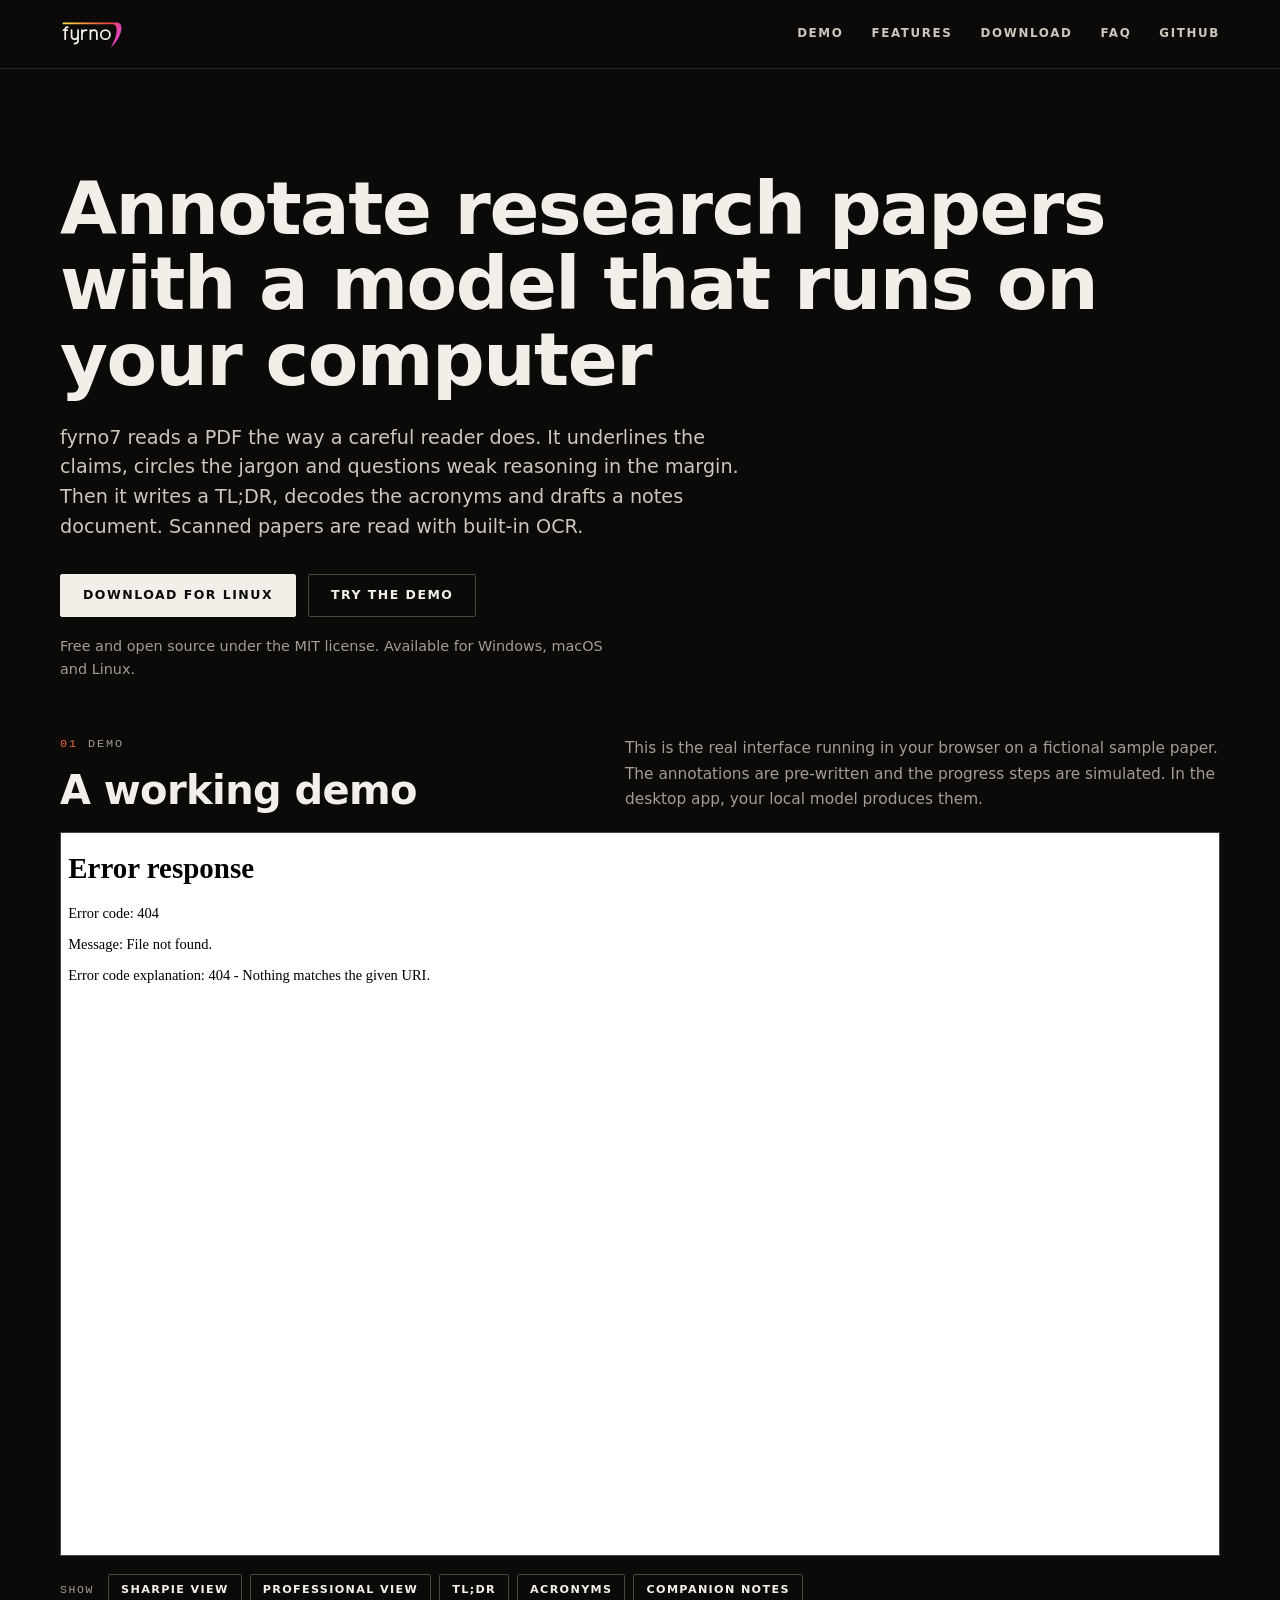
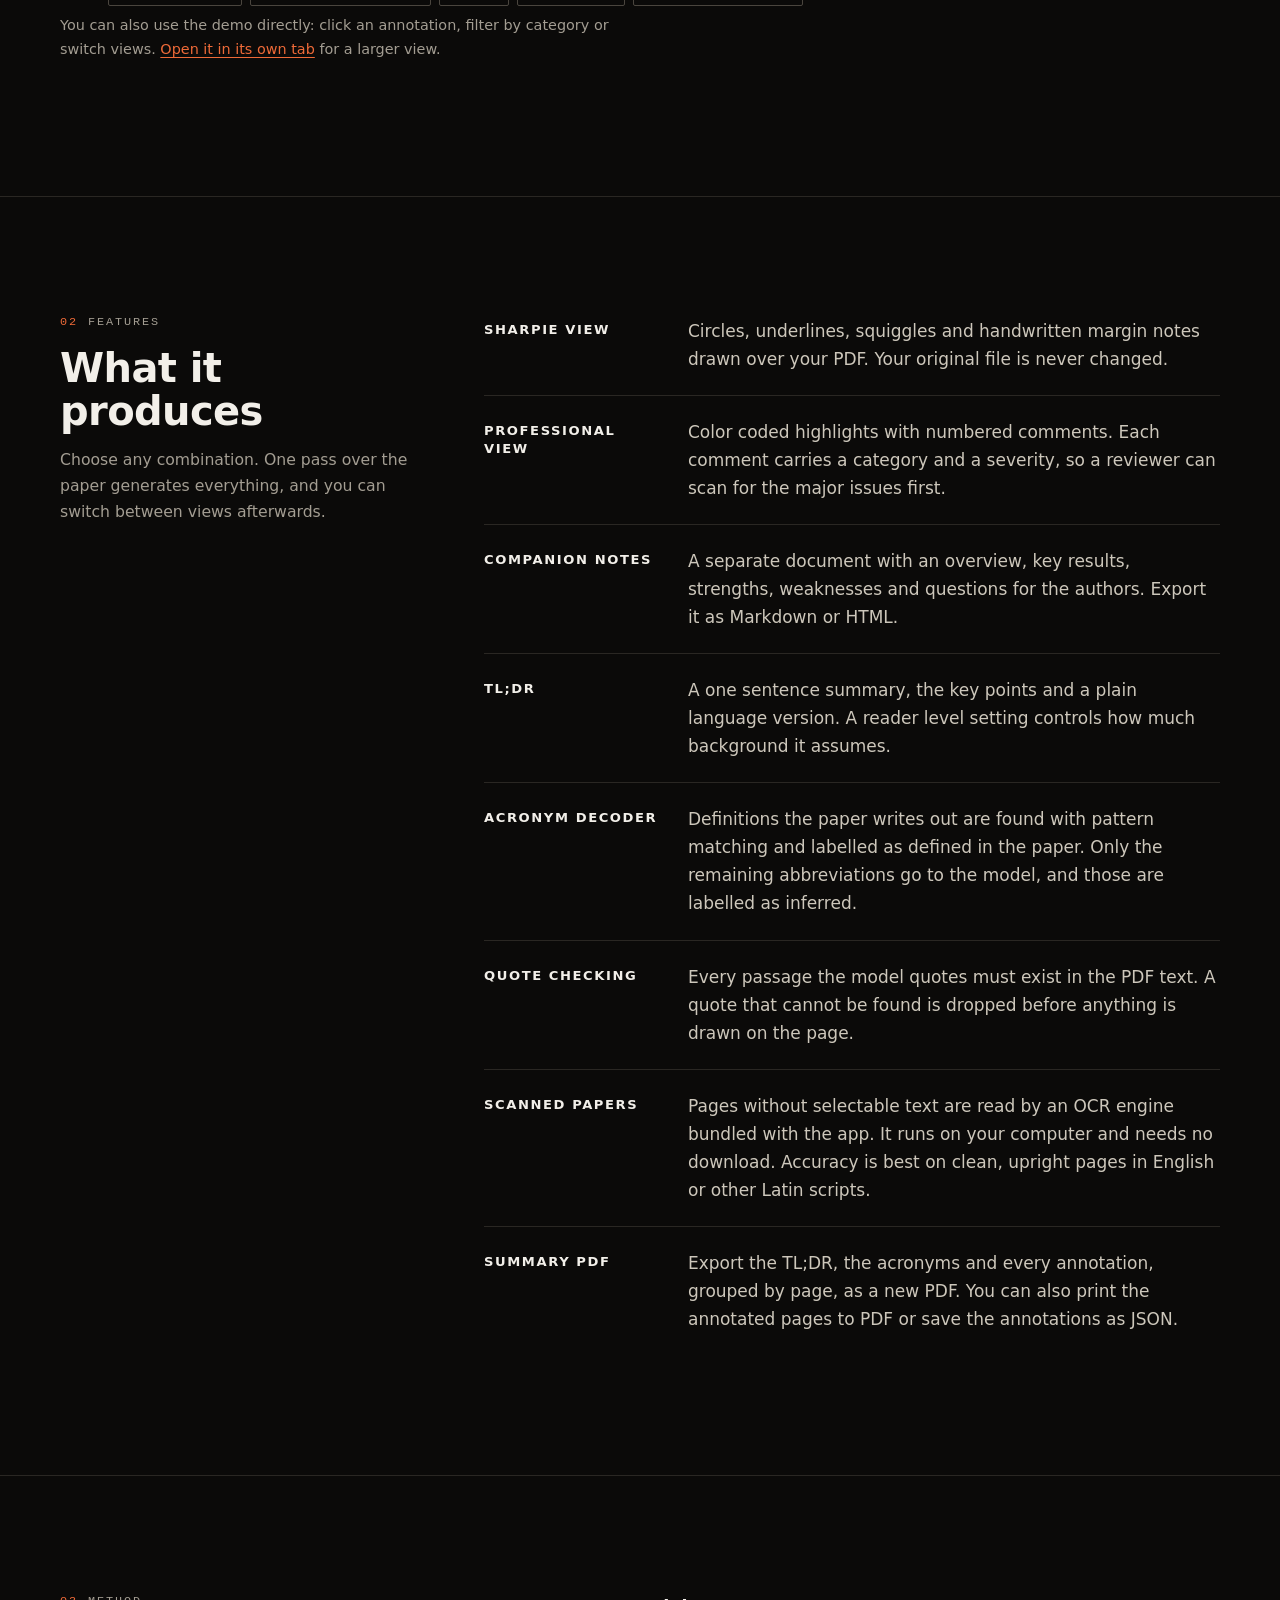
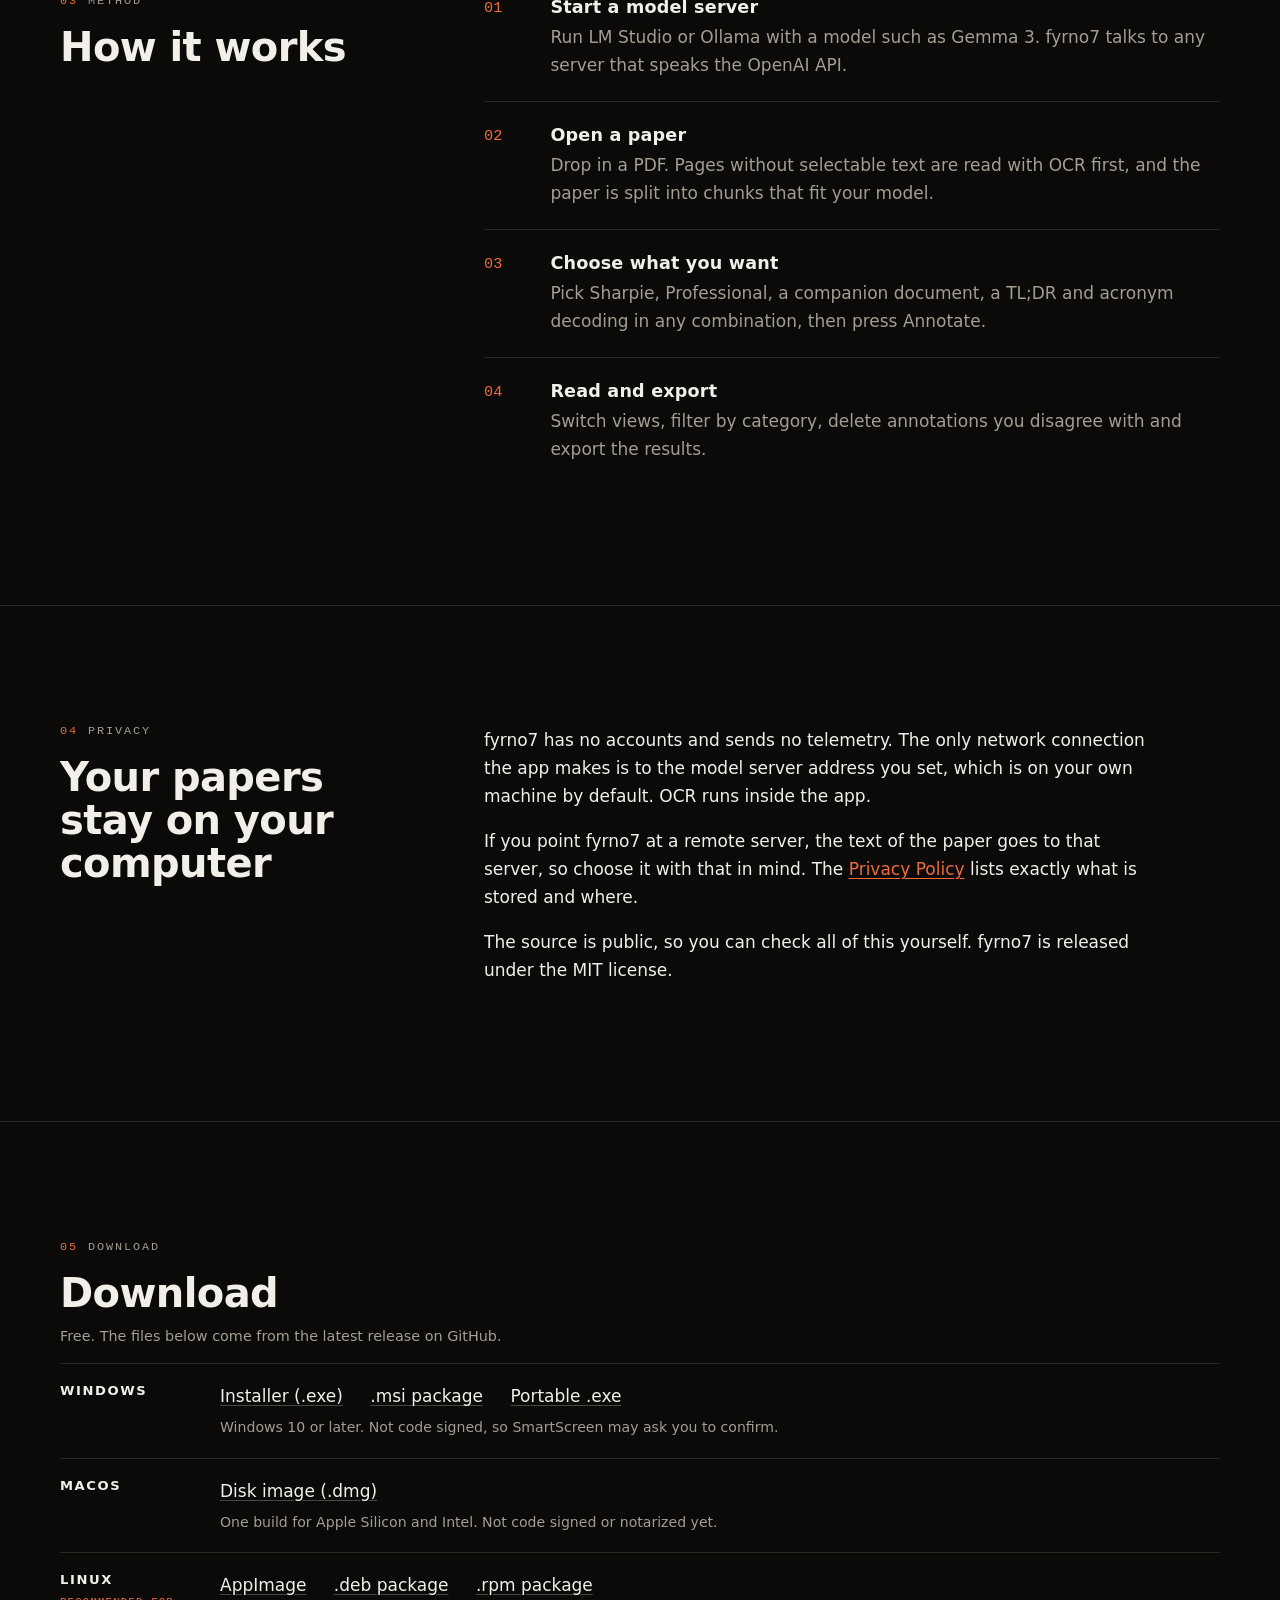
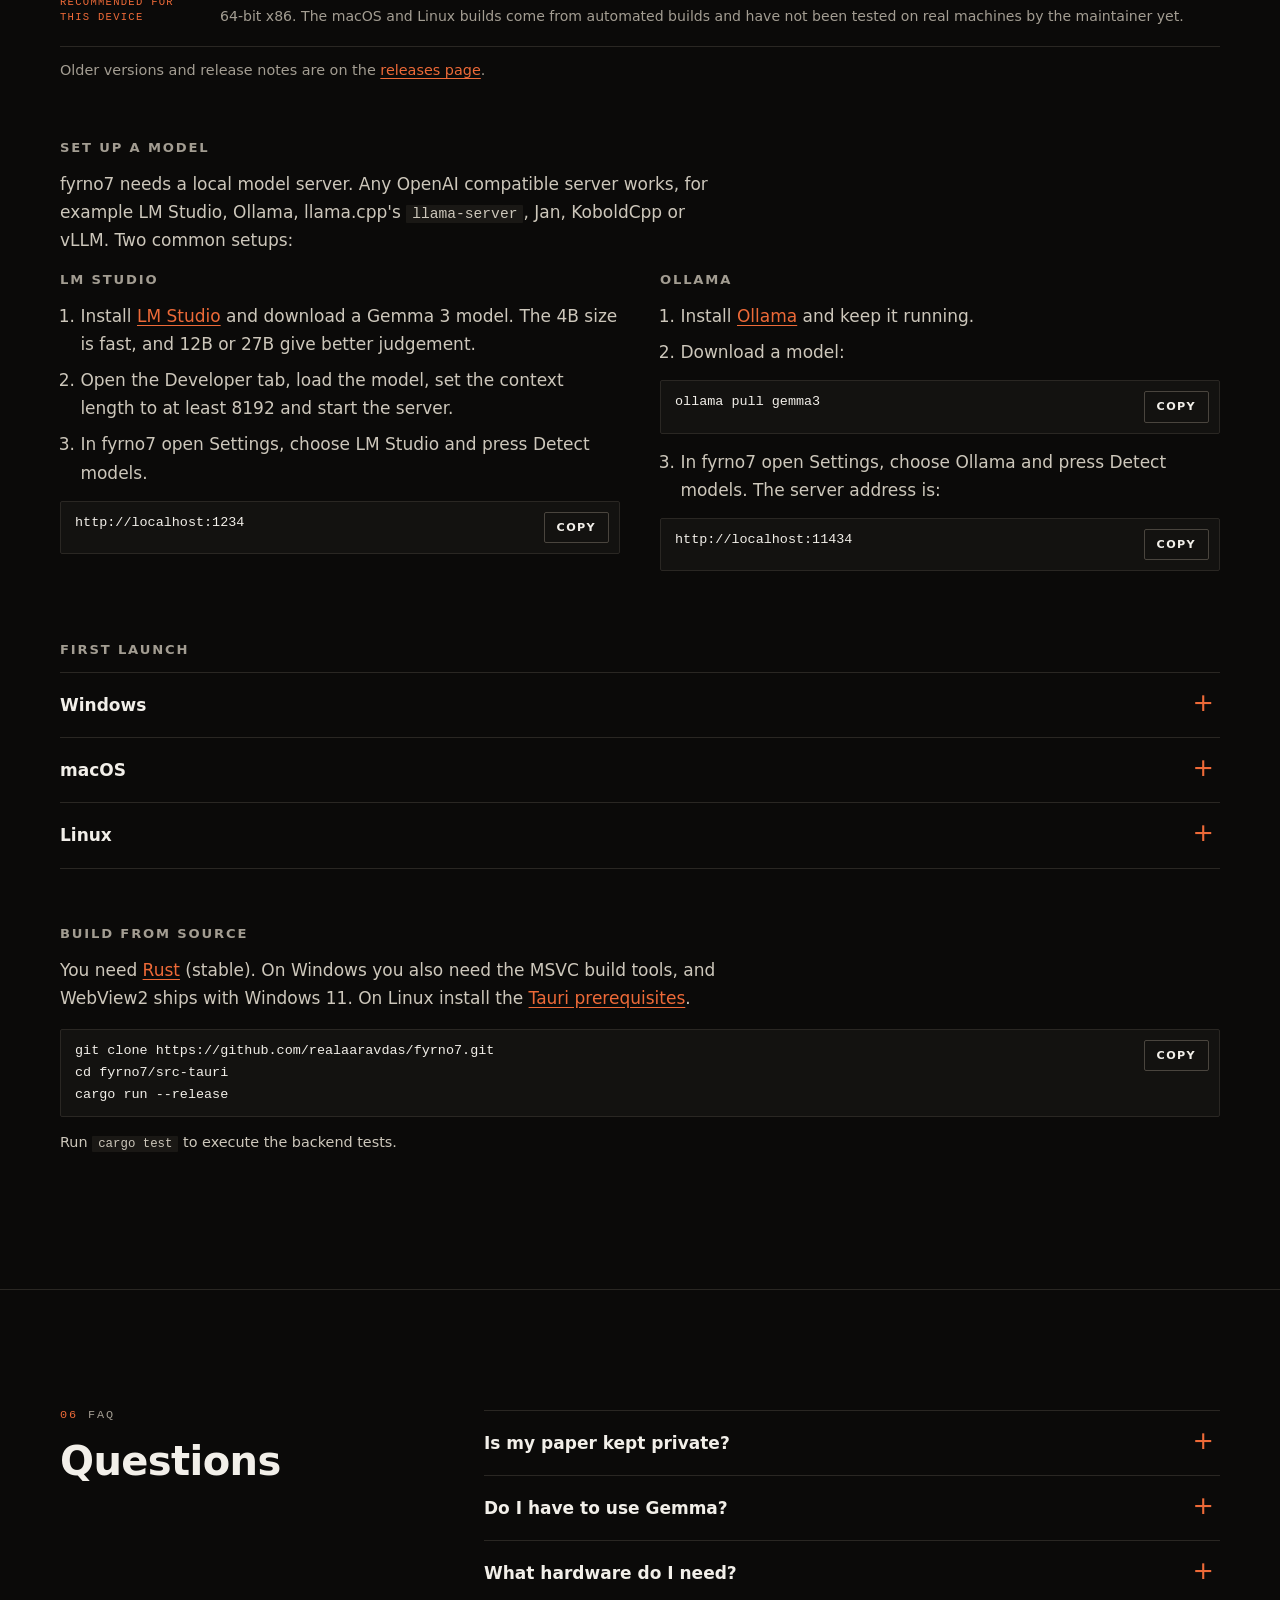
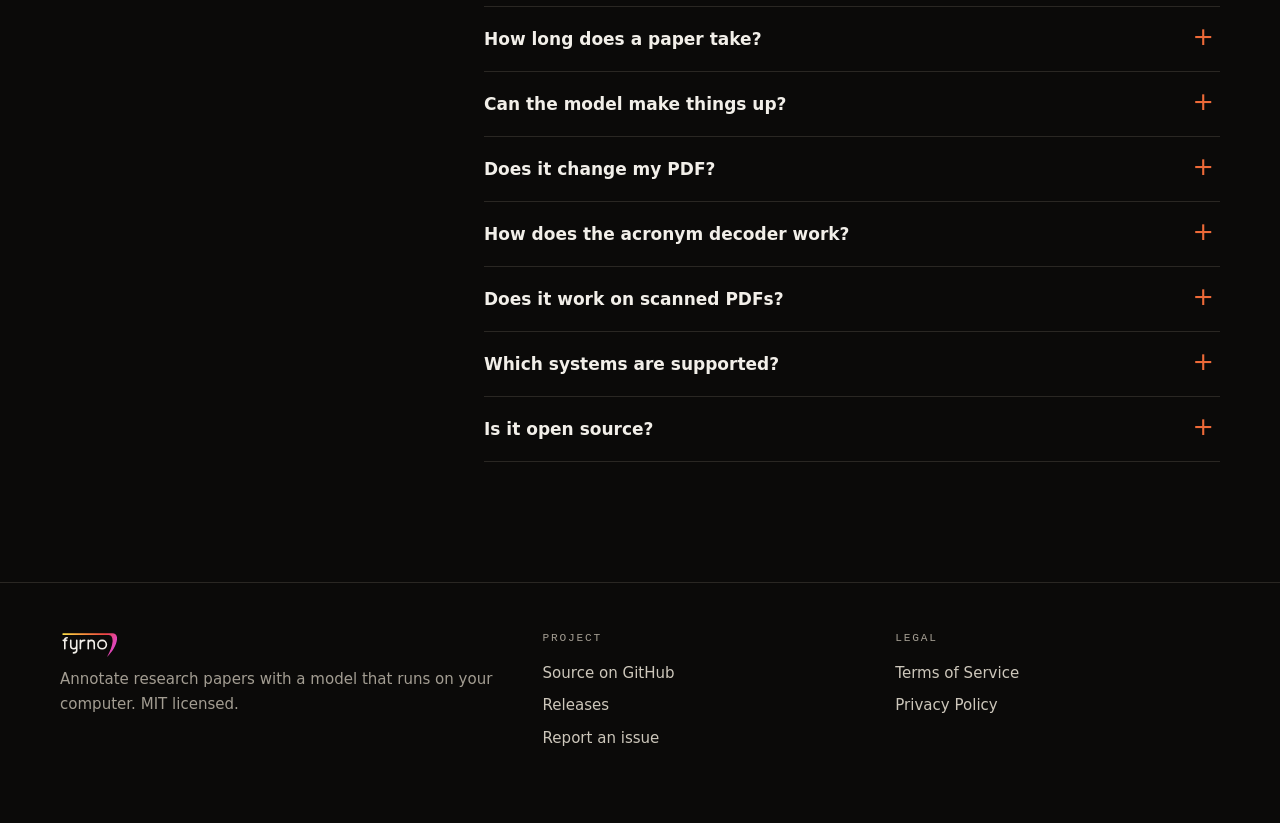
==== commit 3307a588: "Sleeker dark design for site and app - Warm near-black palette, DIN-style display type, tracked smal" ====
--- a/site/index.html
+++ b/site/index.html
@@ -5,7 +5,7 @@
   <meta name="viewport" content="width=device-width, initial-scale=1" />
   <title>fyrno7: annotate research papers with a local model</title>
   <meta name="description" content="fyrno7 is a free, open source desktop app that reads research papers with a model running on your computer and annotates them like a human reader. Windows, macOS and Linux." />
-  <meta name="theme-color" content="#f4efe6" />
+  <meta name="theme-color" content="#0b0a09" />
   <link rel="icon" href="favicon.svg" type="image/svg+xml" />
   <link rel="stylesheet" href="style.css" />
 </head>
@@ -56,11 +56,11 @@
   <section class="demo" id="demo" aria-labelledby="demo-h">
     <div class="wrap">
       <div class="demo-head">
-        <h2 id="demo-h">A working demo</h2>
+        <div><span class="idx"><b>01</b>Demo</span><h2 id="demo-h">A working demo</h2></div>
         <p>This is the real interface running in your browser on a fictional sample paper. The annotations are pre-written and the progress steps are simulated. In the desktop app, your local model produces them.</p>
       </div>
       <div class="demo-frame" id="demoBox">
-        <iframe id="demoFrame" src="demo/?demo=1&amp;autorun=1" title="fyrno7 interface demo with a sample paper" width="1280" height="800"></iframe>
+        <iframe id="demoFrame" src="demo/?demo=1&amp;autorun=1&amp;tour=1" title="fyrno7 interface demo with a sample paper" width="1280" height="800"></iframe>
       </div>
       <div class="demo-controls" role="group" aria-label="Change what the demo shows">
         <span class="label">Show</span>
@@ -70,7 +70,7 @@
         <button class="btn small" type="button" data-demo="tab:acr">Acronyms</button>
         <button class="btn small" type="button" data-demo="tab:doc">Companion notes</button>
       </div>
-      <p class="demo-note">You can also use the demo directly: click an annotation, filter by category or switch views. <a href="demo/?demo=1&amp;autorun=1" target="_blank" rel="noopener">Open it in its own tab</a> for a larger view.</p>
+      <p class="demo-note">You can also use the demo directly: click an annotation, filter by category or switch views. <a href="demo/?demo=1&amp;autorun=1&amp;tour=1" target="_blank" rel="noopener">Open it in its own tab</a> for a larger view.</p>
       <p class="demo-note demo-small">On a phone the demo is shown at reduced size. It is laid out for a desktop screen.</p>
       <noscript><p class="demo-note">The demo needs JavaScript. The desktop app does not.</p></noscript>
     </div>
@@ -79,6 +79,7 @@
   <section class="section" id="features" aria-labelledby="features-h">
     <div class="wrap split">
       <header>
+        <span class="idx"><b>02</b>Features</span>
         <h2 id="features-h">What it produces</h2>
         <p>Choose any combination. One pass over the paper generates everything, and you can switch between views afterwards.</p>
       </header>
@@ -97,7 +98,7 @@
 
   <section class="section" aria-labelledby="how-h">
     <div class="wrap split">
-      <header><h2 id="how-h">How it works</h2></header>
+      <header><span class="idx"><b>03</b>Method</span><h2 id="how-h">How it works</h2></header>
       <ol class="steps">
         <li><div><h3>Start a model server</h3><p>Run LM Studio or Ollama with a model such as Gemma 3. fyrno7 talks to any server that speaks the OpenAI API.</p></div></li>
         <li><div><h3>Open a paper</h3><p>Drop in a PDF. Pages without selectable text are read with OCR first, and the paper is split into chunks that fit your model.</p></div></li>
@@ -109,7 +110,7 @@
 
   <section class="section" aria-labelledby="local-h">
     <div class="wrap split">
-      <header><h2 id="local-h">Your papers stay on your computer</h2></header>
+      <header><span class="idx"><b>04</b>Privacy</span><h2 id="local-h">Your papers stay on your computer</h2></header>
       <div>
         <p>fyrno7 has no accounts and sends no telemetry. The only network connection the app makes is to the model server address you set, which is on your own machine by default. OCR runs inside the app.</p>
         <p>If you point fyrno7 at a remote server, the text of the paper goes to that server, so choose it with that in mind. The <a href="privacy.html">Privacy Policy</a> lists exactly what is stored and where.</p>
@@ -120,6 +121,7 @@
 
   <section class="section" id="download" aria-labelledby="download-h">
     <div class="wrap">
+      <span class="idx"><b>05</b>Download</span>
       <h2 id="download-h">Download</h2>
       <p class="fine" style="margin-top:10px">Free. The files below come from the latest release on GitHub.</p>
       <table class="dl-table">
@@ -207,7 +209,7 @@
 
   <section class="section" id="faq" aria-labelledby="faq-h">
     <div class="wrap split">
-      <header><h2 id="faq-h">Questions</h2></header>
+      <header><span class="idx"><b>06</b>FAQ</span><h2 id="faq-h">Questions</h2></header>
       <div class="disclose" data-exclusive>
         <details><summary>Is my paper kept private?</summary><div><p>fyrno7 only talks to the model server you configure, which normally runs on your own computer. There are no accounts, no analytics and no cloud calls. If you point it at a remote server, the text goes there.</p></div></details>
         <details><summary>Do I have to use Gemma?</summary><div><p>No. Gemma 3 is a good default, and any chat model behind an OpenAI compatible endpoint works. Larger models usually give sharper annotations.</p></div></details>
--- a/site/style.css
+++ b/site/style.css
@@ -1,152 +1,163 @@
 /* fyrno7 website. Design tokens first; everything below uses them. */
 :root {
-  /* colour: warm paper neutral, ink text, one ember accent */
-  --bg: #f4efe6;
-  --surface: #faf7f1;
-  --sunk: #ebe5d8;
-  --ink: #1f1c18;
-  --muted: #5f574c;
-  --line: #d9d0bf;
-  --accent: #a63d18;
-  --accent-hover: #8a3112;
-  --accent-ink: #fbf8f3;
-  --accent-weak: #f0ddd2;
+  /* colour: warm near-black, one ember accent */
+  --bg: #0b0a09;
+  --surface: #131210;
+  --sunk: #1a1815;
+  --ink: #f2efe9;
+  --ink-2: #cdc7bb;
+  --muted: #a39d92;
+  --line: #2a2723;
+  --line-strong: #4a453e;
+  --accent: #ee6a38;
+  --accent-hover: #ff8456;
+  --accent-ink: #0b0a09;
+  --accent-weak: #231510;
 
-  /* type */
-  --serif: Charter, "Bitstream Charter", "Sitka Text", Cambria, Georgia, serif;
-  --sans: "Segoe UI", system-ui, -apple-system, "Helvetica Neue", Arial, sans-serif;
+  /* type: DIN-style display where the system has one, system sans for text, mono for technical detail */
+  --display: Bahnschrift, "DIN Alternate", "DIN 1451 Std", "Avenir Next", "Segoe UI Variable Display", "Segoe UI", system-ui, sans-serif;
+  --sans: "Segoe UI Variable Text", "Segoe UI", system-ui, -apple-system, "Helvetica Neue", Arial, sans-serif;
   --mono: ui-monospace, "Cascadia Code", "SF Mono", Consolas, Menlo, monospace;
 
   /* shape and space */
-  --radius: 3px;
+  --radius: 2px;
   --gap: 24px;
-  --section: clamp(56px, 9vw, 104px);
+  --section: clamp(64px, 10vw, 120px);
   --measure: 62ch;
+  color-scheme: dark;
 }
 
 * { box-sizing: border-box; }
-html { scroll-behavior: smooth; scroll-padding-top: 16px; }
-body { margin: 0; background: var(--bg); color: var(--ink); font: 17px/1.6 var(--sans); -webkit-font-smoothing: antialiased; }
+html { scroll-behavior: smooth; scroll-padding-top: 16px; background: var(--bg); }
+body { margin: 0; background: var(--bg); color: var(--ink); font: 17px/1.65 var(--sans); -webkit-font-smoothing: antialiased; }
 img, svg { max-width: 100%; }
 a { color: var(--accent); text-underline-offset: 3px; }
 a:hover { color: var(--accent-hover); }
-:focus-visible { outline: 2px solid var(--ink); outline-offset: 2px; border-radius: 2px; }
+:focus-visible { outline: 2px solid var(--ink); outline-offset: 3px; }
+::selection { background: var(--accent); color: var(--accent-ink); }
 .skip { position: absolute; left: 12px; top: -60px; background: var(--ink); color: var(--bg); padding: 10px 14px; z-index: 10; border-radius: var(--radius); }
 .skip:focus { top: 12px; }
-.wrap { width: min(1120px, 100% - 48px); margin-inline: auto; }
-code { font-family: var(--mono); font-size: .88em; background: var(--sunk); padding: 1px 6px; border-radius: 2px; }
+.wrap { width: min(1160px, 100% - 48px); margin-inline: auto; }
+code { font-family: var(--mono); font-size: .86em; background: var(--sunk); padding: 1px 6px; border-radius: 1px; }
 
-h1, h2, h3 { font-family: var(--serif); font-weight: 700; letter-spacing: -.01em; margin: 0; }
-h1 { font-size: clamp(2.1rem, 4.6vw, 3.2rem); line-height: 1.1; max-width: 24ch; }
-h2 { font-size: clamp(1.6rem, 3.2vw, 2.15rem); line-height: 1.15; }
-h3 { font-size: 1.15rem; line-height: 1.3; }
+h1, h2, h3 { font-family: var(--display); font-weight: 600; margin: 0; }
+h1 { font-size: clamp(2.4rem, 6.2vw, 4.6rem); line-height: 1.02; letter-spacing: -.02em; max-width: 24ch; }
+h2 { font-size: clamp(1.7rem, 3.6vw, 2.5rem); line-height: 1.08; letter-spacing: -.015em; }
+h3 { font-size: 1.1rem; line-height: 1.3; letter-spacing: .01em; }
 p { margin: 0 0 1em; max-width: var(--measure); }
 .fine { font-size: .9rem; color: var(--muted); }
 
+/* section index label */
+.idx { display: block; font: 500 .74rem/1 var(--mono); letter-spacing: .16em; text-transform: uppercase; color: var(--muted); margin-bottom: 18px; }
+.idx b { color: var(--accent); font-weight: 500; margin-right: 10px; }
+
 /* buttons */
-.btn { display: inline-block; padding: 11px 18px; border: 1px solid var(--ink); border-radius: var(--radius); background: transparent; color: var(--ink); font: 600 .98rem/1.2 var(--sans); text-decoration: none; cursor: pointer; }
-.btn:hover { background: var(--sunk); color: var(--ink); }
-.btn.primary { background: var(--accent); border-color: var(--accent); color: var(--accent-ink); }
-.btn.primary:hover { background: var(--accent-hover); border-color: var(--accent-hover); color: var(--accent-ink); }
-.btn.small { padding: 7px 12px; font-size: .88rem; }
-.btn[aria-pressed="true"] { background: var(--ink); color: var(--bg); }
+.btn { display: inline-block; padding: 13px 22px; border: 1px solid var(--line-strong); border-radius: var(--radius); background: transparent; color: var(--ink); font: 600 .78rem/1.2 var(--display); letter-spacing: .12em; text-transform: uppercase; text-decoration: none; cursor: pointer; }
+.btn:hover { border-color: var(--ink); background: var(--sunk); color: var(--ink); }
+.btn.primary { background: var(--ink); border-color: var(--ink); color: var(--bg); }
+.btn.primary:hover { background: var(--accent); border-color: var(--accent); color: var(--accent-ink); }
+.btn.small { padding: 8px 12px; font-size: .7rem; }
+.btn[aria-pressed="true"] { background: var(--ink); border-color: var(--ink); color: var(--bg); }
 
 /* header */
 .site-header { border-bottom: 1px solid var(--line); }
 .header-in { display: flex; align-items: center; gap: 28px; min-height: 68px; }
-.brand { display: block; height: 30px; color: var(--ink); }
-.brand svg { height: 100%; width: auto; display: block; }
-.nav { display: flex; gap: 22px; margin-left: auto; align-items: center; }
-.nav a { color: var(--ink); text-decoration: none; font-size: .96rem; padding: 6px 0; }
-.nav a:hover { color: var(--accent); text-decoration: underline; }
+.brand { display: block; height: 28px; color: var(--ink); }
+.brand svg, .brand img { height: 100%; width: auto; display: block; }
+.nav { display: flex; gap: 28px; margin-left: auto; align-items: center; }
+.nav a { color: var(--ink-2); text-decoration: none; font: 600 .74rem/1 var(--display); letter-spacing: .14em; text-transform: uppercase; padding: 8px 0; }
+.nav a:hover { color: var(--accent); }
 .menu-btn { display: none; margin-left: auto; }
 
 /* hero */
-.hero { padding-block: clamp(32px, 5vw, 64px) 32px; }
-.hero h1 { margin-bottom: 22px; }
-.lede { font-size: 1.2rem; line-height: 1.55; max-width: 44rem; margin-bottom: 28px; }
-.actions { display: flex; gap: 12px; flex-wrap: wrap; margin-bottom: 14px; }
+.hero { padding-block: clamp(48px, 8vw, 104px) 40px; }
+.hero h1 { margin-bottom: 26px; }
+.lede { font-size: 1.2rem; line-height: 1.55; color: var(--ink-2); max-width: 44rem; margin-bottom: 32px; }
+.actions { display: flex; gap: 12px; flex-wrap: wrap; margin-bottom: 18px; }
 
 /* demo */
 .demo { padding-bottom: var(--section); }
-.demo-head { display: grid; grid-template-columns: minmax(0, 1fr) minmax(0, 1.1fr); gap: 8px var(--gap); align-items: end; margin-bottom: 18px; }
+.demo-head { display: grid; grid-template-columns: minmax(0, 1fr) minmax(0, 1.1fr); gap: 8px var(--gap); align-items: end; margin-bottom: 20px; }
 .demo-head p { margin: 0; color: var(--muted); font-size: .96rem; }
-.demo-frame { position: relative; border: 1px solid var(--ink); background: var(--surface); overflow: hidden; }
+.demo-frame { position: relative; border: 1px solid var(--line-strong); background: var(--surface); overflow: hidden; }
 .demo-frame iframe { display: block; width: 1280px; height: 800px; border: 0; transform-origin: top left; background: var(--surface); }
-.demo-controls { display: flex; flex-wrap: wrap; gap: 8px; align-items: center; margin: 16px 0 6px; }
-.demo-controls .label { font-size: .9rem; color: var(--muted); margin-right: 4px; }
+.demo-controls { display: flex; flex-wrap: wrap; gap: 8px; align-items: center; margin: 18px 0 8px; }
+.demo-controls .label { font: 500 .72rem/1 var(--mono); letter-spacing: .14em; text-transform: uppercase; color: var(--muted); margin-right: 6px; }
 .demo-note { font-size: .9rem; color: var(--muted); }
 .demo-small { display: none; }
 
 /* sections */
 .section { padding-block: var(--section); border-top: 1px solid var(--line); }
-.split { display: grid; grid-template-columns: minmax(0, 1fr) minmax(0, 2fr); gap: 16px 56px; align-items: start; }
-.split > header p { color: var(--muted); font-size: .98rem; margin-top: 12px; }
+.split { display: grid; grid-template-columns: minmax(0, 1fr) minmax(0, 2fr); gap: 20px 56px; align-items: start; }
+.split > header p { color: var(--muted); font-size: .98rem; margin-top: 14px; }
 
 /* definition list used for features */
 .defs { margin: 0; }
-.defs > div { display: grid; grid-template-columns: minmax(0, 11rem) minmax(0, 1fr); gap: 4px 28px; padding: 20px 0; border-top: 1px solid var(--line); }
+.defs > div { display: grid; grid-template-columns: minmax(0, 11rem) minmax(0, 1fr); gap: 4px 28px; padding: 22px 0; border-top: 1px solid var(--line); }
 .defs > div:first-child { border-top: 0; padding-top: 0; }
-.defs dt { font-family: var(--serif); font-weight: 700; font-size: 1.08rem; }
-.defs dd { margin: 0; max-width: var(--measure); }
+.defs dt { font: 600 .82rem/1.4 var(--display); letter-spacing: .12em; text-transform: uppercase; padding-top: 4px; }
+.defs dd { margin: 0; max-width: var(--measure); color: var(--ink-2); }
 
 /* ordered steps */
 .steps { list-style: none; counter-reset: step; margin: 0; padding: 0; }
-.steps li { counter-increment: step; display: grid; grid-template-columns: 3.2rem minmax(0, 1fr); gap: 0 12px; padding: 18px 0; border-top: 1px solid var(--line); }
+.steps li { counter-increment: step; display: grid; grid-template-columns: 3.4rem minmax(0, 1fr); gap: 0 12px; padding: 22px 0; border-top: 1px solid var(--line); }
 .steps li:first-child { border-top: 0; padding-top: 0; }
-.steps li::before { content: counter(step); font-family: var(--serif); font-size: 2rem; line-height: 1; font-weight: 700; color: var(--accent); }
+.steps li::before { content: "0" counter(step); font: 500 .95rem/1.7 var(--mono); color: var(--accent); }
 .steps h3 { margin-bottom: 4px; }
 .steps p { margin: 0; color: var(--muted); }
 
 /* download */
 .dl-table { width: 100%; border-collapse: collapse; margin: 0 0 12px; }
-.dl-table th, .dl-table td { text-align: left; padding: 14px 16px 14px 0; border-top: 1px solid var(--line); vertical-align: top; }
+.dl-table th, .dl-table td { text-align: left; padding: 18px 16px 18px 0; border-top: 1px solid var(--line); vertical-align: top; }
 .dl-table tr:last-child th, .dl-table tr:last-child td { border-bottom: 1px solid var(--line); }
-.dl-table th { width: 9rem; font-family: var(--serif); font-size: 1.05rem; }
-.dl-table td a { margin-right: 18px; white-space: nowrap; display: inline-block; }
-.dl-table .rec { display: block; font: 600 .78rem/1.3 var(--sans); letter-spacing: .04em; text-transform: uppercase; color: var(--accent); margin-top: 2px; }
-.dl-table .meta { display: block; font-size: .88rem; color: var(--muted); margin-top: 4px; }
-.cols { display: grid; grid-template-columns: repeat(2, minmax(0, 1fr)); gap: 32px; }
-.cols h3 { margin-bottom: 10px; }
-.cols ol, .plain-list { padding-left: 1.2em; margin: 0 0 14px; max-width: var(--measure); }
+.dl-table th { width: 10rem; font: 600 .82rem/1.4 var(--display); letter-spacing: .12em; text-transform: uppercase; }
+.dl-table td a { margin-right: 22px; white-space: nowrap; display: inline-block; }
+.dl-table .rec { display: block; font: 500 .66rem/1.4 var(--mono); letter-spacing: .12em; color: var(--accent); margin-top: 6px; }
+.dl-table .meta { display: block; font-size: .88rem; color: var(--muted); margin-top: 6px; }
+.cols { display: grid; grid-template-columns: repeat(2, minmax(0, 1fr)); gap: 40px; }
+.cols h3 { margin-bottom: 12px; }
+.cols ol, .plain-list { padding-left: 1.2em; margin: 0 0 14px; max-width: var(--measure); color: var(--ink-2); }
 .cols li, .plain-list li { margin: 0 0 8px; }
-.code { display: flex; gap: 12px; align-items: flex-start; background: var(--sunk); border: 1px solid var(--line); border-radius: var(--radius); padding: 10px 10px 10px 14px; margin: 0 0 14px; max-width: 100%; }
-.code code { background: none; padding: 0; flex: 1; min-width: 0; white-space: pre-wrap; overflow-wrap: anywhere; font-size: .86rem; }
+.code { display: flex; gap: 12px; align-items: flex-start; background: var(--surface); border: 1px solid var(--line); border-radius: var(--radius); padding: 10px 10px 10px 14px; margin: 0 0 14px; max-width: 100%; }
+.code code { background: none; padding: 0; flex: 1; min-width: 0; white-space: pre-wrap; overflow-wrap: anywhere; font-size: .84rem; color: var(--ink); }
 .copy-btn { flex: none; }
-.sub { margin-top: 40px; }
-.sub h3 { margin-bottom: 12px; }
+.sub { margin-top: 56px; }
+.sub h3 { margin-bottom: 14px; font-size: .82rem; letter-spacing: .14em; text-transform: uppercase; color: var(--muted); }
+.sub p { color: var(--ink-2); }
 
 /* details lists (first launch, faq) */
 .disclose { border-top: 1px solid var(--line); }
 .disclose details { border-bottom: 1px solid var(--line); }
-.disclose summary { cursor: pointer; list-style: none; padding: 16px 40px 16px 0; font-weight: 600; position: relative; }
+.disclose summary { cursor: pointer; list-style: none; padding: 18px 40px 18px 0; font-weight: 600; position: relative; }
 .disclose summary::-webkit-details-marker { display: none; }
-.disclose summary::after { content: "+"; position: absolute; right: 6px; top: 12px; font: 400 1.5rem/1.3 var(--sans); color: var(--accent); }
+.disclose summary:hover { color: var(--accent); }
+.disclose summary::after { content: "+"; position: absolute; right: 6px; top: 13px; font: 300 1.6rem/1.3 var(--sans); color: var(--accent); }
 .disclose details[open] summary::after { content: "\2212"; }
-.disclose details > div { padding: 0 0 16px; max-width: var(--measure); color: var(--ink); }
+.disclose details > div { padding: 0 0 18px; max-width: var(--measure); color: var(--ink-2); }
 .disclose details > div p:last-child { margin-bottom: 0; }
 
 /* footer */
-.site-footer { border-top: 1px solid var(--line); padding-block: 40px 56px; font-size: .94rem; }
+.site-footer { border-top: 1px solid var(--line); padding-block: 48px 64px; font-size: .94rem; }
 .footer-in { display: grid; grid-template-columns: minmax(0, 1.4fr) repeat(2, minmax(0, 1fr)); gap: 28px; }
-.site-footer .brand { height: 26px; margin-bottom: 10px; }
+.site-footer .brand { height: 24px; margin-bottom: 14px; }
 .site-footer p { color: var(--muted); margin: 0; }
-.site-footer h2 { font: 700 .8rem/1.4 var(--sans); letter-spacing: .06em; text-transform: uppercase; color: var(--muted); margin-bottom: 10px; }
+.site-footer h2 { font: 500 .7rem/1.4 var(--mono); letter-spacing: .16em; text-transform: uppercase; color: var(--muted); margin-bottom: 14px; }
 .site-footer ul { list-style: none; margin: 0; padding: 0; }
-.site-footer li { margin-bottom: 6px; }
-.site-footer a { color: var(--ink); }
+.site-footer li { margin-bottom: 8px; }
+.site-footer a { color: var(--ink-2); text-decoration: none; }
 .site-footer a:hover { color: var(--accent); }
 
 /* legal pages */
-.legal { padding-block: 48px var(--section); }
+.legal { padding-block: 56px var(--section); }
 .legal .wrap { width: min(760px, 100% - 48px); }
-.legal h1 { font-size: clamp(1.9rem, 4vw, 2.6rem); max-width: none; margin-bottom: 8px; }
-.legal h2 { font-size: 1.3rem; margin: 36px 0 10px; }
-.legal p, .legal li { max-width: none; }
+.legal h1 { font-size: clamp(2rem, 4.4vw, 3rem); max-width: none; margin-bottom: 8px; }
+.legal h2 { font-size: 1.2rem; margin: 40px 0 12px; }
+.legal h3 { margin: 22px 0 8px; font-size: .78rem; letter-spacing: .14em; text-transform: uppercase; color: var(--muted); }
+.legal p, .legal li { max-width: none; color: var(--ink-2); }
 .legal ul { padding-left: 1.2em; }
-.draft { background: var(--accent-weak); border: 1px solid var(--accent); border-radius: var(--radius); padding: 14px 16px; margin: 18px 0 28px; font-size: .95rem; }
-.draft strong { color: var(--accent-hover); }
-.todo { background: var(--accent-weak); padding: 0 4px; border-radius: 2px; }
+.draft { background: var(--accent-weak); border: 1px solid var(--accent); border-radius: var(--radius); padding: 14px 16px; margin: 20px 0 30px; font-size: .95rem; color: var(--ink); }
+.draft strong { color: var(--accent); }
+.todo { background: var(--accent-weak); border: 1px solid var(--line-strong); padding: 0 5px; border-radius: 1px; color: var(--ink); }
 
 @media (max-width: 860px) {
   .split { grid-template-columns: 1fr; }
@@ -159,18 +170,20 @@
   .menu-btn { display: inline-block; }
   .nav { display: none; position: absolute; left: 0; right: 0; top: 68px; flex-direction: column; align-items: stretch; gap: 0; background: var(--bg); border-bottom: 1px solid var(--line); padding: 6px 24px 14px; z-index: 5; }
   .nav.open { display: flex; }
-  .nav a { padding: 12px 0; border-top: 1px solid var(--line); } .nav a:first-child { border-top: 0; }
+  .nav a { padding: 14px 0; border-top: 1px solid var(--line); } .nav a:first-child { border-top: 0; }
   .site-header { position: relative; }
   .defs > div { grid-template-columns: 1fr; }
   .dl-table th, .dl-table td { display: block; width: auto; padding: 4px 0; border: 0; }
-  .dl-table tr { display: block; padding: 14px 0; border-top: 1px solid var(--line); } .dl-table tr:last-child { border-bottom: 1px solid var(--line); }
+  .dl-table tr { display: block; padding: 16px 0; border-top: 1px solid var(--line); } .dl-table tr:last-child { border-bottom: 1px solid var(--line); }
   .dl-table tr:last-child th, .dl-table tr:last-child td { border: 0; }
   .demo-small { display: block; }
 }
-@media (prefers-reduced-motion: reduce) { html { scroll-behavior: auto; } }
 @media (max-width: 760px) {
   .nav.static { display: flex; position: static; flex-direction: row; flex-wrap: wrap; gap: 4px 16px; border: 0; padding: 0; margin-left: auto; justify-content: flex-end; }
-  .nav.static a { border: 0; padding: 4px 0; font-size: .9rem; }
+  .nav.static a { border: 0; padding: 4px 0; font-size: .68rem; }
   .header-in:has(.nav.static) { flex-wrap: wrap; padding-block: 12px; }
 }
 [hidden] { display: none !important; }
+@media (prefers-reduced-motion: reduce) { html { scroll-behavior: auto; } }
+.dl-table td a { color: var(--ink); text-decoration-color: var(--line-strong); }
+.dl-table td a:hover { color: var(--accent); text-decoration-color: var(--accent); }
